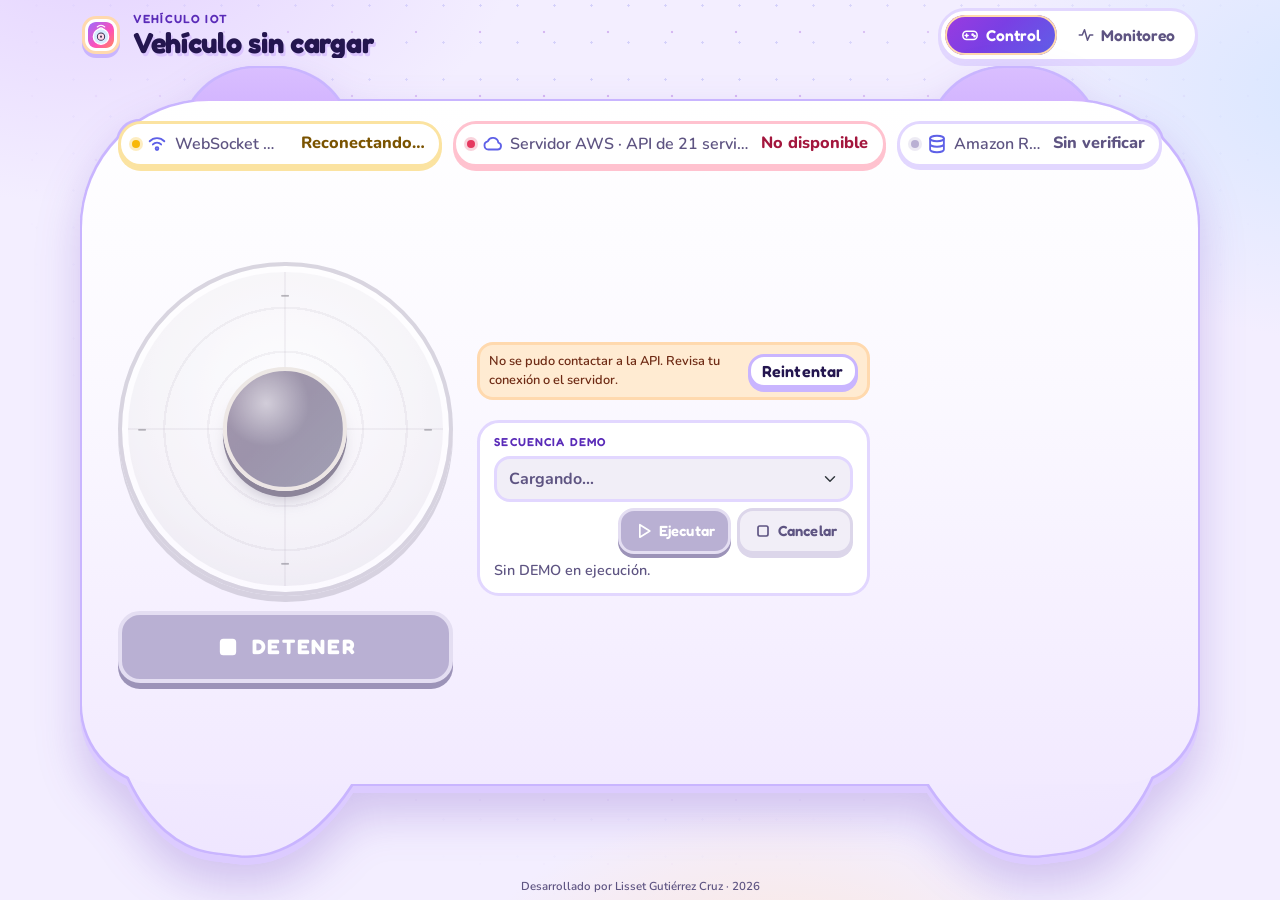
==== index.html @ 87a01e24 "Agrega MONITOREO (4.2), mueve el sitio a la raíz con assets/ y quita la pantalla de la clave" ====
<!DOCTYPE html>
<html lang="es">
<head>
<meta charset="utf-8">
<meta name="viewport" content="width=device-width, initial-scale=1, viewport-fit=cover">
<meta name="theme-color" content="#F3EEFF">
<meta name="description" content="Aplicación web de control para un vehículo IoT: joystick, comandos y DEMO.">
<title>Control de vehículo IoT</title>
<link rel="icon" href="assets/img/favicon.svg" type="image/svg+xml">
<link rel="icon" href="assets/img/favicon-32.png" type="image/png" sizes="32x32">
<link rel="apple-touch-icon" href="assets/img/apple-touch-icon.png">
<link rel="preconnect" href="https://fonts.googleapis.com">
<link rel="preconnect" href="https://fonts.gstatic.com" crossorigin>
<link href="https://fonts.googleapis.com/css2?family=Fredoka:wght@500;600;700&family=Nunito:wght@500;600;700;800&display=swap" rel="stylesheet">
<link href="https://cdn.jsdelivr.net/npm/bootstrap@5.3.3/dist/css/bootstrap.min.css" rel="stylesheet" integrity="sha384-QWTKZyjpPEjISv5WaRU9OFeRpok6YctnYmDr5pNlyT2bRjXh0JMhjY6hW+ALEwIH" crossorigin="anonymous">
<link href="assets/css/estilos.css?v=2026-11-13b" rel="stylesheet">
<script type="module" src="assets/js/main.js"></script>
</head>
<body>
<a class="visually-hidden-focusable salto" href="#contenido">Saltar al contenido</a>

<svg width="0" height="0" class="position-absolute" aria-hidden="true">
  <symbol id="i-check" viewBox="0 0 24 24"><circle cx="12" cy="12" r="9"/><path d="M8 12.5l2.7 2.7L16 10"/></symbol>
  <symbol id="i-alerta" viewBox="0 0 24 24"><path d="M12 3l10 18H2z"/><path d="M12 10v5M12 18v.01"/></symbol>
  <symbol id="i-info" viewBox="0 0 24 24"><circle cx="12" cy="12" r="9"/><path d="M12 11v6M12 7.5v.01"/></symbol>
  <symbol id="i-reloj" viewBox="0 0 24 24"><circle cx="12" cy="12" r="9"/><path d="M12 7v5l3 2"/></symbol>
  <symbol id="i-circulo" viewBox="0 0 24 24"><circle cx="12" cy="12" r="9"/></symbol>
  <symbol id="i-rayo" viewBox="0 0 24 24"><path d="M13 3L5 14h6l-1 7 8-11h-6z"/></symbol>
  <symbol id="i-giro-der" viewBox="0 0 24 24"><path d="M20 12a8 8 0 1 1-2.5-5.8L20 8.5M20 4v4.5h-4.5"/></symbol>
  <symbol id="i-giro-izq" viewBox="0 0 24 24"><path d="M4 12a8 8 0 1 0 2.5-5.8L4 8.5M4 4v4.5h4.5"/></symbol>
  <symbol id="i-giro-360" viewBox="0 0 24 24"><path d="M21 12a9 9 0 1 1-2.6-6.4L21 8M21 3v5h-5"/><circle cx="12" cy="12" r="2"/></symbol>
  <symbol id="i-flecha" viewBox="0 0 24 24"><path d="M12 19V5M5.5 11.5L12 5l6.5 6.5"/></symbol>
  <symbol id="i-excavar" viewBox="0 0 24 24"><path d="M3 4h6l4 6"/><path d="M11 10l-2 5h9l2-5z"/><path d="M13 19h4"/></symbol>
  <symbol id="i-descargar" viewBox="0 0 24 24"><path d="M12 14V4M7.5 8.5L12 4l4.5 4.5"/><path d="M4 13v6h16v-6"/></symbol>
  <symbol id="i-luz" viewBox="0 0 24 24"><path d="M9 18h6M10 21h4M12 3a6 6 0 0 0-3.5 10.9V16h7v-2.1A6 6 0 0 0 12 3z"/></symbol>
  <symbol id="i-musica" viewBox="0 0 24 24"><path d="M9 18V5l11-2v13"/><circle cx="6.5" cy="18" r="2.5"/><circle cx="17.5" cy="16" r="2.5"/></symbol>
  <symbol id="i-demo" viewBox="0 0 24 24"><circle cx="12" cy="12" r="9"/><path d="M10 8.5v7l6-3.5z"/></symbol>
  <symbol id="i-encender" viewBox="0 0 24 24"><path d="M12 3v8M6.3 7.3a8 8 0 1 0 11.4 0"/></symbol>
  <symbol id="i-mando" viewBox="0 0 24 24"><rect x="2.5" y="7" width="19" height="11" rx="5"/><path d="M7.5 10.5v4M5.5 12.5h4"/><circle cx="15.5" cy="11.5" r=".8"/><circle cx="18" cy="13.5" r=".8"/></symbol>
  <symbol id="i-parar" viewBox="0 0 24 24"><rect x="6" y="6" width="12" height="12" rx="2"/></symbol>
  <symbol id="i-jugar" viewBox="0 0 24 24"><path d="M7 4.5v15l12-7.5z"/></symbol>
  <symbol id="i-llave" viewBox="0 0 24 24"><circle cx="8" cy="15" r="4"/><path d="M10.8 12.2L20 3M17 6l3 3M14.5 8.5l2 2"/></symbol>
  <symbol id="i-ws" viewBox="0 0 24 24"><path d="M4 9a11 11 0 0 1 16 0M7.5 12.5a6 6 0 0 1 9 0"/><circle cx="12" cy="17" r="1.5"/></symbol>
  <symbol id="i-nube" viewBox="0 0 24 24"><path d="M7 18a4.5 4.5 0 0 1-.7-8.9 6 6 0 0 1 11.5 1.4A3.8 3.8 0 0 1 17 18z"/></symbol>
  <symbol id="i-bd" viewBox="0 0 24 24"><ellipse cx="12" cy="6" rx="7.5" ry="3"/><path d="M4.5 6v12c0 1.7 3.4 3 7.5 3s7.5-1.3 7.5-3V6M4.5 12c0 1.7 3.4 3 7.5 3s7.5-1.3 7.5-3"/></symbol>
  <symbol id="i-actividad" viewBox="0 0 24 24"><path d="M3 12h4l3-7 4 14 3-7h4"/></symbol>
  <symbol id="i-lista" viewBox="0 0 24 24"><path d="M9 6h11M9 12h11M9 18h11"/><circle cx="4.5" cy="6" r="1"/><circle cx="4.5" cy="12" r="1"/><circle cx="4.5" cy="18" r="1"/></symbol>
  <symbol id="i-recargar" viewBox="0 0 24 24"><path d="M20 11a8 8 0 1 0-2.3 5.7M20 4v7h-7"/></symbol>
</svg>

<header class="encabezado container-xl">
  <img src="assets/img/favicon.svg" width="44" height="44" alt="" class="encabezado-logo">
  <div class="encabezado-texto">
    <p class="encabezado-sub">Vehículo IoT</p>
    <h1 id="vehNombre">Cargando vehículo…</h1>
    <p id="vehDetalle" class="texto-suave mb-0"></p>
  </div>
  <nav class="navegacion" aria-label="Secciones de la aplicación">
    <a class="nav-enlace" href="#control" data-vista="control"><svg class="ico" aria-hidden="true"><use href="#i-mando"/></svg><span>Control</span></a>
    <a class="nav-enlace" href="#monitoreo" data-vista="monitoreo"><svg class="ico" aria-hidden="true"><use href="#i-actividad"/></svg><span>Monitoreo</span></a>
  </nav>
</header>

<main class="container-xl" id="contenido">
  <!-- ===== Vista CONTROL (práctica 4.1) ===== -->
  <section class="remoto vista" id="zonaControl" data-vista="control" aria-labelledby="tituloMando" tabindex="-1">
    <h2 id="tituloMando" class="visually-hidden">Control remoto del vehículo</h2>
    <div class="remoto-cuerpo" id="mando">

      <section class="remoto-estados" aria-labelledby="tituloConexion">
        <h3 id="tituloConexion" class="visually-hidden">Estado de conexión</h3>
        <ul class="estados list-unstyled">
          <li><div class="indicador" data-indicador="ws" data-tono="neutro">
            <svg class="ico ind-tipo" aria-hidden="true"><use href="#i-ws"/></svg>
            <span class="ind-nombre">WebSocket WSS</span>
            <span class="ind-estado"><span class="ind-icono"></span><span class="ind-texto" role="status">Desconectado</span></span>
          </div></li>
          <li><div class="indicador" data-indicador="api" data-tono="neutro">
            <svg class="ico ind-tipo" aria-hidden="true"><use href="#i-nube"/></svg>
            <span class="ind-nombre">Servidor AWS · API de 21 servicios</span>
            <span class="ind-estado"><span class="ind-icono"></span><span class="ind-texto" role="status">Comprobando…</span></span>
          </div></li>
          <li><div class="indicador" data-indicador="rds" data-tono="neutro">
            <svg class="ico ind-tipo" aria-hidden="true"><use href="#i-bd"/></svg>
            <span class="ind-nombre">Amazon RDS</span>
            <span class="ind-estado"><span class="ind-icono"></span><span class="ind-texto" role="status">Sin verificar</span></span>
          </div></li>
        </ul>
        <p class="nota nota-conexion mb-0">Estos estados no confirman que el vehículo físico esté conectado.</p>
      </section>

      <div class="remoto-izq zona-joystick">
        <div class="joystick" id="joystick" role="group" aria-label="Joystick del vehículo. Usa las flechas del teclado y suelta para detener." aria-disabled="true" data-direccion="neutral">
          <span class="dir dir-adelante" id="dir-adelante" data-vacio="true">—</span>
          <span class="dir dir-atras" id="dir-atras" data-vacio="true">—</span>
          <span class="dir dir-izquierda" id="dir-izquierda" data-vacio="true">—</span>
          <span class="dir dir-derecha" id="dir-derecha" data-vacio="true">—</span>
          <span class="joystick-centro" aria-hidden="true"></span>
          <span class="perilla" id="perilla" aria-hidden="true"></span>
        </div>
        <p class="nota text-center mb-0" id="joystickNota"></p>
        <button type="button" class="boton-detener" id="detener" disabled>
          <svg class="ico" aria-hidden="true"><use href="#i-parar"/></svg>DETENER
        </button>
      </div>

      <div class="remoto-centro">
        <div class="alert alerta-carga" id="alertaCarga" role="alert" hidden>
          <span id="alertaCargaTexto"></span>
          <button type="button" class="btn boton-secundario" id="reintentarCarga">Reintentar</button>
        </div>

        <div class="funciones" id="mandoFunciones" role="group" aria-label="Funciones" hidden></div>


        <section class="remoto-demo" aria-labelledby="tituloDemo">
          <h3 id="tituloDemo">Secuencia DEMO</h3>
          <label class="visually-hidden" for="demoSelector">Elige una DEMO del vehículo</label>
          <div class="demo-fila">
            <select class="form-select" id="demoSelector" disabled><option value="">Cargando…</option></select>
            <div class="demo-botones">
              <button type="button" class="btn boton-principal" id="demoIniciar" disabled>
                <svg class="ico" aria-hidden="true"><use href="#i-jugar"/></svg><span class="btn-texto">Ejecutar</span>
              </button>
              <button type="button" class="btn boton-secundario" id="demoCancelar" disabled>
                <svg class="ico" aria-hidden="true"><use href="#i-parar"/></svg><span class="btn-texto">Cancelar</span>
              </button>
            </div>
          </div>
          <p class="texto-suave mt-1 mb-0" id="demoEstado" role="status"></p>
          <div class="progress demo-barra mt-1" id="demoBarra" role="progressbar" aria-label="Avance de la DEMO" aria-valuemin="0" aria-valuemax="100" aria-valuenow="0" hidden><div class="progress-bar"></div></div>
        </section>
      </div>

      <div class="remoto-der grupos" id="mandoGrupos"></div>
    </div>
  </section>

  <!-- ===== Vista MONITOREO (práctica 4.2) ===== -->
  <section class="monitoreo vista" id="vistaMonitoreo" data-vista="monitoreo" aria-labelledby="tituloMonitoreo" tabindex="-1" hidden>
    <h2 id="tituloMonitoreo" class="visually-hidden">Monitoreo en tiempo real</h2>

    <section class="mon-tarjeta mon-estados" aria-labelledby="tituloConexionMon">
      <h3 id="tituloConexionMon" class="visually-hidden">Estado de conexión</h3>
      <ul class="estados list-unstyled">
          <li><div class="indicador" data-indicador="ws" data-tono="neutro">
            <svg class="ico ind-tipo" aria-hidden="true"><use href="#i-ws"/></svg>
            <span class="ind-nombre">WebSocket WSS</span>
            <span class="ind-estado"><span class="ind-icono"></span><span class="ind-texto">Desconectado</span></span>
          </div></li>
          <li><div class="indicador" data-indicador="api" data-tono="neutro">
            <svg class="ico ind-tipo" aria-hidden="true"><use href="#i-nube"/></svg>
            <span class="ind-nombre">Servidor AWS · API de 21 servicios</span>
            <span class="ind-estado"><span class="ind-icono"></span><span class="ind-texto">Comprobando…</span></span>
          </div></li>
          <li><div class="indicador" data-indicador="rds" data-tono="neutro">
            <svg class="ico ind-tipo" aria-hidden="true"><use href="#i-bd"/></svg>
            <span class="ind-nombre">Amazon RDS</span>
            <span class="ind-estado"><span class="ind-icono"></span><span class="ind-texto">Sin verificar</span></span>
          </div></li>
      </ul>
      <p class="nota mb-0">«En línea» es la sesión WSS de este navegador: no confirma que el vehículo físico esté conectado.</p>
    </section>

    <section class="mon-tarjeta mon-ultimo" id="ultimo" aria-labelledby="tituloUltimo" data-fase="cargando">
      <header class="mon-cabecera">
        <h3 id="tituloUltimo" class="mon-titulo"><svg class="ico" aria-hidden="true"><use href="#i-actividad"/></svg>Último movimiento reportado</h3>
        <span class="chip" id="ultimoFuente">Cargando…</span>
      </header>
      <div class="ultimo-cuerpo">
        <div class="ultimo-icono" id="ultimoIcono" aria-hidden="true"></div>
        <div class="ultimo-principal">
          <p class="ultimo-nombre" id="ultimoNombre" aria-live="polite">Cargando…</p>
          <p class="ultimo-demo" id="ultimoDemo" hidden></p>
        </div>
      </div>
      <dl class="ultimo-datos">
        <div><dt>Vehículo</dt><dd id="ultimoVehiculo">—</dd></div>
        <div><dt>Fecha</dt><dd id="ultimoFecha">—</dd></div>
        <div><dt>Hora</dt><dd id="ultimoHora">—</dd></div>
        <div><dt>Código</dt><dd id="ultimoCodigo">—</dd></div>
      </dl>
      <p class="nota mb-0" id="ultimoNota">Último movimiento reportado por la API o por WebSocket. No confirma que el vehículo lo haya ejecutado físicamente.</p>
    </section>

    <section class="mon-tarjeta mon-historial" aria-labelledby="tituloHistorial">
      <header class="mon-cabecera">
        <h3 id="tituloHistorial" class="mon-titulo"><svg class="ico" aria-hidden="true"><use href="#i-lista"/></svg>Últimos 10 movimientos</h3>
        <button type="button" class="btn boton-secundario btn-recargar" id="historialRecargar">
          <svg class="ico" aria-hidden="true"><use href="#i-recargar"/></svg><span>Actualizar</span>
        </button>
      </header>
      <p class="mon-estado-tabla" id="historialEstado" role="status">Cargando movimientos…</p>
      <div class="tabla-caja">
        <table class="tabla-mov">
          <caption class="visually-hidden">Últimos diez movimientos individuales guardados en Amazon RDS, del más reciente al más antiguo</caption>
          <thead>
            <tr><th scope="col" class="col-num">#</th><th scope="col">Movimiento</th><th scope="col">Fecha</th><th scope="col">Hora</th><th scope="col" class="col-origen">Origen</th></tr>
          </thead>
          <tbody id="historialCuerpo"></tbody>
        </table>
      </div>
      <p class="nota mb-0">Solo movimientos individuales persistidos en RDS y leídos con la API. Los pasos de una DEMO no se guardan en el historial.</p>
    </section>
  </section>
</main>

<footer class="pie container-xl"><p class="mb-0" id="creditos"></p></footer>
<div id="avisos" class="avisos" aria-live="polite"></div>
<noscript><p class="alert alerta-carga m-3">Esta aplicación necesita JavaScript para funcionar.</p></noscript>
</body>
</html>
---- assets/css/estilos.css ----
/* Identidad visual: control de carrito RC en claro. Inspirada en el estilo Bonx (botones morados
   con aro crema, piezas planas de borde grueso y sombras duras) sobre fondos lavanda claros.
   Tipografía redondeada tipo juguete: Fredoka (títulos y botones) + Nunito (texto). Mobile First. */
:root {
  /* Superficies claras */
  --fondo: #F3EEFF; --fondo-2: #E9E1FF; --blanco: #FFFFFF; --panel: #FBF9FF;
  --linea: #E2D7FF; --linea-fuerte: #C9B5FF;
  /* Tinta */
  --tinta: #24164F; --suave: #5E5482;
  /* Acentos Bonx */
  --morado: #8B2FD0; --indigo: #5E60E7; --violeta: #B154F0; --crema: #FFD9AE; --crema-2: #FFEBD2;
  --cian: #2EC5E8; --naranja: #FF8A3D; --amarillo: #F8B808;
  --grad: linear-gradient(135deg, #9B3BE0 0%, #7A3FE4 45%, #5E60E7 100%);
  --grad-suave: linear-gradient(180deg, #FFFFFF 0%, #F1EAFF 100%);
  /* Estados */
  --ok: #10B981; --ok-texto: #05694A; --espera-texto: #7A5300; --mal-texto: #A3163D;
  --rojo: #E5385F; --rojo-oscuro: #A81E43; --morado-texto: #5A2BB8;
  /* Forma */
  --rad: 26px; --rad-s: 16px;
  --duro: 0 5px 0 var(--linea-fuerte);
  --brillo: 0 0 0 4px rgba(139, 47, 208, .18);
  --bs-body-font-family: Nunito, system-ui, sans-serif;
  --titulo: Fredoka, Nunito, system-ui, sans-serif;
  --bs-body-color: var(--tinta);
}

html { -webkit-text-size-adjust: 100%; }
body {
  min-height: 100vh; min-height: 100dvh;
  display: flex; flex-direction: column;
  font: 600 1rem/1.45 Nunito, system-ui, sans-serif;
  color: var(--tinta);
  touch-action: manipulation;
  overscroll-behavior-y: none;
  padding-left: env(safe-area-inset-left); padding-right: env(safe-area-inset-right);
  background:
    radial-gradient(42rem 28rem at 8% -8%, #E4D2FF, transparent 62%),
    radial-gradient(38rem 26rem at 105% 10%, #D8E6FF, transparent 60%),
    radial-gradient(34rem 24rem at 60% 115%, #FFE6D2, transparent 60%),
    var(--fondo);
  background-attachment: fixed;
}
/* Polvo de estrellas sutil, como el cielo de Bonx pero en claro. */
body::before {
  content: ""; position: fixed; inset: 0; pointer-events: none; z-index: -1;
  background-image:
    radial-gradient(circle, rgba(139, 47, 208, .28) 1.2px, transparent 1.6px),
    radial-gradient(circle, rgba(94, 96, 231, .2) 1px, transparent 1.4px);
  background-size: 64px 64px, 37px 37px;
  background-position: 0 0, 18px 24px;
  -webkit-mask-image: radial-gradient(ellipse at 50% 0%, #000 15%, transparent 72%);
  mask-image: radial-gradient(ellipse at 50% 0%, #000 15%, transparent 72%);
}
main { flex: 1 0 auto; }
h1, h2, h3 { font-family: var(--titulo); }
h2 { font-size: 1.05rem; font-weight: 600; margin-bottom: .75rem; }
:focus-visible { outline: 3px solid var(--morado); outline-offset: 2px; }
[hidden] { display: none !important; }

.ico { width: 20px; height: 20px; flex: none; fill: none; stroke: currentColor; stroke-width: 2; stroke-linecap: round; stroke-linejoin: round; }
.texto-suave { color: var(--suave); font-size: .92rem; }
.nota { color: var(--suave); font-size: .8rem; }
.salto { position: absolute; z-index: 60; background: var(--blanco); padding: .5rem 1rem; border-radius: 0 0 var(--rad-s) 0; }

/* Etiqueta pequeña en mayúsculas, la voz "HUD" de toda la interfaz. */
.encabezado-sub, .grupo-titulo, .remoto-demo h3 {
  font: 600 .74rem/1.2 var(--titulo); letter-spacing: .1em; text-transform: uppercase; color: var(--morado-texto);
}

/* ---- Encabezado ---- */
.encabezado { display: flex; align-items: center; gap: .8rem; padding-top: max(.9rem, env(safe-area-inset-top)); padding-bottom: .75rem; }
.encabezado-logo {
  flex: none; border-radius: 14px; background: var(--blanco); padding: 3px;
  border: 3px solid var(--crema); box-shadow: 0 4px 0 var(--linea-fuerte);
}
.encabezado-texto { min-width: 0; }
.encabezado-sub { margin: 0; }
.encabezado h1 {
  margin: .1rem 0 0; font: 700 clamp(1.4rem, 6.4vw, 2.1rem)/1.05 var(--titulo);
  letter-spacing: -.01em; color: var(--tinta); text-shadow: 2px 3px 0 #DCC6FF;
  overflow-wrap: anywhere;
}

/* ---- Indicadores ---- */
.indicador {
  display: flex; align-items: center; gap: .55rem; padding: .5rem .8rem .5rem .7rem;
  border-radius: var(--rad-s); background: var(--blanco);
  border: 3px solid var(--linea); box-shadow: 0 4px 0 var(--linea);
  position: relative;
}
.ind-tipo { width: 18px; height: 18px; color: var(--indigo); }
.ind-nombre { font-size: .86rem; line-height: 1.2; color: var(--tinta); font-weight: 700; flex: 1; min-width: 0; }
.ind-estado { display: flex; align-items: center; gap: .25rem; font-size: .84rem; font-weight: 800; line-height: 1.1; white-space: nowrap; flex: none; }
.indicador[data-tono="espera"]::after { animation: latido 1.2s ease-in-out infinite; }
@keyframes latido { 50% { transform: scale(1.35); opacity: .55; } }
.ind-estado .ico { width: 14px; height: 14px; }
/* LED de estado */
.indicador::after {
  content: ""; order: -1; flex: none; width: 9px; height: 9px; border-radius: 50%;
  background: #B9B0D3; box-shadow: 0 0 0 3px rgba(185, 176, 211, .25);
}
.indicador[data-tono="bien"] { border-color: #B6EED8; box-shadow: 0 4px 0 #B6EED8; }
.indicador[data-tono="bien"]::after { background: var(--ok); box-shadow: 0 0 0 3px rgba(16, 185, 129, .22), 0 0 10px var(--ok); }
.indicador[data-tono="bien"] .ind-estado { color: var(--ok-texto); }
.indicador[data-tono="espera"] { border-color: #FBE3A1; box-shadow: 0 4px 0 #FBE3A1; }
.indicador[data-tono="espera"]::after { background: var(--amarillo); box-shadow: 0 0 0 3px rgba(248, 184, 8, .25); }
.indicador[data-tono="espera"] .ind-estado { color: var(--espera-texto); }
.indicador[data-tono="mal"] { border-color: #FFC2CF; box-shadow: 0 4px 0 #FFC2CF; }
.indicador[data-tono="mal"]::after { background: var(--rojo); box-shadow: 0 0 0 3px rgba(229, 56, 95, .22); }
.indicador[data-tono="mal"] .ind-estado { color: var(--mal-texto); }
.indicador[data-tono="neutro"] .ind-estado { color: var(--suave); }

.alerta-carga { background: var(--crema-2); border: 3px solid var(--crema); color: #6E2A14; border-radius: var(--rad-s); }

/* ---- Joystick: base con anillos tipo radar y perilla morada con aro crema ---- */
.zona-joystick { display: flex; flex-direction: column; align-items: center; width: 100%; max-width: 320px; }
.joystick {
  --tam: clamp(196px, 60vw, 260px);
  position: relative; width: var(--tam); height: var(--tam); border-radius: 50%; flex: none;
  touch-action: none; user-select: none; -webkit-user-select: none; cursor: grab;
  background:
    radial-gradient(circle, transparent 0 33%, rgba(139, 47, 208, .1) 33% 34%, transparent 34% 52%, rgba(139, 47, 208, .1) 52% 53%, transparent 53%),
    linear-gradient(transparent calc(50% - 1px), rgba(139, 47, 208, .1) calc(50% - 1px) calc(50% + 1px), transparent calc(50% + 1px)),
    linear-gradient(90deg, transparent calc(50% - 1px), rgba(139, 47, 208, .1) calc(50% - 1px) calc(50% + 1px), transparent calc(50% + 1px)),
    radial-gradient(circle at 50% 40%, #FFFFFF 0%, #F4EEFF 60%, #E6DAFF 100%);
  border: 4px solid var(--linea-fuerte);
  box-shadow: 0 6px 0 var(--linea-fuerte), inset 0 0 0 6px #fff;
  transition: border-color .18s, box-shadow .18s, filter .2s;
}
.joystick.activo { cursor: grabbing; border-color: var(--violeta); box-shadow: 0 6px 0 #C79BF5, inset 0 0 0 6px #fff, 0 0 0 6px rgba(177, 84, 240, .16); }
.joystick[aria-disabled="true"] { filter: grayscale(.8); opacity: .6; cursor: not-allowed; }
.joystick-centro { position: absolute; left: 50%; top: 50%; width: 30%; height: 30%; transform: translate(-50%, -50%); border-radius: 50%; border: 2px dashed rgba(90, 43, 184, .35); pointer-events: none; }
.perilla {
  position: absolute; left: 50%; top: 50%; width: 38%; height: 38%; border-radius: 50%; pointer-events: none;
  background: radial-gradient(circle at 34% 28%, rgba(255, 255, 255, .55), transparent 38%), var(--grad);
  border: 4px solid var(--crema);
  box-shadow: 0 6px 0 #5A2BB8, 0 14px 18px -8px rgba(90, 43, 184, .6);
  transition: transform .14s cubic-bezier(.2, .9, .3, 1.2);
}
.joystick.activo .perilla { transition: none; }
.dir {
  position: absolute; font: 600 .66rem var(--titulo); letter-spacing: .04em; color: var(--morado-texto);
  max-width: 34%; text-align: center; line-height: 1.05; overflow: hidden; pointer-events: none; overflow-wrap: anywhere;
  transition: color .12s, transform .12s;
}
.dir[data-vacio="true"] { color: var(--suave); font-weight: 600; opacity: .7; }
.dir-adelante { top: 7%; left: 50%; transform: translateX(-50%); }
.dir-atras { bottom: 7%; left: 50%; transform: translateX(-50%); }
.dir-izquierda { left: 5%; top: 50%; transform: translateY(-50%); }
.dir-derecha { right: 5%; top: 50%; transform: translateY(-50%); }
.joystick[data-direccion="adelante"] .dir-adelante,
.joystick[data-direccion="atras"] .dir-atras,
.joystick[data-direccion="izquierda"] .dir-izquierda,
.joystick[data-direccion="derecha"] .dir-derecha { color: var(--morado); text-shadow: 0 0 10px rgba(177, 84, 240, .5); }

/* ---- DETENER: botón de pánico, rojo con aro crema y sombra dura ---- */
.boton-detener {
  width: 100%; min-height: 64px; display: flex; align-items: center; justify-content: center; gap: .6rem;
  font: 700 1.3rem var(--titulo); letter-spacing: .08em; color: #fff;
  border: 4px solid var(--crema); border-radius: 18px;
  background: linear-gradient(180deg, #FF5A7E, var(--rojo));
  box-shadow: 0 6px 0 var(--rojo-oscuro); transition: transform .08s, box-shadow .08s;
}
.boton-detener:active:not(:disabled) { transform: translateY(5px); box-shadow: 0 1px 0 var(--rojo-oscuro); }
.boton-detener:disabled { background: #B9B0D3; border-color: #E4DEF2; box-shadow: 0 6px 0 #9C93B8; cursor: not-allowed; }
.boton-detener .ico { width: 26px; height: 26px; fill: currentColor; }

/* ---- Mando: grupos y funciones ---- */
h2 .ico { color: var(--morado); margin-right: .4rem; vertical-align: -4px; }
/* Base común: cada tipo define su color y los estados lo reemplazan. */
.m-btn {
  --fondo: var(--blanco); --borde: var(--linea-fuerte); --sombra-b: var(--linea-fuerte); --texto-estado: var(--suave);
  color: var(--tinta); padding: 0; border: 0; background: none; min-width: 0;
  transition: transform .08s;
}
.m-forma {
  display: grid; place-items: center; background: var(--fondo);
  border: 3px solid var(--borde); box-shadow: 0 5px 0 var(--sombra-b);
  transition: box-shadow .08s, background .15s, border-color .15s;
}
.m-btn .ico { width: 24px; height: 24px; color: var(--morado); }
@media (hover: hover) { .m-btn:hover:not(:disabled) .m-forma { border-color: var(--violeta); } }
.m-btn:active:not(:disabled) { transform: translateY(4px); }
.m-btn:active:not(:disabled) .m-forma { box-shadow: 0 1px 0 var(--sombra-b); }
.m-btn:disabled { cursor: not-allowed; --fondo: #F1EEF7; --borde: #DCD6EA; --sombra-b: #DCD6EA; color: var(--suave); }
.m-btn:disabled .ico { color: #A59DC0; }
/* Cada grupo con su color, como las teclas de un control RC: Torreta lila, Brazo cian.
   :where() mantiene la especificidad baja para que los estados y :disabled los reemplacen. */
:where(.grupo[data-grupo="torreta"]) .m-btn { --fondo: #F5EEFF; --borde: #CDAEFF; --sombra-b: #A983EE; }
:where(.grupo[data-grupo="torreta"]) .m-btn .ico { color: #7A3FE4; }
:where(.grupo[data-grupo="brazo"]) .m-btn { --fondo: #E9F8FD; --borde: #9EDDF0; --sombra-b: #5BB8D6; }
:where(.grupo[data-grupo="brazo"]) .m-btn .ico { color: #0C7EA3; }
:where(.grupo[data-grupo="giros"]) .m-btn { --fondo: #FFF1F7; --borde: #FFBFD9; --sombra-b: #EA8DB5; }
:where(.grupo[data-grupo="giros"]) .m-btn .ico { color: #C23B7A; }
.grupo[data-grupo="brazo"] .grupo-titulo { color: #0C6E8F; }
.grupo[data-grupo="giros"] .grupo-titulo { color: #A8326A; }
.m-btn[data-estado="enviando"] { --fondo: #FFF6DA; --borde: var(--amarillo); --sombra-b: #E3A600; --texto-estado: var(--espera-texto); }
.m-btn[data-estado="aceptado"] { --fondo: #F1E6FF; --borde: var(--violeta); --sombra-b: #8B2FD0; --texto-estado: var(--morado-texto); }
.m-btn[data-estado="recibido"] { --fondo: #E3FAF0; --borde: var(--ok); --sombra-b: #0B9468; --texto-estado: var(--ok-texto); }
.m-btn[data-estado="error"] { --fondo: #FFEAEE; --borde: var(--rojo); --sombra-b: var(--rojo-oscuro); --texto-estado: var(--mal-texto); }
.m-estado { position: absolute; width: 1px; height: 1px; overflow: hidden; clip: rect(0 0 0 0); white-space: nowrap; }
.m-btn[data-estado="error"] .m-forma::after { content: "!"; position: absolute; top: -7px; right: -7px; width: 18px; height: 18px; border-radius: 50%; background: var(--rojo); border: 2px solid #fff; color: #fff; font: 700 .7rem/14px var(--titulo); }

.grupos { display: grid; grid-template-columns: repeat(auto-fit, minmax(132px, 1fr)); gap: .7rem 1rem; width: 100%; min-width: 0; }
.grupo-titulo { margin: 0 0 .35rem; }
.grupo-botones { display: grid; grid-template-columns: repeat(2, minmax(0, 1fr)); gap: .5rem; }
.par-btn { display: grid; }
.par-btn .m-forma { position: relative; min-height: 56px; border-radius: 16px; gap: 2px; padding: .35rem .2rem; align-content: center; }
.par-btn .ico { width: 22px; height: 22px; }
.par-btn .m-texto, .fun-btn .m-texto { display: block; font: 600 .8rem/1.1 var(--titulo); letter-spacing: .01em; overflow-wrap: normal; text-align: center; }

.funciones { display: flex; flex-wrap: wrap; justify-content: center; gap: .6rem 1.1rem; padding-top: .9rem; border-top: 3px dotted var(--linea); }
.fun-btn { --fondo: var(--crema-2); --borde: var(--crema); --sombra-b: #F0B77A; display: flex; flex-direction: column; align-items: center; gap: .35rem; min-width: 58px; }
.fun-btn .ico { color: #C2561A; }
.fun-btn .m-forma { position: relative; width: 52px; height: 52px; border-radius: 50%; }

/* ---- DEMO ---- */
.demo-fila { display: grid; gap: .55rem; }
#demoEstado { margin-top: .6rem !important; }
.demo-botones { display: grid; grid-template-columns: 1fr 1fr; gap: .5rem; }

/* Botones de acción: píldora morada con aro crema (firma Bonx) y secundario blanco. */
.btn {
  min-height: 46px; display: inline-flex; align-items: center; justify-content: center; gap: .4rem;
  font: 600 1rem var(--titulo); letter-spacing: .01em; border-radius: var(--rad-s);
  transition: transform .08s, box-shadow .08s, filter .15s;
}
.btn:active:not(:disabled) { transform: translateY(3px); }
.boton-principal { background: var(--grad); color: #fff; border: 3px solid var(--crema); box-shadow: 0 4px 0 #4B2A9E; }
.boton-principal:hover, .boton-principal:focus { color: #fff; filter: brightness(1.08); }
.boton-principal:active:not(:disabled) { box-shadow: 0 1px 0 #4B2A9E; }
.boton-principal:disabled { background: #B9B0D3; border-color: #E4DEF2; box-shadow: 0 4px 0 #9C93B8; color: #fff; opacity: 1; }
.boton-secundario { background: var(--blanco); color: var(--tinta); border: 3px solid var(--linea-fuerte); box-shadow: 0 4px 0 var(--linea-fuerte); }
.boton-secundario:hover { background: #fff; color: var(--morado-texto); border-color: var(--violeta); }
.boton-secundario:active:not(:disabled) { box-shadow: 0 1px 0 var(--linea-fuerte); }
.boton-secundario:disabled { color: var(--suave); background: #F1EEF7; border-color: #DCD6EA; box-shadow: 0 4px 0 #DCD6EA; opacity: 1; }

/* ---- Formularios ---- */
.form-select, .form-control {
  min-height: 46px; font: 700 1rem Nunito, sans-serif; border-radius: var(--rad-s);
  border: 3px solid var(--linea); background-color: var(--blanco); color: var(--tinta);
}
.form-select:focus, .form-control:focus { border-color: var(--violeta); box-shadow: var(--brillo); }
.form-select:disabled { background-color: #F1EEF7; color: var(--suave); }
.form-label { font-weight: 700; font-size: .9rem; }
summary { display: flex; align-items: center; gap: .5rem; min-height: 44px; font: 600 1.02rem var(--titulo); cursor: pointer; list-style-position: inside; }
.demo-barra { height: 10px; border-radius: 99px; background: var(--fondo-2); border: 2px solid var(--linea); }
.demo-barra .progress-bar { background: var(--grad); transition: width .3s; }

/* ---- Pie y avisos ---- */
.pie { padding-top: 1.25rem; padding-bottom: max(1rem, env(safe-area-inset-bottom)); text-align: center; font-size: .8rem; font-weight: 600; color: var(--suave); }
.avisos { position: fixed; z-index: 50; left: 50%; top: calc(.5rem + env(safe-area-inset-top)); transform: translateX(-50%); width: min(420px, calc(100vw - 2rem)); display: grid; gap: .5rem; pointer-events: none; }
.aviso {
  pointer-events: auto; display: flex; gap: .5rem; align-items: flex-start; padding: .7rem .8rem; border-radius: var(--rad-s);
  background: #fff; border: 3px solid var(--linea); border-left-width: 8px; border-left-color: var(--violeta);
  box-shadow: 0 5px 0 var(--linea), 0 18px 30px -16px rgba(36, 22, 79, .45); font-size: .9rem; font-weight: 600;
  animation: entrar .22s cubic-bezier(.2, .9, .3, 1) both;
}
.aviso span { flex: 1; }
.aviso-exito { border-left-color: var(--ok); }
.aviso-exito .ico { color: var(--ok-texto); }
.aviso-error { border-left-color: var(--rojo); }
.aviso-error .ico { color: var(--mal-texto); }
.aviso-cerrar { width: 28px; height: 28px; border: 0; background: none; color: var(--suave); font-size: 1.25rem; line-height: 1; }
@keyframes entrar { from { opacity: 0; transform: translateY(-8px) scale(.98); } to { opacity: 1; transform: none; } }

/* ---- Tableta y escritorio ---- */
@media (min-width: 576px) {
  .dir { font-size: .68rem; }
}
@media (min-width: 768px) {
  .joystick { --tam: clamp(220px, 26vw, 280px); }
}

/* ---- Control remoto: base (teléfono vertical) ----
   Un solo "cuerpo" de control. En vertical las piezas se apilan con `order`;
   en horizontal se acomodan como un mando de carrito (ver más abajo). */
.remoto { position: relative; }
.remoto-cuerpo {
  position: relative; display: flex; flex-direction: column; gap: .95rem;
  padding: 1.1rem .9rem 1.3rem; border-radius: 34px;
  background: var(--grad-suave);
  border: 4px solid var(--linea-fuerte);
  box-shadow: 0 8px 0 var(--linea-fuerte), 0 30px 50px -30px rgba(90, 43, 184, .55);
}
.remoto-centro { display: contents; }
#alertaCarga { order: 0; }
.remoto-estados { order: 1; }
.remoto-izq { order: 3; }
.remoto-der { order: 4; }
.funciones { order: 5; }
.remoto-demo { order: 6; }

.estados { display: grid; gap: .5rem; margin: 0 0 .4rem; }
.nota-conexion { padding-inline: .2rem; }
.zona-joystick { gap: .7rem; align-self: center; }
.alerta-carga { display: flex; flex-wrap: wrap; align-items: center; gap: .5rem; margin: 0; padding: .6rem .75rem; font-size: .9rem; font-weight: 600; }
.alerta-carga span { flex: 1 1 12rem; }

/* Paneles internos tipo "pantalla" del control. */
.remoto-demo { border-radius: 22px; background: var(--blanco); border: 3px solid var(--linea); }
.remoto-demo { padding: .8rem .85rem; }
.remoto-demo h3 { margin: 0 0 .5rem; }
.btn-texto { white-space: nowrap; }

/* ---- Teléfono vertical ---- */
@media (orientation: portrait) and (max-width: 575.98px) {
  .encabezado { padding-bottom: .55rem; }
  .encabezado-logo { width: 42px; height: 42px; }
  .remoto-cuerpo { margin-inline: -.25rem; }
  .joystick { --tam: clamp(196px, 64vw, 270px); }
  .boton-detener { min-height: 58px; }
}

/* ---- Horizontal (teléfono acostado y computadora): mando a pantalla completa ----
   Izquierda: joystick y DETENER. Arriba al centro: estados de AWS, WebSocket y RDS.
   Centro: funciones y DEMO. Derecha: Torreta arriba y Brazo abajo.
   Los tamaños usan unidades del contenedor (cqh/cqw) para crecer con la pantalla. */
@media (orientation: landscape) {
  html[data-vista="control"], html[data-vista="control"] body { height: 100%; overflow: hidden; }
  html[data-vista="control"] body { height: 100vh; height: 100dvh; min-height: 0; overscroll-behavior: none; }
  .encabezado { flex: none; padding-top: max(.5rem, env(safe-area-inset-top)); padding-bottom: .45rem; }
  .encabezado-logo { width: 38px; height: 38px; }
  .encabezado h1 { font-size: clamp(1.2rem, 2.6vw, 1.8rem); white-space: nowrap; overflow: hidden; text-overflow: ellipsis; padding-right: 4px; }
  .encabezado .texto-suave { display: none; }
  html[data-vista="control"] main { flex: 1 1 auto; min-height: 0; display: flex; padding-bottom: .9rem; }
  .pie { flex: none; padding-top: 0; padding-bottom: max(.35rem, env(safe-area-inset-bottom)); font-size: .72rem; }

  /* Silueta de gamepad: cuerpo + dos asas abajo + dos gatillos arriba. Las piezas tienen el
     mismo relleno; el contorno grueso y la sombra dura salen de drop-shadow sobre el conjunto,
     así se ven como una sola pieza plana al estilo Bonx. */
  .remoto {
    --relleno: #FBF9FF; --gatillo: #C9A6FF; --contorno: #C9B5FF;
    --arriba: 4cqh; --abajo: 10cqh; --alto-cuerpo: calc(100cqh - var(--arriba) - var(--abajo));
    flex: 1 1 auto; min-width: 0; container-type: size; isolation: isolate;
    filter:
      drop-shadow(2px 0 0 var(--contorno)) drop-shadow(-2px 0 0 var(--contorno))
      drop-shadow(0 2px 0 var(--contorno)) drop-shadow(0 -2px 0 var(--contorno))
      drop-shadow(0 7px 0 #DCCBFF) drop-shadow(0 22px 22px rgba(90, 43, 184, .22));
  }
  .remoto::before, .remoto::after {
    content: ""; position: absolute; z-index: -1; bottom: 1cqh;
    width: 27cqw; height: 50cqh; background: linear-gradient(180deg, var(--relleno), #EFE6FF);
    border-radius: 50% 50% 46% 46% / 38% 38% 62% 62%;
  }
  .remoto::before { left: 1.5cqw; transform: rotate(7deg); }
  .remoto::after { right: 1.5cqw; transform: rotate(-7deg); }
  .remoto-cuerpo::before, .remoto-cuerpo::after {
    content: ""; position: absolute; z-index: -1; top: calc(-1 * var(--arriba) - 1px);
    width: 15cqw; height: 12cqh; background: linear-gradient(180deg, #D9BEFF, var(--gatillo));
    border-radius: 45% 45% 12px 12px / 75% 75% 12px 12px;
  }
  .remoto-cuerpo::before { left: 9cqw; }
  .remoto-cuerpo::after { right: 9cqw; }
  .remoto-cuerpo {
    --pad-y: clamp(.45rem, 2.6cqh, 1.4rem);
    --alto-estados: clamp(26px, 8cqh, 44px);
    --alto-detener: clamp(42px, 11cqh, 72px);
    --hueco: clamp(.35rem, 2cqh, .9rem);
    position: absolute; inset: var(--arriba) 0 var(--abajo) 0; height: auto;
    background: linear-gradient(180deg, #FFFFFF 0%, var(--relleno) 40%, #F2EAFF 100%);
    border: 0; box-shadow: none;
    display: grid;
    grid-template-columns: auto minmax(0, 1fr) clamp(140px, 24cqw, 360px);
    grid-template-rows: auto minmax(0, 1fr);
    grid-template-areas: "estados estados estados" "izq centro der";
    gap: var(--hueco) clamp(.6rem, 2cqw, 2rem);
    padding: var(--pad-y) clamp(.8rem, 3.2cqw, 3rem);
    border-radius: clamp(30px, 16cqh, 140px) clamp(30px, 16cqh, 140px) clamp(24px, 10cqh, 90px) clamp(24px, 10cqh, 90px);
    margin: 0;
  }
  .remoto-izq { grid-area: izq; align-self: center; min-height: 0; }
  .remoto-estados { grid-area: estados; min-width: 0; justify-self: center; max-width: 100%; }
  .remoto-der { grid-area: der; align-self: center; }
  .remoto-centro {
    grid-area: centro; min-width: 0; min-height: 0;
    display: flex; flex-direction: column; justify-content: flex-start; justify-content: safe center; gap: clamp(.4rem, 3cqh, 1.3rem);
    overflow-x: hidden; overflow-y: auto; overscroll-behavior: contain; padding: 2px 2px 8px;
  }
  .remoto-centro > * { flex: none; }
  .remoto-centro, .grupos { scrollbar-width: thin; scrollbar-color: var(--linea-fuerte) transparent; }
  .remoto-centro::-webkit-scrollbar, .grupos::-webkit-scrollbar { width: 6px; height: 0; }
  .remoto-centro::-webkit-scrollbar-thumb, .grupos::-webkit-scrollbar-thumb { background: var(--linea-fuerte); border-radius: 99px; }

  /* Joystick: alto del control menos márgenes y DETENER, sin pasar de un tercio del ancho. */
  .zona-joystick { max-width: none; width: auto; gap: var(--hueco); }
  .joystick { --tam: max(110px, min(calc(var(--alto-cuerpo) - 2 * var(--pad-y) - var(--alto-estados) - 2 * var(--hueco) - var(--alto-detener) - 16px), 30cqw, 420px)); }
  #joystickNota { display: none; }
  .dir { font-size: clamp(.5rem, 2.1cqh, .78rem); white-space: nowrap; max-width: 30%; text-overflow: ellipsis; }
  .boton-detener { min-height: var(--alto-detener); font-size: clamp(.85rem, 3.2cqh, 1.3rem); border-radius: clamp(14px, 4cqh, 22px); box-shadow: 0 5px 0 var(--rojo-oscuro); }
  .boton-detener .ico { width: clamp(18px, 5cqh, 28px); height: clamp(18px, 5cqh, 28px); }

  /* Estados: tira de "LEDs" arriba al centro. */
  .estados { display: flex; justify-content: center; gap: clamp(.25rem, 1cqw, .7rem); margin: 0; }
  .estados > li { flex: 0 1 auto; min-width: 0; }
  .nota-conexion { display: none; }
  .indicador {
    min-width: 0; flex-direction: row; align-items: center; gap: .4rem; border-radius: 99px;
    padding: clamp(.25rem, 1.1cqh, .55rem) clamp(.6rem, 1.3cqw, 1.1rem) clamp(.25rem, 1.1cqh, .55rem) clamp(.5rem, 1cqw, .8rem);
    box-shadow: 0 3px 0 var(--linea);
  }
  /* El LED pasa a ir antes del icono, dentro de la píldora. */
  .indicador::after { width: 8px; height: 8px; }
  .ind-tipo { width: clamp(15px, 3cqh, 22px); height: clamp(15px, 3cqh, 22px); }
  .ind-nombre { font-weight: 600; color: var(--suave); font-size: clamp(.64rem, 2.2cqh, 1rem); white-space: nowrap; overflow: hidden; text-overflow: ellipsis; min-width: 0; }
  .ind-estado { font-size: clamp(.68rem, 2.3cqh, 1.02rem); white-space: nowrap; flex: none; margin-left: auto; }
  /* En la píldora el LED ya da el color: el icono de estado sobraría junto al texto. */
  .ind-estado .ico { display: none; }

  /* Derecha: un grupo por fila (Torreta arriba, Brazo abajo), dos botones lado a lado. */
  .grupos {
    grid-template-columns: minmax(0, 1fr); gap: clamp(.35rem, 3cqh, 1.2rem);
    align-content: start; align-content: safe center; max-height: 100%; overflow-y: auto; overscroll-behavior: contain;
    padding-bottom: 6px;
  }
  .grupo-titulo { margin-bottom: clamp(.15rem, 1cqh, .4rem); font-size: clamp(.56rem, 2cqh, .76rem); }
  .grupo-botones { gap: clamp(.3rem, 1.6cqh, .75rem); }
  .par-btn .m-forma { min-height: clamp(42px, 15cqh, 100px); border-radius: clamp(12px, 4cqh, 22px); padding: .2rem; }
  .par-btn .ico { width: clamp(18px, 5.5cqh, 32px); height: clamp(18px, 5.5cqh, 32px); }
  .par-btn .m-texto, .fun-btn .m-texto { font-size: clamp(.56rem, 2.2cqh, .86rem); }

  /* Centro: funciones redondas en una fila. */
  .funciones { border-top: 0; padding-top: 0; flex-wrap: nowrap; justify-content: safe center; gap: clamp(.35rem, 2cqw, 2rem); }
  .fun-btn { min-width: 0; gap: .25rem; }
  .fun-btn .m-texto { white-space: nowrap; }
  .fun-btn .m-forma { width: clamp(38px, 14cqh, 80px); height: clamp(38px, 14cqh, 80px); }
  .fun-btn .ico { width: clamp(20px, 5.5cqh, 34px); height: clamp(20px, 5.5cqh, 34px); }

  /* DEMO compacta: selector y dos botones en una fila. */
  .remoto-demo { padding: clamp(.4rem, 2cqh, .8rem) clamp(.5rem, 1.5cqw, .9rem); }
  .remoto-demo h3 { margin-bottom: .35rem; font-size: clamp(.56rem, 2cqh, .72rem); }
  .demo-fila { display: flex; flex-wrap: wrap; gap: .4rem; }
  #demoSelector { flex: 1 1 9rem; min-width: 0; font-size: clamp(.8rem, 2.6cqh, 1rem); text-overflow: ellipsis; }
  .demo-botones { display: flex; gap: .4rem; flex: none; }
  .demo-botones .btn { padding: .25rem .8rem; font-size: clamp(.76rem, 2.4cqh, .92rem); gap: .3rem; }
  .btn, .form-select, .form-control { min-height: clamp(38px, 10cqh, 46px); }
  #demoEstado { font-size: clamp(.72rem, 2.2cqh, .9rem); }
  .remoto-demo #demoEstado { margin-top: .35rem !important; }
  .demo-botones { margin-left: auto; }
  .alerta-carga { font-size: .8rem; padding: .45rem .6rem; }
  .alerta-carga .btn { min-height: 34px; padding: .2rem .7rem; }
}

/* Horizontal con poco ancho de centro: estados solo con icono y DEMO con botones de icono. */
@container (max-width: 1000px) {
  .ind-nombre { position: absolute; width: 1px; height: 1px; overflow: hidden; clip: rect(0 0 0 0); white-space: nowrap; }
  .indicador { justify-content: center; }
  .ind-estado { margin-left: 0; }
  .btn-texto { position: absolute; width: 1px; height: 1px; overflow: hidden; clip: rect(0 0 0 0); }
  .demo-botones .btn { width: clamp(38px, 10cqh, 46px); padding: 0; }
}

/* Teléfono acostado: encabezado de una línea y créditos mínimos para darle el alto al control. */
@media (orientation: landscape) and (max-height: 540px) {
  .encabezado { padding-top: max(.25rem, env(safe-area-inset-top)); padding-bottom: .3rem; gap: .5rem; }
  .encabezado-logo { width: 28px; height: 28px; border-radius: 9px; border-width: 2px; padding: 1px; box-shadow: 0 2px 0 var(--linea-fuerte); }
  .encabezado-sub { display: none; }
  .encabezado h1 { font-size: 1.15rem; text-shadow: 1px 2px 0 #DCC6FF; }
  .pie { font-size: .62rem; line-height: 1.2; padding-bottom: max(.2rem, env(safe-area-inset-bottom)); }
  .nav-enlace { min-height: 34px; padding: .2rem .7rem; }
  html[data-vista="control"] main { padding-bottom: .5rem; }
}

/* =========================================================================
   Navegación CONTROL / MONITOREO (práctica 4.2)
   ========================================================================= */
.encabezado { flex-wrap: wrap; }
.encabezado-texto { flex: 1 1 auto; }
.navegacion {
  margin-left: auto; display: flex; gap: .25rem; padding: 4px;
  background: var(--blanco); border: 3px solid var(--linea); border-radius: 99px; box-shadow: 0 4px 0 var(--linea);
}
.nav-enlace {
  display: inline-flex; align-items: center; justify-content: center; gap: .4rem; min-height: 40px; padding: .3rem 1rem;
  border-radius: 99px; font: 600 .98rem var(--titulo); color: var(--suave); text-decoration: none;
  transition: background-color .15s, color .15s;
}
.nav-enlace .ico { width: 18px; height: 18px; }
@media (hover: hover) { .nav-enlace:not([aria-current]):hover { color: var(--morado-texto); background: var(--fondo); } }
.nav-enlace[aria-current="page"] { background: var(--grad); color: #fff; box-shadow: inset 0 0 0 2px var(--crema); }
.vista:focus { outline: none; }
@media (max-width: 575.98px) {
  .navegacion { order: 3; flex: 1 1 100%; }
  .nav-enlace { flex: 1; }
}

/* =========================================================================
   Vista MONITOREO: misma identidad que CONTROL (bordes gruesos, sombras duras).
   Mobile First: todo en una columna; desde 720px, estados + último a la izquierda y tabla a la derecha.
   ========================================================================= */
.monitoreo { display: grid; gap: 1rem; padding-bottom: 1.25rem; }
.mon-tarjeta {
  min-width: 0; padding: 1rem; border-radius: var(--rad);
  background: var(--blanco); border: 3px solid var(--linea); box-shadow: 0 6px 0 var(--linea);
}
.mon-cabecera { display: flex; flex-wrap: wrap; align-items: center; justify-content: space-between; gap: .5rem .75rem; margin-bottom: .85rem; }
.mon-titulo { display: flex; align-items: center; gap: .45rem; margin: 0; font: 600 1.1rem/1.2 var(--titulo); color: var(--tinta); }
.mon-titulo .ico { color: var(--morado); width: 22px; height: 22px; }
.chip {
  display: inline-flex; align-items: center; min-height: 28px; padding: .2rem .7rem; border-radius: 99px;
  font: 800 .74rem/1.2 Nunito, sans-serif; color: var(--morado-texto); background: var(--fondo); border: 2px solid var(--linea);
}

/* Indicadores dentro de MONITOREO: siempre filas legibles, también en horizontal. */
.mon-estados .estados { display: grid; gap: .5rem; margin: 0 0 .6rem; }
.mon-estados .indicador { border-radius: var(--rad-s); padding: .5rem .8rem .5rem .7rem; box-shadow: 0 4px 0 var(--linea); }
.mon-estados .ind-nombre { position: static; width: auto; height: auto; clip: auto; font-size: .88rem; font-weight: 700; color: var(--tinta); white-space: normal; }
.mon-estados .ind-estado { font-size: .84rem; margin-left: auto; }
.mon-estados .ind-estado .ico { display: block; }

/* Tarjeta destacada del último movimiento */
.mon-ultimo { background: linear-gradient(160deg, #FFFFFF 0%, #F4ECFF 100%); border-color: var(--linea-fuerte); box-shadow: 0 6px 0 var(--linea-fuerte); }
.ultimo-cuerpo { display: flex; align-items: center; gap: 1rem; margin-bottom: 1rem; }
.ultimo-icono {
  flex: none; width: 76px; height: 76px; border-radius: 24px; display: grid; place-items: center; color: #fff;
  background: var(--grad); border: 4px solid var(--crema); box-shadow: 0 5px 0 #4B2A9E;
  transition: filter .2s;
}
.ultimo-icono .ico { width: 38px; height: 38px; stroke-width: 2.4; }
.ultimo-principal { min-width: 0; }
.ultimo-nombre { margin: 0; font: 700 clamp(1.6rem, 7.5vw, 2.4rem)/1.05 var(--titulo); color: var(--tinta); overflow-wrap: anywhere; }
.ultimo-demo {
  display: inline-flex; margin: .45rem 0 0; padding: .2rem .65rem; border-radius: 99px;
  font: 800 .78rem/1.3 Nunito, sans-serif; color: #7A3E00; background: var(--crema-2); border: 2px solid var(--crema);
}
.ultimo-demo[data-fase="error"] { color: var(--mal-texto); background: #FFEAEE; border-color: #FFC2CF; }
.ultimo-datos { display: grid; grid-template-columns: repeat(2, minmax(0, 1fr)); gap: .5rem; margin: 0 0 .8rem; }
.ultimo-datos > div { min-width: 0; padding: .45rem .7rem; border-radius: 14px; background: var(--blanco); border: 2px solid var(--linea); }
.ultimo-datos dt { font: 600 .68rem/1.2 var(--titulo); letter-spacing: .1em; text-transform: uppercase; color: var(--suave); }
.ultimo-datos dd { margin: .1rem 0 0; font: 800 1rem/1.25 Nunito, sans-serif; font-variant-numeric: tabular-nums; overflow-wrap: anywhere; }
.mon-ultimo[data-fase="cargando"] .ultimo-nombre,
.mon-ultimo[data-fase="vacio"] .ultimo-nombre { color: var(--suave); }
.mon-ultimo[data-fase="cargando"] .ultimo-icono,
.mon-ultimo[data-fase="vacio"] .ultimo-icono { background: #DCD3F0; box-shadow: 0 5px 0 #B9AFD3; }
.mon-ultimo[data-fase="error"] .ultimo-icono { background: linear-gradient(180deg, #FF5A7E, var(--rojo)); box-shadow: 0 5px 0 var(--rojo-oscuro); }
.mon-ultimo[data-fase="error"] #ultimoFuente { color: var(--mal-texto); background: #FFEAEE; border-color: #FFC2CF; }
.mon-ultimo[data-fuente="demo"] .ultimo-icono { background: linear-gradient(135deg, #34C8EA, #2C8BE0); box-shadow: 0 5px 0 #1C6699; }
.mon-ultimo[data-desactualizado="true"] .ultimo-icono { filter: grayscale(.7); }
.mon-ultimo[data-desactualizado="true"] #ultimoFuente { color: var(--espera-texto); background: #FFF6DA; border-color: #FBE3A1; }
.mon-ultimo.recien { animation: recien .7s cubic-bezier(.2, .9, .3, 1); }
.mon-ultimo.recien .ultimo-icono { animation: rebote .5s cubic-bezier(.2, .9, .3, 1.4); }
@keyframes recien { 0% { box-shadow: 0 6px 0 var(--linea-fuerte), 0 0 0 0 rgba(177, 84, 240, .45); } 100% { box-shadow: 0 6px 0 var(--linea-fuerte), 0 0 0 14px rgba(177, 84, 240, 0); } }
@keyframes rebote { 0% { transform: scale(.8); } 100% { transform: none; } }

/* Tabla de los diez movimientos: nunca empuja la página; si no cabe, solo la tabla se desliza. */
.btn-recargar { min-height: 40px; padding: .3rem .9rem; font-size: .92rem; }
.btn-recargar .ico { width: 18px; height: 18px; }
.mon-estado-tabla { margin: -.3rem 0 .65rem; font-size: .86rem; font-weight: 700; color: var(--suave); }
.mon-estado-tabla[data-fase="error"] { color: var(--mal-texto); }
.tabla-caja { overflow-x: auto; margin-bottom: .7rem; border-radius: 18px; border: 3px solid var(--linea); background: var(--blanco); }
.tabla-mov { width: 100%; border-collapse: separate; border-spacing: 0; font-variant-numeric: tabular-nums; }
.tabla-mov th {
  padding: .6rem .7rem; text-align: left; white-space: nowrap; background: var(--fondo);
  font: 600 .7rem/1.2 var(--titulo); letter-spacing: .1em; text-transform: uppercase; color: var(--morado-texto);
}
.tabla-mov td { padding: .55rem .7rem; border-top: 2px solid var(--fondo); vertical-align: middle; font-weight: 700; }
.tabla-mov .col-num { width: 2.6rem; text-align: center; color: var(--suave); }
.tabla-mov .col-fecha, .tabla-mov .col-hora { white-space: nowrap; }
.tabla-mov .col-origen { display: none; color: var(--suave); font-weight: 600; font-size: .85rem; }
.tabla-mov tbody tr:first-child:not(.fila-vacia) { background: #FBF7FF; }
.tabla-mov tbody tr:first-child:not(.fila-vacia) .col-num { color: var(--morado); }
.mov-icono {
  display: inline-grid; place-items: center; width: 32px; height: 32px; margin-right: .55rem; vertical-align: middle;
  border-radius: 10px; background: #F1E6FF; color: var(--morado);
}
.mov-icono .ico { width: 18px; height: 18px; }
.mov-texto { display: inline-flex; flex-direction: column; vertical-align: middle; min-width: 0; }
.mov-nombre { font: 600 .98rem/1.15 var(--titulo); overflow-wrap: anywhere; }
.mov-detalle { font-size: .72rem; font-weight: 600; color: var(--suave); }
.fila-vacia td { padding: 1.4rem .7rem; text-align: center; color: var(--suave); font-weight: 700; }
.fila-nueva { animation: fila-nueva 1.8s ease-out; }
@keyframes fila-nueva { 0% { background: var(--crema-2); } 100% { background: transparent; } }

@media (max-width: 419.98px) {
  .mon-tarjeta { padding: .85rem .75rem; }
  .tabla-mov th, .tabla-mov td { padding-inline: .45rem; }
  .tabla-mov .col-num { width: 1.9rem; }
  .mov-icono { display: none; }
  .ultimo-icono { width: 64px; height: 64px; border-radius: 20px; }
}
@media (min-width: 576px) {
  .ultimo-datos { grid-template-columns: repeat(4, minmax(0, 1fr)); }
}
@media (min-width: 720px) {
  .monitoreo { grid-template-columns: minmax(0, 5fr) minmax(0, 7fr); grid-template-rows: auto 1fr; grid-template-areas: "estados historial" "ultimo historial"; align-items: start; }
  .mon-estados { grid-area: estados; }
  .mon-ultimo { grid-area: ultimo; }
  .mon-historial { grid-area: historial; grid-row: 1 / span 2; }
  .ultimo-datos { grid-template-columns: repeat(2, minmax(0, 1fr)); }
}
@media (min-width: 1200px) {
  .tabla-mov .col-origen { display: table-cell; }
  .monitoreo { gap: 1.25rem; }
}
/* Horizontal: la vista MONITOREO sí se desplaza (la tabla lo necesita); encabezado compacto. */
@media (orientation: landscape) and (max-height: 540px) {
  .monitoreo { gap: .75rem; }
  .ultimo-cuerpo { margin-bottom: .6rem; }
  .ultimo-icono { width: 56px; height: 56px; border-radius: 18px; }
  .ultimo-icono .ico { width: 28px; height: 28px; }
  .ultimo-nombre { font-size: 1.6rem; }
}

@media (prefers-reduced-motion: reduce) {
  *, *::before, *::after { transition: none !important; animation: none !important; }
}
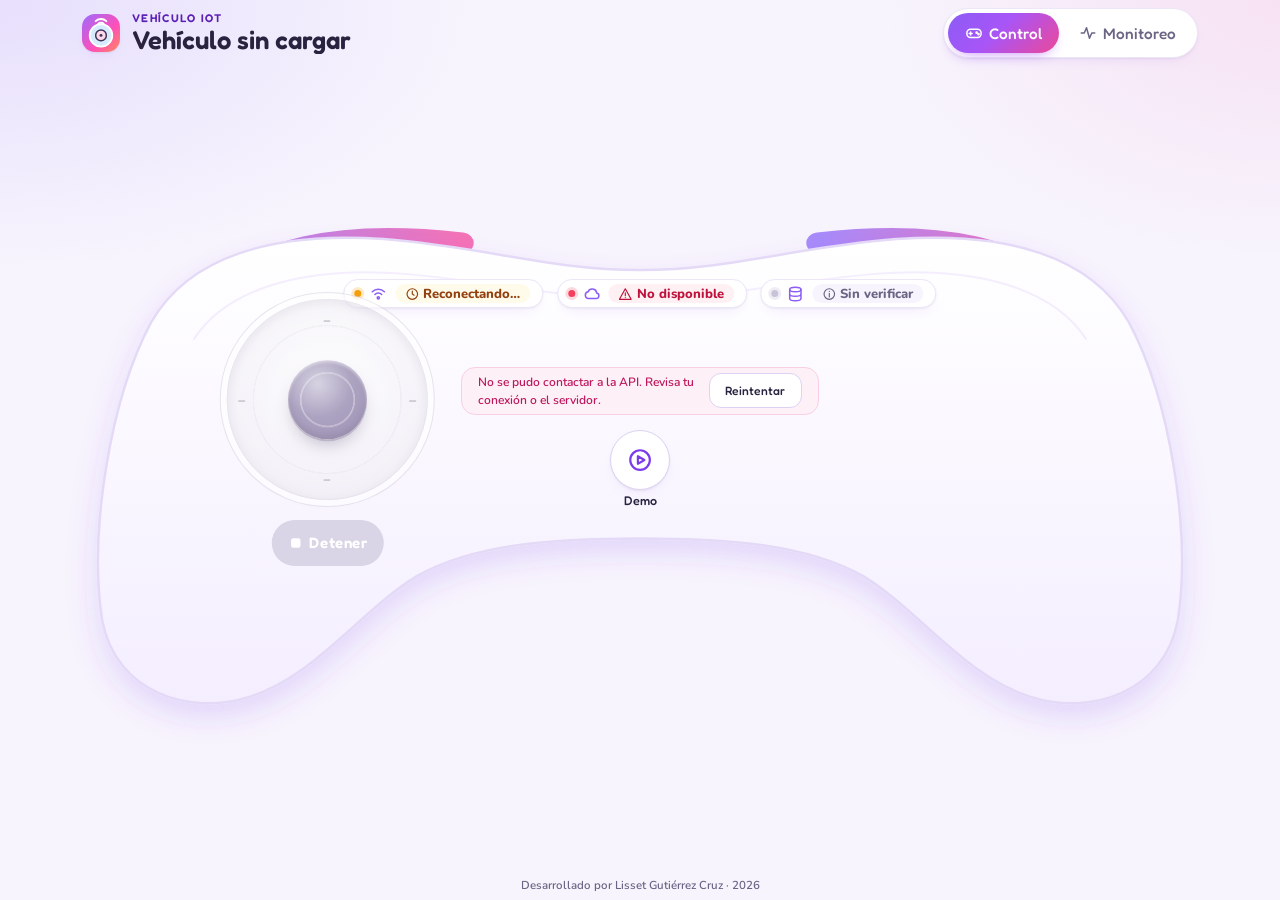
==== commit 4d02c296: "DETENER compacto y DEMO en modal" ====
--- a/index.html
+++ b/index.html
@@ -3,7 +3,7 @@
 <head>
 <meta charset="utf-8">
 <meta name="viewport" content="width=device-width, initial-scale=1, viewport-fit=cover">
-<meta name="theme-color" content="#F3EEFF">
+<meta name="theme-color" content="#F7F4FD">
 <meta name="description" content="Aplicación web de control para un vehículo IoT: joystick, comandos y DEMO.">
 <title>Control de vehículo IoT</title>
 <link rel="icon" href="assets/img/favicon.svg" type="image/svg+xml">
@@ -13,7 +13,7 @@
 <link rel="preconnect" href="https://fonts.gstatic.com" crossorigin>
 <link href="https://fonts.googleapis.com/css2?family=Fredoka:wght@500;600;700&family=Nunito:wght@500;600;700;800&display=swap" rel="stylesheet">
 <link href="https://cdn.jsdelivr.net/npm/bootstrap@5.3.3/dist/css/bootstrap.min.css" rel="stylesheet" integrity="sha384-QWTKZyjpPEjISv5WaRU9OFeRpok6YctnYmDr5pNlyT2bRjXh0JMhjY6hW+ALEwIH" crossorigin="anonymous">
-<link href="assets/css/estilos.css?v=2026-11-13b" rel="stylesheet">
+<link href="assets/css/estilos.css?v=2026-11-14c" rel="stylesheet">
 <script type="module" src="assets/js/main.js"></script>
 </head>
 <body>
@@ -66,6 +66,18 @@
   <section class="remoto vista" id="zonaControl" data-vista="control" aria-labelledby="tituloMando" tabindex="-1">
     <h2 id="tituloMando" class="visually-hidden">Control remoto del vehículo</h2>
     <div class="remoto-cuerpo" id="mando">
+      <svg class="silueta" viewBox="0 0 1000 520" preserveAspectRatio="none" aria-hidden="true" focusable="false">
+        <defs>
+          <linearGradient id="sil-cuerpo" x1="0" y1="0" x2="0" y2="1"><stop offset="0" stop-color="#FFFFFF"/><stop offset="1" stop-color="#F4EEFF"/></linearGradient>
+          <linearGradient id="sil-gatillo" x1="0" y1="0" x2="1" y2="0"><stop offset="0" stop-color="#A78BFA"/><stop offset="1" stop-color="#F472B6"/></linearGradient>
+          <filter id="sil-sombra" x="-10%" y="-10%" width="120%" height="130%"><feDropShadow dx="0" dy="14" stdDeviation="14" flood-color="#7C3AED" flood-opacity=".16"/></filter>
+        </defs>
+        <path class="sil-gatillo" d="M120 92 C150 34 232 16 340 30" stroke="url(#sil-gatillo)"/>
+        <path class="sil-gatillo" d="M880 92 C850 34 768 16 660 30" stroke="url(#sil-gatillo)"/>
+        <path class="sil-cuerpo" filter="url(#sil-sombra)" fill="url(#sil-cuerpo)" d="M500 58 C420 58 360 34 270 26 C170 18 96 44 62 112 C25 192 6 330 18 420 C30 495 95 520 150 500 C210 478 250 410 300 375 C350 342 420 336 500 336 C580 336 650 342 700 375 C750 410 790 478 850 500 C905 520 970 495 982 420 C994 330 975 192 938 112 C904 44 830 18 730 26 C640 34 580 58 500 58 Z"/>
+        <path class="sil-linea" d="M500 88 C430 88 370 70 290 62 C200 54 130 76 100 130"/>
+        <path class="sil-linea" d="M500 88 C570 88 630 70 710 62 C800 54 870 76 900 130"/>
+      </svg>
 
       <section class="remoto-estados" aria-labelledby="tituloConexion">
         <h3 id="tituloConexion" class="visually-hidden">Estado de conexión</h3>
@@ -100,7 +112,7 @@
         </div>
         <p class="nota text-center mb-0" id="joystickNota"></p>
         <button type="button" class="boton-detener" id="detener" disabled>
-          <svg class="ico" aria-hidden="true"><use href="#i-parar"/></svg>DETENER
+          <svg class="ico" aria-hidden="true"><use href="#i-parar"/></svg><span>Detener</span>
         </button>
       </div>
 
@@ -110,26 +122,13 @@
           <button type="button" class="btn boton-secundario" id="reintentarCarga">Reintentar</button>
         </div>
 
-        <div class="funciones" id="mandoFunciones" role="group" aria-label="Funciones" hidden></div>
-
-
-        <section class="remoto-demo" aria-labelledby="tituloDemo">
-          <h3 id="tituloDemo">Secuencia DEMO</h3>
-          <label class="visually-hidden" for="demoSelector">Elige una DEMO del vehículo</label>
-          <div class="demo-fila">
-            <select class="form-select" id="demoSelector" disabled><option value="">Cargando…</option></select>
-            <div class="demo-botones">
-              <button type="button" class="btn boton-principal" id="demoIniciar" disabled>
-                <svg class="ico" aria-hidden="true"><use href="#i-jugar"/></svg><span class="btn-texto">Ejecutar</span>
-              </button>
-              <button type="button" class="btn boton-secundario" id="demoCancelar" disabled>
-                <svg class="ico" aria-hidden="true"><use href="#i-parar"/></svg><span class="btn-texto">Cancelar</span>
-              </button>
-            </div>
-          </div>
-          <p class="texto-suave mt-1 mb-0" id="demoEstado" role="status"></p>
-          <div class="progress demo-barra mt-1" id="demoBarra" role="progressbar" aria-label="Avance de la DEMO" aria-valuemin="0" aria-valuemax="100" aria-valuenow="0" hidden><div class="progress-bar"></div></div>
-        </section>
+        <div class="botonera-centro">
+          <div class="funciones" id="mandoFunciones" role="group" aria-label="Funciones" hidden></div>
+          <button type="button" class="m-btn fun-btn demo-abrir" id="demoAbrir" aria-haspopup="dialog" aria-controls="demoDialogo">
+            <span class="m-forma"><svg class="ico" aria-hidden="true"><use href="#i-demo"/></svg></span>
+            <span class="m-texto" id="demoAbrirTexto">Demo</span>
+          </button>
+        </div>
       </div>
 
       <div class="remoto-der grupos" id="mandoGrupos"></div>
@@ -206,6 +205,29 @@
 </main>
 
 <footer class="pie container-xl"><p class="mb-0" id="creditos"></p></footer>
+<dialog class="dialogo" id="demoDialogo" aria-labelledby="tituloDemo">
+<div class="dialogo-contenido">
+  <div class="dialogo-cabecera">
+    <h2 id="tituloDemo"><svg class="ico" aria-hidden="true"><use href="#i-demo"/></svg>Secuencia DEMO</h2>
+    <button type="button" class="dialogo-cerrar" id="demoCerrar" aria-label="Cerrar">
+      <svg class="ico" aria-hidden="true" viewBox="0 0 24 24"><path d="M6 6l12 12M18 6L6 18"/></svg>
+    </button>
+  </div>
+  <p class="nota mb-3">La secuencia la ejecuta el backend. DETENER la cancela en cualquier momento.</p>
+  <label class="form-label" for="demoSelector">DEMO del vehículo</label>
+  <select class="form-select" id="demoSelector" disabled><option value="">Cargando…</option></select>
+  <div class="demo-botones">
+    <button type="button" class="btn boton-principal" id="demoIniciar" disabled>
+      <svg class="ico" aria-hidden="true"><use href="#i-jugar"/></svg><span class="btn-texto">Iniciar</span>
+    </button>
+    <button type="button" class="btn boton-secundario" id="demoCancelar" disabled>
+      <svg class="ico" aria-hidden="true"><use href="#i-parar"/></svg><span class="btn-texto">Cancelar</span>
+    </button>
+  </div>
+  <p class="texto-suave mb-0" id="demoEstado" role="status"></p>
+  <div class="progress demo-barra" id="demoBarra" role="progressbar" aria-label="Avance de la DEMO" aria-valuemin="0" aria-valuemax="100" aria-valuenow="0" hidden><div class="progress-bar"></div></div>
+</div>
+</dialog>
 <div id="avisos" class="avisos" aria-live="polite"></div>
 <noscript><p class="alert alerta-carga m-3">Esta aplicación necesita JavaScript para funcionar.</p></noscript>
 </body>
--- a/assets/css/estilos.css
+++ b/assets/css/estilos.css
@@ -1,26 +1,25 @@
-/* Identidad visual: control de carrito RC en claro. Inspirada en el estilo Bonx (botones morados
-   con aro crema, piezas planas de borde grueso y sombras duras) sobre fondos lavanda claros.
-   Tipografía redondeada tipo juguete: Fredoka (títulos y botones) + Nunito (texto). Mobile First. */
+/* Identidad visual: panel de control profesional en claro, morado y rosa.
+   - Superficies blancas sobre lavanda muy suave, bordes de 1px y sombras difusas.
+   - Texto en ciruela oscuro (nunca negro). Acento: degradado morado → rosa.
+   - Tipografía: Fredoka (títulos y botones) + Nunito (texto).
+   - En horizontal y escritorio, CONTROL toma la silueta de un control tipo Xbox.
+   Mobile First. */
 :root {
-  /* Superficies claras */
-  --fondo: #F3EEFF; --fondo-2: #E9E1FF; --blanco: #FFFFFF; --panel: #FBF9FF;
-  --linea: #E2D7FF; --linea-fuerte: #C9B5FF;
-  /* Tinta */
-  --tinta: #24164F; --suave: #5E5482;
-  /* Acentos Bonx */
-  --morado: #8B2FD0; --indigo: #5E60E7; --violeta: #B154F0; --crema: #FFD9AE; --crema-2: #FFEBD2;
-  --cian: #2EC5E8; --naranja: #FF8A3D; --amarillo: #F8B808;
-  --grad: linear-gradient(135deg, #9B3BE0 0%, #7A3FE4 45%, #5E60E7 100%);
-  --grad-suave: linear-gradient(180deg, #FFFFFF 0%, #F1EAFF 100%);
-  /* Estados */
-  --ok: #10B981; --ok-texto: #05694A; --espera-texto: #7A5300; --mal-texto: #A3163D;
-  --rojo: #E5385F; --rojo-oscuro: #A81E43; --morado-texto: #5A2BB8;
-  /* Forma */
-  --rad: 26px; --rad-s: 16px;
-  --duro: 0 5px 0 var(--linea-fuerte);
-  --brillo: 0 0 0 4px rgba(139, 47, 208, .18);
+  --fondo: #F7F4FD; --fondo-2: #F1EAFE; --blanco: #FFFFFF;
+  --linea: #ECE6F7; --linea-2: #DDD2F3;
+  --tinta: #2A2340; --suave: #6B6485; --tenue: #9A93B0;
+  --morado: #7C3AED; --morado-2: #8B5CF6; --morado-claro: #F1EAFE; --morado-texto: #5B21B6;
+  --rosa: #EC4899; --rosa-claro: #FDF0F7; --rosa-texto: #BE185D;
+  --grad: linear-gradient(135deg, #8B5CF6 0%, #A855F7 45%, #EC4899 100%);
+  --ok: #10B981; --ok-claro: #ECFDF5; --ok-texto: #047857;
+  --espera: #F59E0B; --espera-claro: #FFFBEB; --espera-texto: #92400E;
+  --mal: #F43F5E; --mal-oscuro: #E11D48; --mal-claro: #FFF1F3; --mal-texto: #BE123C;
+  --rad: 20px; --rad-s: 14px;
+  --sombra-1: 0 1px 2px rgba(42, 35, 64, .06), 0 6px 16px -10px rgba(124, 58, 237, .22);
+  --sombra-2: 0 2px 4px rgba(42, 35, 64, .05), 0 22px 44px -24px rgba(124, 58, 237, .38);
+  --anillo: 0 0 0 4px rgba(139, 92, 246, .18);
+  --titulo: Fredoka, Nunito, system-ui, sans-serif;
   --bs-body-font-family: Nunito, system-ui, sans-serif;
-  --titulo: Fredoka, Nunito, system-ui, sans-serif;
   --bs-body-color: var(--tinta);
 }
 
@@ -28,122 +27,104 @@
 body {
   min-height: 100vh; min-height: 100dvh;
   display: flex; flex-direction: column;
-  font: 600 1rem/1.45 Nunito, system-ui, sans-serif;
+  font: 500 1rem/1.5 Nunito, system-ui, sans-serif;
   color: var(--tinta);
   touch-action: manipulation;
   overscroll-behavior-y: none;
   padding-left: env(safe-area-inset-left); padding-right: env(safe-area-inset-right);
   background:
-    radial-gradient(42rem 28rem at 8% -8%, #E4D2FF, transparent 62%),
-    radial-gradient(38rem 26rem at 105% 10%, #D8E6FF, transparent 60%),
-    radial-gradient(34rem 24rem at 60% 115%, #FFE6D2, transparent 60%),
+    radial-gradient(46rem 26rem at 0% 0%, rgba(167, 139, 250, .20), transparent 65%),
+    radial-gradient(40rem 26rem at 100% 0%, rgba(244, 114, 182, .14), transparent 62%),
     var(--fondo);
   background-attachment: fixed;
 }
-/* Polvo de estrellas sutil, como el cielo de Bonx pero en claro. */
-body::before {
-  content: ""; position: fixed; inset: 0; pointer-events: none; z-index: -1;
-  background-image:
-    radial-gradient(circle, rgba(139, 47, 208, .28) 1.2px, transparent 1.6px),
-    radial-gradient(circle, rgba(94, 96, 231, .2) 1px, transparent 1.4px);
-  background-size: 64px 64px, 37px 37px;
-  background-position: 0 0, 18px 24px;
-  -webkit-mask-image: radial-gradient(ellipse at 50% 0%, #000 15%, transparent 72%);
-  mask-image: radial-gradient(ellipse at 50% 0%, #000 15%, transparent 72%);
-}
 main { flex: 1 0 auto; }
 h1, h2, h3 { font-family: var(--titulo); }
-h2 { font-size: 1.05rem; font-weight: 600; margin-bottom: .75rem; }
-:focus-visible { outline: 3px solid var(--morado); outline-offset: 2px; }
+:focus-visible { outline: 3px solid var(--morado-2); outline-offset: 2px; }
 [hidden] { display: none !important; }
 
 .ico { width: 20px; height: 20px; flex: none; fill: none; stroke: currentColor; stroke-width: 2; stroke-linecap: round; stroke-linejoin: round; }
 .texto-suave { color: var(--suave); font-size: .92rem; }
 .nota { color: var(--suave); font-size: .8rem; }
 .salto { position: absolute; z-index: 60; background: var(--blanco); padding: .5rem 1rem; border-radius: 0 0 var(--rad-s) 0; }
-
-/* Etiqueta pequeña en mayúsculas, la voz "HUD" de toda la interfaz. */
-.encabezado-sub, .grupo-titulo, .remoto-demo h3 {
-  font: 600 .74rem/1.2 var(--titulo); letter-spacing: .1em; text-transform: uppercase; color: var(--morado-texto);
-}
-
-/* ---- Encabezado ---- */
-.encabezado { display: flex; align-items: center; gap: .8rem; padding-top: max(.9rem, env(safe-area-inset-top)); padding-bottom: .75rem; }
-.encabezado-logo {
-  flex: none; border-radius: 14px; background: var(--blanco); padding: 3px;
-  border: 3px solid var(--crema); box-shadow: 0 4px 0 var(--linea-fuerte);
-}
-.encabezado-texto { min-width: 0; }
-.encabezado-sub { margin: 0; }
-.encabezado h1 {
-  margin: .1rem 0 0; font: 700 clamp(1.4rem, 6.4vw, 2.1rem)/1.05 var(--titulo);
-  letter-spacing: -.01em; color: var(--tinta); text-shadow: 2px 3px 0 #DCC6FF;
-  overflow-wrap: anywhere;
+.encabezado-sub, .grupo-titulo {
+  font: 600 .7rem/1.2 var(--titulo); letter-spacing: .12em; text-transform: uppercase; color: var(--suave);
+}
+
+/* ---- Encabezado y navegación ---- */
+.encabezado { display: flex; flex-wrap: wrap; align-items: center; gap: .75rem; padding-top: max(.9rem, env(safe-area-inset-top)); padding-bottom: .8rem; }
+.encabezado-logo { flex: none; border-radius: 13px; box-shadow: var(--sombra-1); }
+.encabezado-texto { min-width: 0; flex: 1 1 auto; }
+.encabezado-sub { margin: 0; color: var(--morado-texto); }
+.encabezado h1 { margin: .05rem 0 0; font: 600 clamp(1.3rem, 5.6vw, 1.8rem)/1.1 var(--titulo); color: var(--tinta); overflow-wrap: anywhere; }
+.navegacion { margin-left: auto; display: flex; gap: .2rem; padding: 4px; background: var(--blanco); border: 1px solid var(--linea); border-radius: 99px; box-shadow: var(--sombra-1); }
+.nav-enlace {
+  display: inline-flex; align-items: center; justify-content: center; gap: .4rem; min-height: 40px; padding: .3rem 1.05rem;
+  border-radius: 99px; font: 500 .96rem var(--titulo); color: var(--suave); text-decoration: none;
+  transition: background-color .15s, color .15s;
+}
+.nav-enlace .ico { width: 18px; height: 18px; }
+@media (hover: hover) { .nav-enlace:not([aria-current]):hover { color: var(--morado-texto); background: var(--morado-claro); } }
+.nav-enlace[aria-current="page"] { background: var(--grad); color: #fff; box-shadow: 0 6px 14px -8px rgba(168, 85, 247, .9); }
+.vista:focus { outline: none; }
+@media (max-width: 575.98px) {
+  .navegacion { order: 3; flex: 1 1 100%; }
+  .nav-enlace { flex: 1; }
 }
 
 /* ---- Indicadores ---- */
+.estados { display: grid; gap: .45rem; margin: 0; }
 .indicador {
-  display: flex; align-items: center; gap: .55rem; padding: .5rem .8rem .5rem .7rem;
-  border-radius: var(--rad-s); background: var(--blanco);
-  border: 3px solid var(--linea); box-shadow: 0 4px 0 var(--linea);
-  position: relative;
-}
-.ind-tipo { width: 18px; height: 18px; color: var(--indigo); }
-.ind-nombre { font-size: .86rem; line-height: 1.2; color: var(--tinta); font-weight: 700; flex: 1; min-width: 0; }
-.ind-estado { display: flex; align-items: center; gap: .25rem; font-size: .84rem; font-weight: 800; line-height: 1.1; white-space: nowrap; flex: none; }
-.indicador[data-tono="espera"]::after { animation: latido 1.2s ease-in-out infinite; }
+  position: relative; display: flex; align-items: center; gap: .55rem; padding: .55rem .8rem;
+  background: var(--blanco); border: 1px solid var(--linea); border-radius: var(--rad-s);
+}
+.indicador::before { content: ""; order: -1; flex: none; width: 8px; height: 8px; border-radius: 50%; background: #C9C3DA; box-shadow: 0 0 0 3px rgba(201, 195, 218, .3); }
+.ind-tipo { width: 18px; height: 18px; color: var(--morado-2); }
+.ind-nombre { flex: 1; min-width: 0; font-size: .88rem; font-weight: 700; line-height: 1.2; color: var(--tinta); }
+.ind-estado { display: flex; align-items: center; gap: .25rem; flex: none; white-space: nowrap; font-size: .82rem; font-weight: 800; line-height: 1.1; padding: .2rem .55rem; border-radius: 99px; background: var(--fondo); color: var(--suave); }
+.ind-estado .ico { width: 14px; height: 14px; }
+.indicador[data-tono="bien"]::before { background: var(--ok); box-shadow: 0 0 0 3px rgba(16, 185, 129, .2); }
+.indicador[data-tono="bien"] .ind-estado { background: var(--ok-claro); color: var(--ok-texto); }
+.indicador[data-tono="espera"]::before { background: var(--espera); box-shadow: 0 0 0 3px rgba(245, 158, 11, .22); animation: latido 1.2s ease-in-out infinite; }
+.indicador[data-tono="espera"] .ind-estado { background: var(--espera-claro); color: var(--espera-texto); }
+.indicador[data-tono="mal"]::before { background: var(--mal); box-shadow: 0 0 0 3px rgba(244, 63, 94, .2); }
+.indicador[data-tono="mal"] .ind-estado { background: var(--mal-claro); color: var(--mal-texto); }
 @keyframes latido { 50% { transform: scale(1.35); opacity: .55; } }
-.ind-estado .ico { width: 14px; height: 14px; }
-/* LED de estado */
-.indicador::after {
-  content: ""; order: -1; flex: none; width: 9px; height: 9px; border-radius: 50%;
-  background: #B9B0D3; box-shadow: 0 0 0 3px rgba(185, 176, 211, .25);
-}
-.indicador[data-tono="bien"] { border-color: #B6EED8; box-shadow: 0 4px 0 #B6EED8; }
-.indicador[data-tono="bien"]::after { background: var(--ok); box-shadow: 0 0 0 3px rgba(16, 185, 129, .22), 0 0 10px var(--ok); }
-.indicador[data-tono="bien"] .ind-estado { color: var(--ok-texto); }
-.indicador[data-tono="espera"] { border-color: #FBE3A1; box-shadow: 0 4px 0 #FBE3A1; }
-.indicador[data-tono="espera"]::after { background: var(--amarillo); box-shadow: 0 0 0 3px rgba(248, 184, 8, .25); }
-.indicador[data-tono="espera"] .ind-estado { color: var(--espera-texto); }
-.indicador[data-tono="mal"] { border-color: #FFC2CF; box-shadow: 0 4px 0 #FFC2CF; }
-.indicador[data-tono="mal"]::after { background: var(--rojo); box-shadow: 0 0 0 3px rgba(229, 56, 95, .22); }
-.indicador[data-tono="mal"] .ind-estado { color: var(--mal-texto); }
-.indicador[data-tono="neutro"] .ind-estado { color: var(--suave); }
-
-.alerta-carga { background: var(--crema-2); border: 3px solid var(--crema); color: #6E2A14; border-radius: var(--rad-s); }
-
-/* ---- Joystick: base con anillos tipo radar y perilla morada con aro crema ---- */
-.zona-joystick { display: flex; flex-direction: column; align-items: center; width: 100%; max-width: 320px; }
+
+.alerta-carga { display: flex; flex-wrap: wrap; align-items: center; gap: .5rem; margin: 0; padding: .6rem .75rem; font-size: .9rem; font-weight: 600; background: var(--rosa-claro); border: 1px solid #F9CFE4; color: var(--rosa-texto); border-radius: var(--rad-s); }
+.alerta-carga span { flex: 1 1 12rem; }
+
+/* ---- Joystick: pozo hundido y palanca en relieve, como un stick real ---- */
+.zona-joystick { display: flex; flex-direction: column; align-items: center; gap: .7rem; width: 100%; max-width: 320px; }
 .joystick {
   --tam: clamp(196px, 60vw, 260px);
   position: relative; width: var(--tam); height: var(--tam); border-radius: 50%; flex: none;
   touch-action: none; user-select: none; -webkit-user-select: none; cursor: grab;
   background:
-    radial-gradient(circle, transparent 0 33%, rgba(139, 47, 208, .1) 33% 34%, transparent 34% 52%, rgba(139, 47, 208, .1) 52% 53%, transparent 53%),
-    linear-gradient(transparent calc(50% - 1px), rgba(139, 47, 208, .1) calc(50% - 1px) calc(50% + 1px), transparent calc(50% + 1px)),
-    linear-gradient(90deg, transparent calc(50% - 1px), rgba(139, 47, 208, .1) calc(50% - 1px) calc(50% + 1px), transparent calc(50% + 1px)),
-    radial-gradient(circle at 50% 40%, #FFFFFF 0%, #F4EEFF 60%, #E6DAFF 100%);
-  border: 4px solid var(--linea-fuerte);
-  box-shadow: 0 6px 0 var(--linea-fuerte), inset 0 0 0 6px #fff;
-  transition: border-color .18s, box-shadow .18s, filter .2s;
-}
-.joystick.activo { cursor: grabbing; border-color: var(--violeta); box-shadow: 0 6px 0 #C79BF5, inset 0 0 0 6px #fff, 0 0 0 6px rgba(177, 84, 240, .16); }
-.joystick[aria-disabled="true"] { filter: grayscale(.8); opacity: .6; cursor: not-allowed; }
-.joystick-centro { position: absolute; left: 50%; top: 50%; width: 30%; height: 30%; transform: translate(-50%, -50%); border-radius: 50%; border: 2px dashed rgba(90, 43, 184, .35); pointer-events: none; }
+    radial-gradient(circle, transparent 0 52%, rgba(124, 58, 237, .07) 52% 53%, transparent 53%),
+    radial-gradient(circle at 50% 45%, #FFFFFF 0%, #F5F0FF 58%, #E9E0FD 100%);
+  border: 1px solid var(--linea-2);
+  box-shadow: inset 0 3px 10px rgba(91, 33, 182, .12), inset 0 -2px 0 #fff, 0 0 0 6px var(--blanco), 0 0 0 7px var(--linea), var(--sombra-1);
+  transition: box-shadow .2s, filter .2s;
+}
+.joystick.activo { cursor: grabbing; box-shadow: inset 0 3px 10px rgba(91, 33, 182, .14), 0 0 0 6px var(--blanco), 0 0 0 7px #C4B5FD, 0 0 0 12px rgba(168, 85, 247, .12); }
+.joystick[aria-disabled="true"] { filter: grayscale(.7); opacity: .6; cursor: not-allowed; }
+.joystick-centro { position: absolute; left: 50%; top: 50%; width: 30%; height: 30%; transform: translate(-50%, -50%); border-radius: 50%; border: 1.5px dashed rgba(124, 58, 237, .25); pointer-events: none; }
 .perilla {
-  position: absolute; left: 50%; top: 50%; width: 38%; height: 38%; border-radius: 50%; pointer-events: none;
-  background: radial-gradient(circle at 34% 28%, rgba(255, 255, 255, .55), transparent 38%), var(--grad);
-  border: 4px solid var(--crema);
-  box-shadow: 0 6px 0 #5A2BB8, 0 14px 18px -8px rgba(90, 43, 184, .6);
+  position: absolute; left: 50%; top: 50%; width: 40%; height: 40%; border-radius: 50%; pointer-events: none;
+  background:
+    radial-gradient(circle at 50% 50%, transparent 0 46%, rgba(255, 255, 255, .35) 47% 49%, transparent 50%),
+    radial-gradient(circle at 38% 30%, #C4B5FD 0%, #8B5CF6 45%, #7C3AED 100%);
+  box-shadow: 0 10px 18px -6px rgba(91, 33, 182, .55), 0 2px 0 rgba(91, 33, 182, .35), inset 0 2px 3px rgba(255, 255, 255, .5), inset 0 -4px 6px rgba(76, 29, 149, .35);
   transition: transform .14s cubic-bezier(.2, .9, .3, 1.2);
 }
 .joystick.activo .perilla { transition: none; }
 .dir {
-  position: absolute; font: 600 .66rem var(--titulo); letter-spacing: .04em; color: var(--morado-texto);
+  position: absolute; font: 500 .66rem var(--titulo); letter-spacing: .03em; color: var(--morado-texto);
   max-width: 34%; text-align: center; line-height: 1.05; overflow: hidden; pointer-events: none; overflow-wrap: anywhere;
-  transition: color .12s, transform .12s;
-}
-.dir[data-vacio="true"] { color: var(--suave); font-weight: 600; opacity: .7; }
+  transition: color .12s;
+}
+.dir[data-vacio="true"] { color: var(--tenue); }
 .dir-adelante { top: 7%; left: 50%; transform: translateX(-50%); }
 .dir-atras { bottom: 7%; left: 50%; transform: translateX(-50%); }
 .dir-izquierda { left: 5%; top: 50%; transform: translateY(-50%); }
@@ -151,436 +132,329 @@
 .joystick[data-direccion="adelante"] .dir-adelante,
 .joystick[data-direccion="atras"] .dir-atras,
 .joystick[data-direccion="izquierda"] .dir-izquierda,
-.joystick[data-direccion="derecha"] .dir-derecha { color: var(--morado); text-shadow: 0 0 10px rgba(177, 84, 240, .5); }
-
-/* ---- DETENER: botón de pánico, rojo con aro crema y sombra dura ---- */
+.joystick[data-direccion="derecha"] .dir-derecha { color: var(--rosa); }
+
+/* ---- DETENER ---- */
 .boton-detener {
-  width: 100%; min-height: 64px; display: flex; align-items: center; justify-content: center; gap: .6rem;
-  font: 700 1.3rem var(--titulo); letter-spacing: .08em; color: #fff;
-  border: 4px solid var(--crema); border-radius: 18px;
-  background: linear-gradient(180deg, #FF5A7E, var(--rojo));
-  box-shadow: 0 6px 0 var(--rojo-oscuro); transition: transform .08s, box-shadow .08s;
-}
-.boton-detener:active:not(:disabled) { transform: translateY(5px); box-shadow: 0 1px 0 var(--rojo-oscuro); }
-.boton-detener:disabled { background: #B9B0D3; border-color: #E4DEF2; box-shadow: 0 6px 0 #9C93B8; cursor: not-allowed; }
-.boton-detener .ico { width: 26px; height: 26px; fill: currentColor; }
-
-/* ---- Mando: grupos y funciones ---- */
-h2 .ico { color: var(--morado); margin-right: .4rem; vertical-align: -4px; }
-/* Base común: cada tipo define su color y los estados lo reemplazan. */
+  min-width: 180px; min-height: 48px; padding: 0 1.6rem; display: inline-flex; align-items: center; justify-content: center; gap: .5rem;
+  font: 600 1.02rem var(--titulo); letter-spacing: .04em; color: #fff;
+  border: 0; border-radius: 99px; background: linear-gradient(135deg, #FB7185, var(--mal-oscuro));
+  box-shadow: 0 10px 22px -12px rgba(225, 29, 72, .8), inset 0 1px 0 rgba(255, 255, 255, .35);
+  transition: transform .08s, box-shadow .15s, filter .15s;
+}
+@media (hover: hover) { .boton-detener:hover:not(:disabled) { filter: brightness(1.05); } }
+.boton-detener:active:not(:disabled) { transform: scale(.97); }
+.boton-detener:disabled { background: #D9D4E6; color: #fff; box-shadow: none; cursor: not-allowed; }
+.boton-detener .ico { width: 18px; height: 18px; fill: currentColor; }
+
+/* ---- Botones de comando (grupos y funciones) ---- */
 .m-btn {
-  --fondo: var(--blanco); --borde: var(--linea-fuerte); --sombra-b: var(--linea-fuerte); --texto-estado: var(--suave);
+  --fondo: var(--blanco); --borde: var(--linea-2); --icono: var(--morado);
   color: var(--tinta); padding: 0; border: 0; background: none; min-width: 0;
   transition: transform .08s;
 }
 .m-forma {
-  display: grid; place-items: center; background: var(--fondo);
-  border: 3px solid var(--borde); box-shadow: 0 5px 0 var(--sombra-b);
-  transition: box-shadow .08s, background .15s, border-color .15s;
-}
-.m-btn .ico { width: 24px; height: 24px; color: var(--morado); }
-@media (hover: hover) { .m-btn:hover:not(:disabled) .m-forma { border-color: var(--violeta); } }
-.m-btn:active:not(:disabled) { transform: translateY(4px); }
-.m-btn:active:not(:disabled) .m-forma { box-shadow: 0 1px 0 var(--sombra-b); }
-.m-btn:disabled { cursor: not-allowed; --fondo: #F1EEF7; --borde: #DCD6EA; --sombra-b: #DCD6EA; color: var(--suave); }
-.m-btn:disabled .ico { color: #A59DC0; }
-/* Cada grupo con su color, como las teclas de un control RC: Torreta lila, Brazo cian.
-   :where() mantiene la especificidad baja para que los estados y :disabled los reemplacen. */
-:where(.grupo[data-grupo="torreta"]) .m-btn { --fondo: #F5EEFF; --borde: #CDAEFF; --sombra-b: #A983EE; }
-:where(.grupo[data-grupo="torreta"]) .m-btn .ico { color: #7A3FE4; }
-:where(.grupo[data-grupo="brazo"]) .m-btn { --fondo: #E9F8FD; --borde: #9EDDF0; --sombra-b: #5BB8D6; }
-:where(.grupo[data-grupo="brazo"]) .m-btn .ico { color: #0C7EA3; }
-:where(.grupo[data-grupo="giros"]) .m-btn { --fondo: #FFF1F7; --borde: #FFBFD9; --sombra-b: #EA8DB5; }
-:where(.grupo[data-grupo="giros"]) .m-btn .ico { color: #C23B7A; }
-.grupo[data-grupo="brazo"] .grupo-titulo { color: #0C6E8F; }
-.grupo[data-grupo="giros"] .grupo-titulo { color: #A8326A; }
-.m-btn[data-estado="enviando"] { --fondo: #FFF6DA; --borde: var(--amarillo); --sombra-b: #E3A600; --texto-estado: var(--espera-texto); }
-.m-btn[data-estado="aceptado"] { --fondo: #F1E6FF; --borde: var(--violeta); --sombra-b: #8B2FD0; --texto-estado: var(--morado-texto); }
-.m-btn[data-estado="recibido"] { --fondo: #E3FAF0; --borde: var(--ok); --sombra-b: #0B9468; --texto-estado: var(--ok-texto); }
-.m-btn[data-estado="error"] { --fondo: #FFEAEE; --borde: var(--rojo); --sombra-b: var(--rojo-oscuro); --texto-estado: var(--mal-texto); }
+  position: relative; display: grid; place-items: center; background: var(--fondo);
+  border: 1px solid var(--borde); box-shadow: var(--sombra-1);
+  transition: box-shadow .15s, background-color .15s, border-color .15s;
+}
+.m-btn .ico { width: 24px; height: 24px; color: var(--icono); }
+@media (hover: hover) { .m-btn:hover:not(:disabled) .m-forma { border-color: #C4B5FD; box-shadow: var(--sombra-1), var(--anillo); } }
+.m-btn:active:not(:disabled) { transform: scale(.95); }
+.m-btn:disabled { cursor: not-allowed; --fondo: #F6F4FA; --borde: var(--linea); --icono: #B9B2CC; color: var(--tenue); }
+.m-btn:disabled .m-forma { box-shadow: none; }
+:where(.grupo[data-grupo="torreta"]) .m-btn { --icono: var(--morado); }
+:where(.grupo[data-grupo="brazo"]) .m-btn { --icono: var(--rosa); }
+:where(.grupo[data-grupo="giros"]) .m-btn { --icono: #6366F1; }
+.m-btn[data-estado="enviando"] { --fondo: var(--espera-claro); --borde: #FCD34D; }
+.m-btn[data-estado="aceptado"] { --fondo: var(--morado-claro); --borde: #C4B5FD; }
+.m-btn[data-estado="recibido"] { --fondo: var(--ok-claro); --borde: #6EE7B7; }
+.m-btn[data-estado="error"] { --fondo: var(--mal-claro); --borde: #FDA4AF; }
 .m-estado { position: absolute; width: 1px; height: 1px; overflow: hidden; clip: rect(0 0 0 0); white-space: nowrap; }
-.m-btn[data-estado="error"] .m-forma::after { content: "!"; position: absolute; top: -7px; right: -7px; width: 18px; height: 18px; border-radius: 50%; background: var(--rojo); border: 2px solid #fff; color: #fff; font: 700 .7rem/14px var(--titulo); }
-
-.grupos { display: grid; grid-template-columns: repeat(auto-fit, minmax(132px, 1fr)); gap: .7rem 1rem; width: 100%; min-width: 0; }
-.grupo-titulo { margin: 0 0 .35rem; }
+.m-btn[data-estado="error"] .m-forma::after { content: "!"; position: absolute; top: -6px; right: -6px; width: 18px; height: 18px; border-radius: 50%; background: var(--mal-oscuro); border: 2px solid #fff; color: #fff; font: 700 .68rem/14px var(--titulo); }
+
+.grupos { display: grid; grid-template-columns: repeat(auto-fit, minmax(132px, 1fr)); gap: .8rem 1rem; width: 100%; min-width: 0; }
+.grupo-titulo { margin: 0 0 .4rem; }
+.grupo[data-grupo="torreta"] .grupo-titulo { color: var(--morado-texto); }
+.grupo[data-grupo="brazo"] .grupo-titulo { color: var(--rosa-texto); }
 .grupo-botones { display: grid; grid-template-columns: repeat(2, minmax(0, 1fr)); gap: .5rem; }
 .par-btn { display: grid; }
-.par-btn .m-forma { position: relative; min-height: 56px; border-radius: 16px; gap: 2px; padding: .35rem .2rem; align-content: center; }
+.par-btn .m-forma { min-height: 58px; border-radius: 14px; gap: 3px; padding: .4rem .2rem; align-content: center; }
 .par-btn .ico { width: 22px; height: 22px; }
-.par-btn .m-texto, .fun-btn .m-texto { display: block; font: 600 .8rem/1.1 var(--titulo); letter-spacing: .01em; overflow-wrap: normal; text-align: center; }
-
-.funciones { display: flex; flex-wrap: wrap; justify-content: center; gap: .6rem 1.1rem; padding-top: .9rem; border-top: 3px dotted var(--linea); }
-.fun-btn { --fondo: var(--crema-2); --borde: var(--crema); --sombra-b: #F0B77A; display: flex; flex-direction: column; align-items: center; gap: .35rem; min-width: 58px; }
-.fun-btn .ico { color: #C2561A; }
-.fun-btn .m-forma { position: relative; width: 52px; height: 52px; border-radius: 50%; }
-
-/* ---- DEMO ---- */
-.demo-fila { display: grid; gap: .55rem; }
-#demoEstado { margin-top: .6rem !important; }
-.demo-botones { display: grid; grid-template-columns: 1fr 1fr; gap: .5rem; }
-
-/* Botones de acción: píldora morada con aro crema (firma Bonx) y secundario blanco. */
+.par-btn .m-texto, .fun-btn .m-texto { display: block; font: 500 .8rem/1.1 var(--titulo); text-align: center; overflow-wrap: normal; }
+
+.funciones { display: contents; }
+.fun-btn { --icono: var(--rosa); display: flex; flex-direction: column; align-items: center; gap: .35rem; min-width: 58px; }
+.fun-btn .m-forma { width: 52px; height: 52px; border-radius: 50%; }
+
+/* ---- DEMO y botones generales ---- */
+/* Botón compacto «Demo» (abre el modal). Mientras corre una DEMO se pinta con el degradado. */
+.demo-abrir { --icono: var(--morado); }
+#zonaControl[data-demo="true"] .demo-abrir .m-forma { background: var(--grad); border-color: transparent; animation: pulso-demo 1.6s ease-out infinite; }
+#zonaControl[data-demo="true"] .demo-abrir .ico { color: #fff; }
+#zonaControl[data-demo="true"] .demo-abrir .m-texto { color: var(--rosa-texto); }
+@keyframes pulso-demo { 0% { box-shadow: 0 0 0 0 rgba(236, 72, 153, .45); } 100% { box-shadow: 0 0 0 12px rgba(236, 72, 153, 0); } }
+
+/* Modal de DEMO */
+.dialogo {
+  width: min(400px, calc(100vw - 2rem)); max-height: calc(100dvh - 2rem); padding: 0; overflow: auto;
+  border: 1px solid var(--linea); border-radius: 22px; background: var(--blanco); color: var(--tinta); box-shadow: var(--sombra-2);
+}
+.dialogo::backdrop { background: rgba(42, 35, 64, .35); -webkit-backdrop-filter: blur(3px); backdrop-filter: blur(3px); }
+.dialogo[open] { animation: dialogo-entrar .22s cubic-bezier(.2, .9, .3, 1); }
+@keyframes dialogo-entrar { from { opacity: 0; transform: translateY(10px) scale(.98); } to { opacity: 1; transform: none; } }
+.dialogo-contenido { padding: 1.1rem 1.2rem 1.25rem; }
+.dialogo-contenido::before { content: ""; display: block; height: 4px; margin: -1.1rem -1.2rem 1rem; background: var(--grad); }
+.dialogo-cabecera { display: flex; align-items: center; justify-content: space-between; gap: .75rem; margin-bottom: .35rem; }
+.dialogo-cabecera h2 { display: flex; align-items: center; gap: .5rem; margin: 0; font: 600 1.15rem/1.2 var(--titulo); }
+.dialogo-cabecera h2 .ico { color: var(--morado); }
+.dialogo-cerrar { width: 36px; height: 36px; display: grid; place-items: center; border: 0; border-radius: 50%; background: var(--fondo); color: var(--suave); }
+.dialogo-cerrar:hover { background: var(--morado-claro); color: var(--morado-texto); }
+.dialogo-cerrar .ico { width: 18px; height: 18px; }
+.dialogo .demo-botones { display: grid; grid-template-columns: 1fr 1fr; gap: .5rem; margin-top: .75rem; }
+.dialogo #demoEstado { margin-top: .75rem; }
+.dialogo .demo-barra { margin-top: .5rem; }
 .btn {
-  min-height: 46px; display: inline-flex; align-items: center; justify-content: center; gap: .4rem;
-  font: 600 1rem var(--titulo); letter-spacing: .01em; border-radius: var(--rad-s);
-  transition: transform .08s, box-shadow .08s, filter .15s;
-}
-.btn:active:not(:disabled) { transform: translateY(3px); }
-.boton-principal { background: var(--grad); color: #fff; border: 3px solid var(--crema); box-shadow: 0 4px 0 #4B2A9E; }
-.boton-principal:hover, .boton-principal:focus { color: #fff; filter: brightness(1.08); }
-.boton-principal:active:not(:disabled) { box-shadow: 0 1px 0 #4B2A9E; }
-.boton-principal:disabled { background: #B9B0D3; border-color: #E4DEF2; box-shadow: 0 4px 0 #9C93B8; color: #fff; opacity: 1; }
-.boton-secundario { background: var(--blanco); color: var(--tinta); border: 3px solid var(--linea-fuerte); box-shadow: 0 4px 0 var(--linea-fuerte); }
-.boton-secundario:hover { background: #fff; color: var(--morado-texto); border-color: var(--violeta); }
-.boton-secundario:active:not(:disabled) { box-shadow: 0 1px 0 var(--linea-fuerte); }
-.boton-secundario:disabled { color: var(--suave); background: #F1EEF7; border-color: #DCD6EA; box-shadow: 0 4px 0 #DCD6EA; opacity: 1; }
-
-/* ---- Formularios ---- */
-.form-select, .form-control {
-  min-height: 46px; font: 700 1rem Nunito, sans-serif; border-radius: var(--rad-s);
-  border: 3px solid var(--linea); background-color: var(--blanco); color: var(--tinta);
-}
-.form-select:focus, .form-control:focus { border-color: var(--violeta); box-shadow: var(--brillo); }
-.form-select:disabled { background-color: #F1EEF7; color: var(--suave); }
-.form-label { font-weight: 700; font-size: .9rem; }
-summary { display: flex; align-items: center; gap: .5rem; min-height: 44px; font: 600 1.02rem var(--titulo); cursor: pointer; list-style-position: inside; }
-.demo-barra { height: 10px; border-radius: 99px; background: var(--fondo-2); border: 2px solid var(--linea); }
+  min-height: 44px; display: inline-flex; align-items: center; justify-content: center; gap: .4rem;
+  font: 500 .98rem var(--titulo); border-radius: 12px; transition: transform .08s, box-shadow .15s, filter .15s, background-color .15s;
+}
+.btn:active:not(:disabled) { transform: scale(.97); }
+.btn-texto { white-space: nowrap; }
+.boton-principal { background: var(--grad); color: #fff; border: 0; box-shadow: 0 8px 18px -10px rgba(168, 85, 247, .9); }
+.boton-principal:hover, .boton-principal:focus { color: #fff; filter: brightness(1.06); }
+.boton-principal:disabled { background: #D9D4E6; color: #fff; box-shadow: none; opacity: 1; }
+.boton-secundario { background: var(--blanco); color: var(--tinta); border: 1px solid var(--linea-2); }
+.boton-secundario:hover { background: var(--morado-claro); color: var(--morado-texto); border-color: #C4B5FD; }
+.boton-secundario:disabled { color: var(--tenue); background: #F6F4FA; border-color: var(--linea); opacity: 1; }
+.form-select, .form-control { min-height: 44px; font: 600 .98rem Nunito, sans-serif; border-radius: 12px; border: 1px solid var(--linea-2); background-color: var(--blanco); color: var(--tinta); }
+.form-select:focus, .form-control:focus { border-color: var(--morado-2); box-shadow: var(--anillo); }
+.form-select:disabled { background-color: #F6F4FA; color: var(--suave); }
+.demo-barra { height: 6px; border-radius: 99px; background: var(--morado-claro); }
 .demo-barra .progress-bar { background: var(--grad); transition: width .3s; }
 
 /* ---- Pie y avisos ---- */
 .pie { padding-top: 1.25rem; padding-bottom: max(1rem, env(safe-area-inset-bottom)); text-align: center; font-size: .8rem; font-weight: 600; color: var(--suave); }
 .avisos { position: fixed; z-index: 50; left: 50%; top: calc(.5rem + env(safe-area-inset-top)); transform: translateX(-50%); width: min(420px, calc(100vw - 2rem)); display: grid; gap: .5rem; pointer-events: none; }
 .aviso {
-  pointer-events: auto; display: flex; gap: .5rem; align-items: flex-start; padding: .7rem .8rem; border-radius: var(--rad-s);
-  background: #fff; border: 3px solid var(--linea); border-left-width: 8px; border-left-color: var(--violeta);
-  box-shadow: 0 5px 0 var(--linea), 0 18px 30px -16px rgba(36, 22, 79, .45); font-size: .9rem; font-weight: 600;
-  animation: entrar .22s cubic-bezier(.2, .9, .3, 1) both;
+  pointer-events: auto; display: flex; gap: .55rem; align-items: flex-start; padding: .7rem .8rem; border-radius: var(--rad-s);
+  background: #fff; border: 1px solid var(--linea); border-left: 4px solid var(--morado-2); box-shadow: var(--sombra-2);
+  font-size: .9rem; font-weight: 600; animation: entrar .22s cubic-bezier(.2, .9, .3, 1) both;
 }
 .aviso span { flex: 1; }
 .aviso-exito { border-left-color: var(--ok); }
 .aviso-exito .ico { color: var(--ok-texto); }
-.aviso-error { border-left-color: var(--rojo); }
+.aviso-error { border-left-color: var(--mal-oscuro); }
 .aviso-error .ico { color: var(--mal-texto); }
 .aviso-cerrar { width: 28px; height: 28px; border: 0; background: none; color: var(--suave); font-size: 1.25rem; line-height: 1; }
-@keyframes entrar { from { opacity: 0; transform: translateY(-8px) scale(.98); } to { opacity: 1; transform: none; } }
-
-/* ---- Tableta y escritorio ---- */
-@media (min-width: 576px) {
-  .dir { font-size: .68rem; }
-}
-@media (min-width: 768px) {
-  .joystick { --tam: clamp(220px, 26vw, 280px); }
-}
-
-/* ---- Control remoto: base (teléfono vertical) ----
-   Un solo "cuerpo" de control. En vertical las piezas se apilan con `order`;
-   en horizontal se acomodan como un mando de carrito (ver más abajo). */
+@keyframes entrar { from { opacity: 0; transform: translateY(-8px); } to { opacity: 1; transform: none; } }
+
+/* =========================================================================
+   CONTROL · vertical (teléfono): panel apilado.
+   ========================================================================= */
 .remoto { position: relative; }
+.silueta { display: none; }
 .remoto-cuerpo {
-  position: relative; display: flex; flex-direction: column; gap: .95rem;
-  padding: 1.1rem .9rem 1.3rem; border-radius: 34px;
-  background: var(--grad-suave);
-  border: 4px solid var(--linea-fuerte);
-  box-shadow: 0 8px 0 var(--linea-fuerte), 0 30px 50px -30px rgba(90, 43, 184, .55);
+  position: relative; display: flex; flex-direction: column; gap: 1rem;
+  padding: 1rem .9rem 1.2rem; border-radius: 28px;
+  background: linear-gradient(180deg, #FFFFFF 0%, #FBF8FF 100%);
+  border: 1px solid var(--linea); box-shadow: var(--sombra-2);
 }
 .remoto-centro { display: contents; }
 #alertaCarga { order: 0; }
 .remoto-estados { order: 1; }
-.remoto-izq { order: 3; }
+.remoto-izq { order: 3; align-self: center; }
+.botonera-centro { order: 5; display: flex; flex-wrap: wrap; justify-content: center; gap: .6rem 1.4rem; padding-top: 1rem; border-top: 1px solid var(--linea); }
 .remoto-der { order: 4; }
-.funciones { order: 5; }
-.remoto-demo { order: 6; }
-
-.estados { display: grid; gap: .5rem; margin: 0 0 .4rem; }
-.nota-conexion { padding-inline: .2rem; }
-.zona-joystick { gap: .7rem; align-self: center; }
-.alerta-carga { display: flex; flex-wrap: wrap; align-items: center; gap: .5rem; margin: 0; padding: .6rem .75rem; font-size: .9rem; font-weight: 600; }
-.alerta-carga span { flex: 1 1 12rem; }
-
-/* Paneles internos tipo "pantalla" del control. */
-.remoto-demo { border-radius: 22px; background: var(--blanco); border: 3px solid var(--linea); }
-.remoto-demo { padding: .8rem .85rem; }
-.remoto-demo h3 { margin: 0 0 .5rem; }
-.btn-texto { white-space: nowrap; }
-
-/* ---- Teléfono vertical ---- */
+.nota-conexion { margin-top: .45rem !important; padding-inline: .2rem; }
 @media (orientation: portrait) and (max-width: 575.98px) {
-  .encabezado { padding-bottom: .55rem; }
-  .encabezado-logo { width: 42px; height: 42px; }
+  .encabezado-logo { width: 40px; height: 40px; }
   .remoto-cuerpo { margin-inline: -.25rem; }
-  .joystick { --tam: clamp(196px, 64vw, 270px); }
-  .boton-detener { min-height: 58px; }
-}
-
-/* ---- Horizontal (teléfono acostado y computadora): mando a pantalla completa ----
-   Izquierda: joystick y DETENER. Arriba al centro: estados de AWS, WebSocket y RDS.
-   Centro: funciones y DEMO. Derecha: Torreta arriba y Brazo abajo.
-   Los tamaños usan unidades del contenedor (cqh/cqw) para crecer con la pantalla. */
+  .joystick { --tam: clamp(196px, 62vw, 260px); }
+}
+@media (min-width: 768px) { .joystick { --tam: clamp(220px, 26vw, 280px); } }
+
+/* =========================================================================
+   CONTROL · horizontal y escritorio: control tipo Xbox a pantalla completa.
+   La caja del control mantiene una proporción fija (1000 × 450, la silueta se achata un poco) y todo se
+   coloca en porcentajes/cq de esa caja, así el mismo dibujo sirve de teléfono a monitor:
+     stick izquierdo = joystick · bajo él = DETENER · rombo derecho = Torreta (X/B) y Brazo (Y/A)
+     arriba al centro = indicadores · centro = Luces, Música y Demo (modal).
+   ========================================================================= */
 @media (orientation: landscape) {
   html[data-vista="control"], html[data-vista="control"] body { height: 100%; overflow: hidden; }
   html[data-vista="control"] body { height: 100vh; height: 100dvh; min-height: 0; overscroll-behavior: none; }
-  .encabezado { flex: none; padding-top: max(.5rem, env(safe-area-inset-top)); padding-bottom: .45rem; }
+  .encabezado { flex: none; flex-wrap: nowrap; padding-top: max(.5rem, env(safe-area-inset-top)); padding-bottom: .4rem; }
   .encabezado-logo { width: 38px; height: 38px; }
-  .encabezado h1 { font-size: clamp(1.2rem, 2.6vw, 1.8rem); white-space: nowrap; overflow: hidden; text-overflow: ellipsis; padding-right: 4px; }
+  .encabezado h1 { font-size: clamp(1.15rem, 2.3vw, 1.6rem); white-space: nowrap; overflow: hidden; text-overflow: ellipsis; }
   .encabezado .texto-suave { display: none; }
-  html[data-vista="control"] main { flex: 1 1 auto; min-height: 0; display: flex; padding-bottom: .9rem; }
-  .pie { flex: none; padding-top: 0; padding-bottom: max(.35rem, env(safe-area-inset-bottom)); font-size: .72rem; }
-
-  /* Silueta de gamepad: cuerpo + dos asas abajo + dos gatillos arriba. Las piezas tienen el
-     mismo relleno; el contorno grueso y la sombra dura salen de drop-shadow sobre el conjunto,
-     así se ven como una sola pieza plana al estilo Bonx. */
-  .remoto {
-    --relleno: #FBF9FF; --gatillo: #C9A6FF; --contorno: #C9B5FF;
-    --arriba: 4cqh; --abajo: 10cqh; --alto-cuerpo: calc(100cqh - var(--arriba) - var(--abajo));
-    flex: 1 1 auto; min-width: 0; container-type: size; isolation: isolate;
-    filter:
-      drop-shadow(2px 0 0 var(--contorno)) drop-shadow(-2px 0 0 var(--contorno))
-      drop-shadow(0 2px 0 var(--contorno)) drop-shadow(0 -2px 0 var(--contorno))
-      drop-shadow(0 7px 0 #DCCBFF) drop-shadow(0 22px 22px rgba(90, 43, 184, .22));
+  html[data-vista="control"] main { flex: 1 1 auto; min-height: 0; display: flex; padding-bottom: .4rem; }
+  .pie { flex: none; padding-top: .2rem; padding-bottom: max(.35rem, env(safe-area-inset-bottom)); font-size: .72rem; }
+
+  .remoto { flex: 1 1 auto; min-width: 0; min-height: 0; container-type: size; display: grid; place-items: center; }
+  .remoto-cuerpo {
+    display: block; padding: 0; gap: 0; margin: 0;
+    width: min(100cqw, 222cqh); aspect-ratio: 1000 / 450; height: auto;
+    background: none; border: 0; box-shadow: none; border-radius: 0;
+    container-type: size;
   }
-  .remoto::before, .remoto::after {
-    content: ""; position: absolute; z-index: -1; bottom: 1cqh;
-    width: 27cqw; height: 50cqh; background: linear-gradient(180deg, var(--relleno), #EFE6FF);
-    border-radius: 50% 50% 46% 46% / 38% 38% 62% 62%;
+  .silueta { display: block; position: absolute; inset: 0; width: 100%; height: 100%; overflow: visible; z-index: 0; }
+  .sil-cuerpo { stroke: #E4DAF7; stroke-width: 2.5; vector-effect: non-scaling-stroke; }
+  .sil-gatillo { fill: none; stroke-width: 22; stroke-linecap: round; }
+  .sil-linea { fill: none; stroke: rgba(124, 58, 237, .08); stroke-width: 2; vector-effect: non-scaling-stroke; }
+  .remoto-cuerpo > :not(.silueta) { position: absolute; z-index: 1; }
+
+  /* Indicadores: tira de LEDs arriba al centro, entre los dos sticks. */
+  .remoto-estados { left: 50%; top: 13%; transform: translateX(-50%); width: 34%; }
+  .remoto-estados .estados { display: flex; justify-content: center; gap: 1.2cqw; }
+  .remoto-estados .estados > li { min-width: 0; flex: none; }
+  .remoto-estados .indicador { padding: .8cqh 1.1cqw .8cqh .9cqw; gap: .7cqw; border-radius: 99px; box-shadow: var(--sombra-1); }
+  .remoto-estados .indicador::before { width: max(6px, 1.4cqh); height: max(6px, 1.4cqh); }
+  .remoto-estados .ind-tipo { width: max(14px, 3.6cqh); height: max(14px, 3.6cqh); }
+  /* El nombre largo no cabe entre los sticks: queda para lectores de pantalla y en el title (MONITOREO lo muestra completo). */
+  .remoto-estados .ind-nombre { position: absolute; width: 1px; height: 1px; overflow: hidden; clip: rect(0 0 0 0); white-space: nowrap; }
+  .remoto-estados .ind-estado { font-size: max(.64rem, 2.6cqh); padding: .4cqh .9cqw; }
+  .remoto-estados .ind-estado .ico { width: max(12px, 2.8cqh); height: max(12px, 2.8cqh); }
+  .nota-conexion { display: none; }
+
+  /* Stick izquierdo + DETENER */
+  .remoto-izq { left: 22%; top: 17%; transform: translateX(-50%); width: 28%; max-width: none; gap: 4cqh; }
+  .joystick { --tam: 40cqh; box-shadow: inset 0 3px 10px rgba(91, 33, 182, .12), 0 0 0 1.2cqh var(--blanco), 0 0 0 calc(1.2cqh + 1px) var(--linea-2), var(--sombra-1); }
+  .joystick.activo { box-shadow: inset 0 3px 10px rgba(91, 33, 182, .14), 0 0 0 1.2cqh var(--blanco), 0 0 0 calc(1.2cqh + 1px) #C4B5FD, 0 0 0 2.6cqh rgba(168, 85, 247, .12); }
+  .dir { font-size: max(.5rem, 2.3cqh); white-space: nowrap; max-width: 32%; text-overflow: ellipsis; }
+  #joystickNota { display: none; }
+  .boton-detener { min-width: 0; min-height: 0; height: 9cqh; padding: 0 3.2cqh; font-size: max(.7rem, 3cqh); gap: 1.2cqh; }
+  .boton-detener .ico { width: max(12px, 3.2cqh); height: max(12px, 3.2cqh); }
+
+  /* Centro: Luces, Música y el botón Demo (abre el modal). */
+  .remoto-centro { display: flex; position: absolute; z-index: 1; left: 34%; right: 34%; top: 24%; bottom: 35%; flex-direction: column; justify-content: center; gap: 3cqh; min-width: 0; }
+  .remoto-centro > * { position: static; }
+  #alertaCarga { font-size: max(.7rem, 2.4cqh); padding: 1cqh 1.4cqw; }
+  #alertaCarga .btn { min-height: 0; height: 7cqh; padding: 0 1.4cqw; font-size: max(.7rem, 2.4cqh); }
+  .botonera-centro { flex-wrap: nowrap; gap: 4cqw; padding: 0; border: 0; }
+  .fun-btn { min-width: 0; gap: .8cqh; }
+  .fun-btn .m-forma { width: 12cqh; height: 12cqh; }
+  .fun-btn .ico { width: 5.2cqh; height: 5.2cqh; min-width: 14px; min-height: 14px; }
+  .fun-btn .m-texto { font-size: max(.58rem, 2.5cqh); white-space: nowrap; }
+
+  /* Rombo derecho tipo A/B/X/Y: X/B = Torreta (izq/der), Y/A = Brazo (descargar/excavar). */
+  .remoto-der { left: 78%; top: 14%; transform: translateX(-50%); width: 44cqh; height: 44cqh; }
+  .grupos:not(:has(> .grupo:nth-child(3))) {
+    display: grid; gap: 0;
+    grid-template-columns: repeat(3, minmax(0, 1fr)); grid-template-rows: repeat(3, minmax(0, 1fr));
+    grid-template-areas: ". y ." "x . b" "tt a tb";
   }
-  .remoto::before { left: 1.5cqw; transform: rotate(7deg); }
-  .remoto::after { right: 1.5cqw; transform: rotate(-7deg); }
-  .remoto-cuerpo::before, .remoto-cuerpo::after {
-    content: ""; position: absolute; z-index: -1; top: calc(-1 * var(--arriba) - 1px);
-    width: 15cqw; height: 12cqh; background: linear-gradient(180deg, #D9BEFF, var(--gatillo));
-    border-radius: 45% 45% 12px 12px / 75% 75% 12px 12px;
+  .grupos:not(:has(> .grupo:nth-child(3))) .grupo,
+  .grupos:not(:has(> .grupo:nth-child(3))) .grupo-botones { display: contents; }
+  .grupos:not(:has(> .grupo:nth-child(3))) .grupo-titulo { align-self: end; font-size: max(.52rem, 2.1cqh); margin: 0; }
+  .grupo[data-grupo="torreta"] .grupo-titulo { grid-area: tt; justify-self: start; }
+  .grupo[data-grupo="brazo"] .grupo-titulo { grid-area: tb; justify-self: end; text-align: right; }
+  .grupo[data-grupo="torreta"] .par-btn:nth-child(1) { grid-area: x; }
+  .grupo[data-grupo="torreta"] .par-btn:nth-child(2) { grid-area: b; }
+  .grupo[data-grupo="brazo"] .par-btn:nth-child(1) { grid-area: a; }
+  .grupo[data-grupo="brazo"] .par-btn:nth-child(2) { grid-area: y; }
+  .grupos:not(:has(> .grupo:nth-child(3))) .par-btn { place-self: center; }
+  .grupos:not(:has(> .grupo:nth-child(3))) .par-btn .m-forma {
+    width: 12.5cqh; height: 12.5cqh; min-height: 0; padding: 0; border-radius: 50%;
+    box-shadow: 0 1px 2px rgba(42, 35, 64, .08), 0 1cqh 2cqh -1.2cqh rgba(124, 58, 237, .45);
   }
-  .remoto-cuerpo::before { left: 9cqw; }
-  .remoto-cuerpo::after { right: 9cqw; }
-  .remoto-cuerpo {
-    --pad-y: clamp(.45rem, 2.6cqh, 1.4rem);
-    --alto-estados: clamp(26px, 8cqh, 44px);
-    --alto-detener: clamp(42px, 11cqh, 72px);
-    --hueco: clamp(.35rem, 2cqh, .9rem);
-    position: absolute; inset: var(--arriba) 0 var(--abajo) 0; height: auto;
-    background: linear-gradient(180deg, #FFFFFF 0%, var(--relleno) 40%, #F2EAFF 100%);
-    border: 0; box-shadow: none;
-    display: grid;
-    grid-template-columns: auto minmax(0, 1fr) clamp(140px, 24cqw, 360px);
-    grid-template-rows: auto minmax(0, 1fr);
-    grid-template-areas: "estados estados estados" "izq centro der";
-    gap: var(--hueco) clamp(.6rem, 2cqw, 2rem);
-    padding: var(--pad-y) clamp(.8rem, 3.2cqw, 3rem);
-    border-radius: clamp(30px, 16cqh, 140px) clamp(30px, 16cqh, 140px) clamp(24px, 10cqh, 90px) clamp(24px, 10cqh, 90px);
-    margin: 0;
+  .grupo[data-grupo="torreta"] .m-btn:not(:disabled) .m-forma { border-color: #C4B5FD; }
+  .grupo[data-grupo="brazo"] .m-btn:not(:disabled) .m-forma { border-color: #F9A8D4; }
+  .grupos:not(:has(> .grupo:nth-child(3))) .par-btn .ico { width: 5cqh; height: 5cqh; min-width: 14px; min-height: 14px; }
+  .grupos:not(:has(> .grupo:nth-child(3))) .par-btn .m-texto {
+    position: absolute; top: 100%; left: 50%; transform: translateX(-50%); margin-top: .8cqh;
+    font-size: max(.55rem, 2.2cqh); white-space: nowrap; color: var(--suave);
   }
-  .remoto-izq { grid-area: izq; align-self: center; min-height: 0; }
-  .remoto-estados { grid-area: estados; min-width: 0; justify-self: center; max-width: 100%; }
-  .remoto-der { grid-area: der; align-self: center; }
-  .remoto-centro {
-    grid-area: centro; min-width: 0; min-height: 0;
-    display: flex; flex-direction: column; justify-content: flex-start; justify-content: safe center; gap: clamp(.4rem, 3cqh, 1.3rem);
-    overflow-x: hidden; overflow-y: auto; overscroll-behavior: contain; padding: 2px 2px 8px;
-  }
-  .remoto-centro > * { flex: none; }
-  .remoto-centro, .grupos { scrollbar-width: thin; scrollbar-color: var(--linea-fuerte) transparent; }
-  .remoto-centro::-webkit-scrollbar, .grupos::-webkit-scrollbar { width: 6px; height: 0; }
-  .remoto-centro::-webkit-scrollbar-thumb, .grupos::-webkit-scrollbar-thumb { background: var(--linea-fuerte); border-radius: 99px; }
-
-  /* Joystick: alto del control menos márgenes y DETENER, sin pasar de un tercio del ancho. */
-  .zona-joystick { max-width: none; width: auto; gap: var(--hueco); }
-  .joystick { --tam: max(110px, min(calc(var(--alto-cuerpo) - 2 * var(--pad-y) - var(--alto-estados) - 2 * var(--hueco) - var(--alto-detener) - 16px), 30cqw, 420px)); }
-  #joystickNota { display: none; }
-  .dir { font-size: clamp(.5rem, 2.1cqh, .78rem); white-space: nowrap; max-width: 30%; text-overflow: ellipsis; }
-  .boton-detener { min-height: var(--alto-detener); font-size: clamp(.85rem, 3.2cqh, 1.3rem); border-radius: clamp(14px, 4cqh, 22px); box-shadow: 0 5px 0 var(--rojo-oscuro); }
-  .boton-detener .ico { width: clamp(18px, 5cqh, 28px); height: clamp(18px, 5cqh, 28px); }
-
-  /* Estados: tira de "LEDs" arriba al centro. */
-  .estados { display: flex; justify-content: center; gap: clamp(.25rem, 1cqw, .7rem); margin: 0; }
-  .estados > li { flex: 0 1 auto; min-width: 0; }
-  .nota-conexion { display: none; }
-  .indicador {
-    min-width: 0; flex-direction: row; align-items: center; gap: .4rem; border-radius: 99px;
-    padding: clamp(.25rem, 1.1cqh, .55rem) clamp(.6rem, 1.3cqw, 1.1rem) clamp(.25rem, 1.1cqh, .55rem) clamp(.5rem, 1cqw, .8rem);
-    box-shadow: 0 3px 0 var(--linea);
-  }
-  /* El LED pasa a ir antes del icono, dentro de la píldora. */
-  .indicador::after { width: 8px; height: 8px; }
-  .ind-tipo { width: clamp(15px, 3cqh, 22px); height: clamp(15px, 3cqh, 22px); }
-  .ind-nombre { font-weight: 600; color: var(--suave); font-size: clamp(.64rem, 2.2cqh, 1rem); white-space: nowrap; overflow: hidden; text-overflow: ellipsis; min-width: 0; }
-  .ind-estado { font-size: clamp(.68rem, 2.3cqh, 1.02rem); white-space: nowrap; flex: none; margin-left: auto; }
-  /* En la píldora el LED ya da el color: el icono de estado sobraría junto al texto. */
-  .ind-estado .ico { display: none; }
-
-  /* Derecha: un grupo por fila (Torreta arriba, Brazo abajo), dos botones lado a lado. */
-  .grupos {
-    grid-template-columns: minmax(0, 1fr); gap: clamp(.35rem, 3cqh, 1.2rem);
-    align-content: start; align-content: safe center; max-height: 100%; overflow-y: auto; overscroll-behavior: contain;
-    padding-bottom: 6px;
-  }
-  .grupo-titulo { margin-bottom: clamp(.15rem, 1cqh, .4rem); font-size: clamp(.56rem, 2cqh, .76rem); }
-  .grupo-botones { gap: clamp(.3rem, 1.6cqh, .75rem); }
-  .par-btn .m-forma { min-height: clamp(42px, 15cqh, 100px); border-radius: clamp(12px, 4cqh, 22px); padding: .2rem; }
-  .par-btn .ico { width: clamp(18px, 5.5cqh, 32px); height: clamp(18px, 5.5cqh, 32px); }
-  .par-btn .m-texto, .fun-btn .m-texto { font-size: clamp(.56rem, 2.2cqh, .86rem); }
-
-  /* Centro: funciones redondas en una fila. */
-  .funciones { border-top: 0; padding-top: 0; flex-wrap: nowrap; justify-content: safe center; gap: clamp(.35rem, 2cqw, 2rem); }
-  .fun-btn { min-width: 0; gap: .25rem; }
-  .fun-btn .m-texto { white-space: nowrap; }
-  .fun-btn .m-forma { width: clamp(38px, 14cqh, 80px); height: clamp(38px, 14cqh, 80px); }
-  .fun-btn .ico { width: clamp(20px, 5.5cqh, 34px); height: clamp(20px, 5.5cqh, 34px); }
-
-  /* DEMO compacta: selector y dos botones en una fila. */
-  .remoto-demo { padding: clamp(.4rem, 2cqh, .8rem) clamp(.5rem, 1.5cqw, .9rem); }
-  .remoto-demo h3 { margin-bottom: .35rem; font-size: clamp(.56rem, 2cqh, .72rem); }
-  .demo-fila { display: flex; flex-wrap: wrap; gap: .4rem; }
-  #demoSelector { flex: 1 1 9rem; min-width: 0; font-size: clamp(.8rem, 2.6cqh, 1rem); text-overflow: ellipsis; }
-  .demo-botones { display: flex; gap: .4rem; flex: none; }
-  .demo-botones .btn { padding: .25rem .8rem; font-size: clamp(.76rem, 2.4cqh, .92rem); gap: .3rem; }
-  .btn, .form-select, .form-control { min-height: clamp(38px, 10cqh, 46px); }
-  #demoEstado { font-size: clamp(.72rem, 2.2cqh, .9rem); }
-  .remoto-demo #demoEstado { margin-top: .35rem !important; }
-  .demo-botones { margin-left: auto; }
-  .alerta-carga { font-size: .8rem; padding: .45rem .6rem; }
-  .alerta-carga .btn { min-height: 34px; padding: .2rem .7rem; }
-}
-
-/* Horizontal con poco ancho de centro: estados solo con icono y DEMO con botones de icono. */
-@container (max-width: 1000px) {
-  .ind-nombre { position: absolute; width: 1px; height: 1px; overflow: hidden; clip: rect(0 0 0 0); white-space: nowrap; }
-  .indicador { justify-content: center; }
-  .ind-estado { margin-left: 0; }
-  .btn-texto { position: absolute; width: 1px; height: 1px; overflow: hidden; clip: rect(0 0 0 0); }
-  .demo-botones .btn { width: clamp(38px, 10cqh, 46px); padding: 0; }
-}
-
-/* Teléfono acostado: encabezado de una línea y créditos mínimos para darle el alto al control. */
+  /* Si el catálogo trae más grupos, se muestran en lista para no perder ningún comando. */
+  .grupos:has(> .grupo:nth-child(3)) { grid-template-columns: minmax(0, 1fr); gap: 1.4cqh; width: 26cqw; height: auto; max-height: 60%; overflow-y: auto; }
+  .grupos:has(> .grupo:nth-child(3)) .par-btn .m-forma { min-height: 8cqh; }
+}
+
+/* Con la caja angosta (teléfono acostado) solo queda LED + iconos; el texto sigue para lectores de pantalla. */
+@container (max-width: 900px) {
+  .remoto-estados .ind-texto { position: absolute; width: 1px; height: 1px; overflow: hidden; clip: rect(0 0 0 0); white-space: nowrap; }
+  .remoto-estados .ind-estado { padding: .4cqh .5cqw; }
+}
+
 @media (orientation: landscape) and (max-height: 540px) {
-  .encabezado { padding-top: max(.25rem, env(safe-area-inset-top)); padding-bottom: .3rem; gap: .5rem; }
-  .encabezado-logo { width: 28px; height: 28px; border-radius: 9px; border-width: 2px; padding: 1px; box-shadow: 0 2px 0 var(--linea-fuerte); }
+  .encabezado { padding-top: max(.25rem, env(safe-area-inset-top)); padding-bottom: .25rem; gap: .5rem; }
+  .encabezado-logo { width: 28px; height: 28px; border-radius: 9px; }
   .encabezado-sub { display: none; }
-  .encabezado h1 { font-size: 1.15rem; text-shadow: 1px 2px 0 #DCC6FF; }
-  .pie { font-size: .62rem; line-height: 1.2; padding-bottom: max(.2rem, env(safe-area-inset-bottom)); }
-  .nav-enlace { min-height: 34px; padding: .2rem .7rem; }
-  html[data-vista="control"] main { padding-bottom: .5rem; }
+  .encabezado h1 { font-size: 1.1rem; }
+  .nav-enlace { min-height: 32px; padding: .15rem .8rem; font-size: .88rem; }
+  .pie { font-size: .62rem; line-height: 1.2; padding-top: 0; padding-bottom: max(.2rem, env(safe-area-inset-bottom)); }
 }
 
 /* =========================================================================
-   Navegación CONTROL / MONITOREO (práctica 4.2)
-   ========================================================================= */
-.encabezado { flex-wrap: wrap; }
-.encabezado-texto { flex: 1 1 auto; }
-.navegacion {
-  margin-left: auto; display: flex; gap: .25rem; padding: 4px;
-  background: var(--blanco); border: 3px solid var(--linea); border-radius: 99px; box-shadow: 0 4px 0 var(--linea);
-}
-.nav-enlace {
-  display: inline-flex; align-items: center; justify-content: center; gap: .4rem; min-height: 40px; padding: .3rem 1rem;
-  border-radius: 99px; font: 600 .98rem var(--titulo); color: var(--suave); text-decoration: none;
-  transition: background-color .15s, color .15s;
-}
-.nav-enlace .ico { width: 18px; height: 18px; }
-@media (hover: hover) { .nav-enlace:not([aria-current]):hover { color: var(--morado-texto); background: var(--fondo); } }
-.nav-enlace[aria-current="page"] { background: var(--grad); color: #fff; box-shadow: inset 0 0 0 2px var(--crema); }
-.vista:focus { outline: none; }
-@media (max-width: 575.98px) {
-  .navegacion { order: 3; flex: 1 1 100%; }
-  .nav-enlace { flex: 1; }
-}
-
-/* =========================================================================
-   Vista MONITOREO: misma identidad que CONTROL (bordes gruesos, sombras duras).
-   Mobile First: todo en una columna; desde 720px, estados + último a la izquierda y tabla a la derecha.
+   MONITOREO: tarjetas blancas, misma paleta.
+   Mobile First en una columna; desde 720px, estados + último a la izquierda y tabla a la derecha.
    ========================================================================= */
 .monitoreo { display: grid; gap: 1rem; padding-bottom: 1.25rem; }
-.mon-tarjeta {
-  min-width: 0; padding: 1rem; border-radius: var(--rad);
-  background: var(--blanco); border: 3px solid var(--linea); box-shadow: 0 6px 0 var(--linea);
-}
-.mon-cabecera { display: flex; flex-wrap: wrap; align-items: center; justify-content: space-between; gap: .5rem .75rem; margin-bottom: .85rem; }
-.mon-titulo { display: flex; align-items: center; gap: .45rem; margin: 0; font: 600 1.1rem/1.2 var(--titulo); color: var(--tinta); }
-.mon-titulo .ico { color: var(--morado); width: 22px; height: 22px; }
-.chip {
-  display: inline-flex; align-items: center; min-height: 28px; padding: .2rem .7rem; border-radius: 99px;
-  font: 800 .74rem/1.2 Nunito, sans-serif; color: var(--morado-texto); background: var(--fondo); border: 2px solid var(--linea);
-}
-
-/* Indicadores dentro de MONITOREO: siempre filas legibles, también en horizontal. */
-.mon-estados .estados { display: grid; gap: .5rem; margin: 0 0 .6rem; }
-.mon-estados .indicador { border-radius: var(--rad-s); padding: .5rem .8rem .5rem .7rem; box-shadow: 0 4px 0 var(--linea); }
-.mon-estados .ind-nombre { position: static; width: auto; height: auto; clip: auto; font-size: .88rem; font-weight: 700; color: var(--tinta); white-space: normal; }
-.mon-estados .ind-estado { font-size: .84rem; margin-left: auto; }
-.mon-estados .ind-estado .ico { display: block; }
-
-/* Tarjeta destacada del último movimiento */
-.mon-ultimo { background: linear-gradient(160deg, #FFFFFF 0%, #F4ECFF 100%); border-color: var(--linea-fuerte); box-shadow: 0 6px 0 var(--linea-fuerte); }
+.mon-tarjeta { min-width: 0; padding: 1.1rem; border-radius: var(--rad); background: var(--blanco); border: 1px solid var(--linea); box-shadow: var(--sombra-1); }
+.mon-cabecera { display: flex; flex-wrap: wrap; align-items: center; justify-content: space-between; gap: .5rem .75rem; margin-bottom: .9rem; }
+.mon-titulo { display: flex; align-items: center; gap: .5rem; margin: 0; font: 600 1.08rem/1.2 var(--titulo); color: var(--tinta); }
+.mon-titulo .ico { width: 20px; height: 20px; color: var(--morado); }
+.chip { display: inline-flex; align-items: center; min-height: 26px; padding: .15rem .65rem; border-radius: 99px; font: 700 .74rem/1.2 Nunito, sans-serif; color: var(--morado-texto); background: var(--morado-claro); }
+.mon-estados .estados { margin-bottom: .65rem; }
+
+.mon-ultimo { position: relative; overflow: hidden; box-shadow: var(--sombra-2); }
+.mon-ultimo::before { content: ""; position: absolute; inset: 0 0 auto; height: 4px; background: var(--grad); }
 .ultimo-cuerpo { display: flex; align-items: center; gap: 1rem; margin-bottom: 1rem; }
 .ultimo-icono {
-  flex: none; width: 76px; height: 76px; border-radius: 24px; display: grid; place-items: center; color: #fff;
-  background: var(--grad); border: 4px solid var(--crema); box-shadow: 0 5px 0 #4B2A9E;
-  transition: filter .2s;
-}
-.ultimo-icono .ico { width: 38px; height: 38px; stroke-width: 2.4; }
+  flex: none; width: 72px; height: 72px; border-radius: 20px; display: grid; place-items: center; color: #fff;
+  background: var(--grad); box-shadow: 0 12px 24px -12px rgba(168, 85, 247, .9); transition: filter .2s;
+}
+.ultimo-icono .ico { width: 34px; height: 34px; stroke-width: 2.2; }
 .ultimo-principal { min-width: 0; }
-.ultimo-nombre { margin: 0; font: 700 clamp(1.6rem, 7.5vw, 2.4rem)/1.05 var(--titulo); color: var(--tinta); overflow-wrap: anywhere; }
-.ultimo-demo {
-  display: inline-flex; margin: .45rem 0 0; padding: .2rem .65rem; border-radius: 99px;
-  font: 800 .78rem/1.3 Nunito, sans-serif; color: #7A3E00; background: var(--crema-2); border: 2px solid var(--crema);
-}
-.ultimo-demo[data-fase="error"] { color: var(--mal-texto); background: #FFEAEE; border-color: #FFC2CF; }
-.ultimo-datos { display: grid; grid-template-columns: repeat(2, minmax(0, 1fr)); gap: .5rem; margin: 0 0 .8rem; }
-.ultimo-datos > div { min-width: 0; padding: .45rem .7rem; border-radius: 14px; background: var(--blanco); border: 2px solid var(--linea); }
-.ultimo-datos dt { font: 600 .68rem/1.2 var(--titulo); letter-spacing: .1em; text-transform: uppercase; color: var(--suave); }
-.ultimo-datos dd { margin: .1rem 0 0; font: 800 1rem/1.25 Nunito, sans-serif; font-variant-numeric: tabular-nums; overflow-wrap: anywhere; }
-.mon-ultimo[data-fase="cargando"] .ultimo-nombre,
-.mon-ultimo[data-fase="vacio"] .ultimo-nombre { color: var(--suave); }
-.mon-ultimo[data-fase="cargando"] .ultimo-icono,
-.mon-ultimo[data-fase="vacio"] .ultimo-icono { background: #DCD3F0; box-shadow: 0 5px 0 #B9AFD3; }
-.mon-ultimo[data-fase="error"] .ultimo-icono { background: linear-gradient(180deg, #FF5A7E, var(--rojo)); box-shadow: 0 5px 0 var(--rojo-oscuro); }
-.mon-ultimo[data-fase="error"] #ultimoFuente { color: var(--mal-texto); background: #FFEAEE; border-color: #FFC2CF; }
-.mon-ultimo[data-fuente="demo"] .ultimo-icono { background: linear-gradient(135deg, #34C8EA, #2C8BE0); box-shadow: 0 5px 0 #1C6699; }
+.ultimo-nombre { margin: 0; font: 600 clamp(1.5rem, 7vw, 2.2rem)/1.05 var(--titulo); color: var(--tinta); overflow-wrap: anywhere; }
+.ultimo-demo { display: inline-flex; margin: .45rem 0 0; padding: .2rem .65rem; border-radius: 99px; font: 700 .78rem/1.3 Nunito, sans-serif; color: var(--rosa-texto); background: var(--rosa-claro); }
+.ultimo-demo[data-fase="error"] { color: var(--mal-texto); background: var(--mal-claro); }
+.ultimo-datos { display: grid; grid-template-columns: repeat(2, minmax(0, 1fr)); gap: .5rem; margin: 0 0 .85rem; }
+.ultimo-datos > div { min-width: 0; padding: .5rem .75rem; border-radius: 12px; background: var(--fondo); }
+.ultimo-datos dt { font: 600 .66rem/1.2 var(--titulo); letter-spacing: .1em; text-transform: uppercase; color: var(--suave); }
+.ultimo-datos dd { margin: .15rem 0 0; font: 800 1rem/1.25 Nunito, sans-serif; font-variant-numeric: tabular-nums; overflow-wrap: anywhere; }
+.mon-ultimo[data-fase="cargando"] .ultimo-nombre, .mon-ultimo[data-fase="vacio"] .ultimo-nombre { color: var(--tenue); }
+.mon-ultimo[data-fase="cargando"] .ultimo-icono, .mon-ultimo[data-fase="vacio"] .ultimo-icono { background: #E4DEF0; box-shadow: none; }
+.mon-ultimo[data-fase="error"] .ultimo-icono { background: linear-gradient(135deg, #FB7185, var(--mal-oscuro)); }
+.mon-ultimo[data-fase="error"] #ultimoFuente { color: var(--mal-texto); background: var(--mal-claro); }
+.mon-ultimo[data-fuente="demo"] .ultimo-icono { background: linear-gradient(135deg, #F472B6, #DB2777); }
 .mon-ultimo[data-desactualizado="true"] .ultimo-icono { filter: grayscale(.7); }
-.mon-ultimo[data-desactualizado="true"] #ultimoFuente { color: var(--espera-texto); background: #FFF6DA; border-color: #FBE3A1; }
+.mon-ultimo[data-desactualizado="true"] #ultimoFuente { color: var(--espera-texto); background: var(--espera-claro); }
 .mon-ultimo.recien { animation: recien .7s cubic-bezier(.2, .9, .3, 1); }
 .mon-ultimo.recien .ultimo-icono { animation: rebote .5s cubic-bezier(.2, .9, .3, 1.4); }
-@keyframes recien { 0% { box-shadow: 0 6px 0 var(--linea-fuerte), 0 0 0 0 rgba(177, 84, 240, .45); } 100% { box-shadow: 0 6px 0 var(--linea-fuerte), 0 0 0 14px rgba(177, 84, 240, 0); } }
-@keyframes rebote { 0% { transform: scale(.8); } 100% { transform: none; } }
-
-/* Tabla de los diez movimientos: nunca empuja la página; si no cabe, solo la tabla se desliza. */
-.btn-recargar { min-height: 40px; padding: .3rem .9rem; font-size: .92rem; }
-.btn-recargar .ico { width: 18px; height: 18px; }
-.mon-estado-tabla { margin: -.3rem 0 .65rem; font-size: .86rem; font-weight: 700; color: var(--suave); }
+@keyframes recien { 0% { box-shadow: var(--sombra-2), 0 0 0 0 rgba(168, 85, 247, .35); } 100% { box-shadow: var(--sombra-2), 0 0 0 14px rgba(168, 85, 247, 0); } }
+@keyframes rebote { 0% { transform: scale(.85); } 100% { transform: none; } }
+
+.btn-recargar { min-height: 38px; padding: .25rem .85rem; font-size: .9rem; }
+.btn-recargar .ico { width: 17px; height: 17px; }
+.mon-estado-tabla { margin: -.35rem 0 .7rem; font-size: .85rem; font-weight: 700; color: var(--suave); }
 .mon-estado-tabla[data-fase="error"] { color: var(--mal-texto); }
-.tabla-caja { overflow-x: auto; margin-bottom: .7rem; border-radius: 18px; border: 3px solid var(--linea); background: var(--blanco); }
+.tabla-caja { overflow-x: auto; margin-bottom: .75rem; border-radius: 14px; border: 1px solid var(--linea); }
 .tabla-mov { width: 100%; border-collapse: separate; border-spacing: 0; font-variant-numeric: tabular-nums; }
-.tabla-mov th {
-  padding: .6rem .7rem; text-align: left; white-space: nowrap; background: var(--fondo);
-  font: 600 .7rem/1.2 var(--titulo); letter-spacing: .1em; text-transform: uppercase; color: var(--morado-texto);
-}
-.tabla-mov td { padding: .55rem .7rem; border-top: 2px solid var(--fondo); vertical-align: middle; font-weight: 700; }
-.tabla-mov .col-num { width: 2.6rem; text-align: center; color: var(--suave); }
+.tabla-mov th { padding: .6rem .75rem; text-align: left; white-space: nowrap; background: var(--fondo); font: 600 .68rem/1.2 var(--titulo); letter-spacing: .1em; text-transform: uppercase; color: var(--suave); }
+.tabla-mov td { padding: .6rem .75rem; border-top: 1px solid var(--linea); vertical-align: middle; font-weight: 700; }
+@media (hover: hover) { .tabla-mov tbody tr:not(.fila-vacia):hover { background: #FCFAFF; } }
+.tabla-mov .col-num { width: 2.6rem; text-align: center; color: var(--tenue); }
 .tabla-mov .col-fecha, .tabla-mov .col-hora { white-space: nowrap; }
+.tabla-mov .col-hora { color: var(--morado-texto); }
 .tabla-mov .col-origen { display: none; color: var(--suave); font-weight: 600; font-size: .85rem; }
-.tabla-mov tbody tr:first-child:not(.fila-vacia) { background: #FBF7FF; }
-.tabla-mov tbody tr:first-child:not(.fila-vacia) .col-num { color: var(--morado); }
-.mov-icono {
-  display: inline-grid; place-items: center; width: 32px; height: 32px; margin-right: .55rem; vertical-align: middle;
-  border-radius: 10px; background: #F1E6FF; color: var(--morado);
-}
-.mov-icono .ico { width: 18px; height: 18px; }
+.tabla-mov tbody tr:first-child:not(.fila-vacia) .col-num { color: var(--rosa); }
+.mov-icono { display: inline-grid; place-items: center; width: 32px; height: 32px; margin-right: .6rem; vertical-align: middle; border-radius: 10px; background: var(--morado-claro); color: var(--morado); }
+.mov-icono .ico { width: 17px; height: 17px; }
 .mov-texto { display: inline-flex; flex-direction: column; vertical-align: middle; min-width: 0; }
-.mov-nombre { font: 600 .98rem/1.15 var(--titulo); overflow-wrap: anywhere; }
+.mov-nombre { font: 600 .96rem/1.15 var(--titulo); overflow-wrap: anywhere; }
 .mov-detalle { font-size: .72rem; font-weight: 600; color: var(--suave); }
-.fila-vacia td { padding: 1.4rem .7rem; text-align: center; color: var(--suave); font-weight: 700; }
+.fila-vacia td { padding: 1.5rem .75rem; text-align: center; color: var(--suave); font-weight: 700; }
 .fila-nueva { animation: fila-nueva 1.8s ease-out; }
-@keyframes fila-nueva { 0% { background: var(--crema-2); } 100% { background: transparent; } }
+@keyframes fila-nueva { 0% { background: var(--rosa-claro); } 100% { background: transparent; } }
 
 @media (max-width: 419.98px) {
-  .mon-tarjeta { padding: .85rem .75rem; }
+  .mon-tarjeta { padding: .9rem .8rem; }
   .tabla-mov th, .tabla-mov td { padding-inline: .45rem; }
   .tabla-mov .col-num { width: 1.9rem; }
   .mov-icono { display: none; }
-  .ultimo-icono { width: 64px; height: 64px; border-radius: 20px; }
-}
-@media (min-width: 576px) {
-  .ultimo-datos { grid-template-columns: repeat(4, minmax(0, 1fr)); }
-}
+  .ultimo-icono { width: 60px; height: 60px; border-radius: 18px; }
+}
+@media (min-width: 576px) { .ultimo-datos { grid-template-columns: repeat(4, minmax(0, 1fr)); } }
 @media (min-width: 720px) {
   .monitoreo { grid-template-columns: minmax(0, 5fr) minmax(0, 7fr); grid-template-rows: auto 1fr; grid-template-areas: "estados historial" "ultimo historial"; align-items: start; }
   .mon-estados { grid-area: estados; }
@@ -592,13 +466,12 @@
   .tabla-mov .col-origen { display: table-cell; }
   .monitoreo { gap: 1.25rem; }
 }
-/* Horizontal: la vista MONITOREO sí se desplaza (la tabla lo necesita); encabezado compacto. */
 @media (orientation: landscape) and (max-height: 540px) {
   .monitoreo { gap: .75rem; }
   .ultimo-cuerpo { margin-bottom: .6rem; }
-  .ultimo-icono { width: 56px; height: 56px; border-radius: 18px; }
-  .ultimo-icono .ico { width: 28px; height: 28px; }
-  .ultimo-nombre { font-size: 1.6rem; }
+  .ultimo-icono { width: 54px; height: 54px; border-radius: 16px; }
+  .ultimo-icono .ico { width: 26px; height: 26px; }
+  .ultimo-nombre { font-size: 1.55rem; }
 }
 
 @media (prefers-reduced-motion: reduce) {
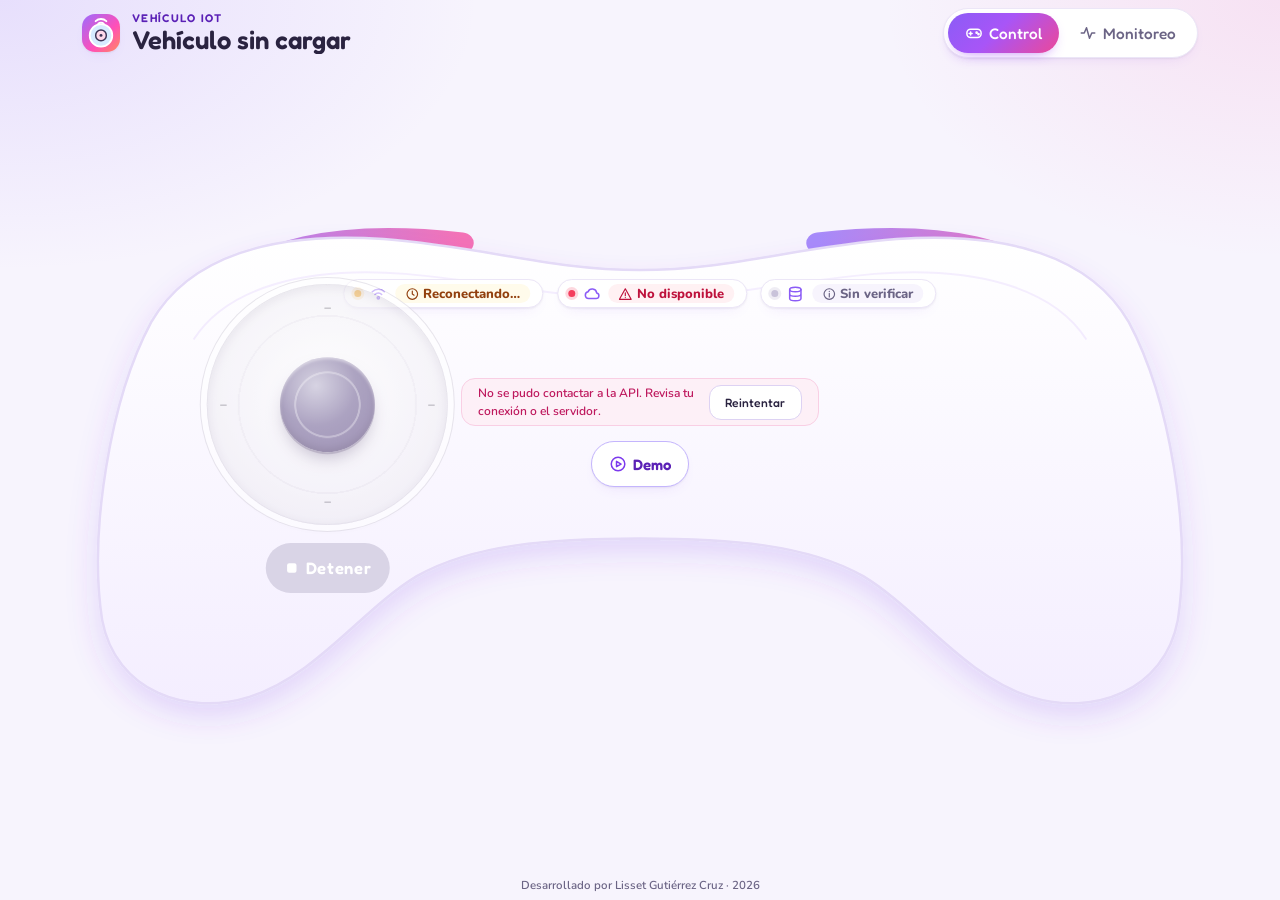
==== commit 9c9d204c: "Control más grande, sin títulos en el rombo y Demo con comando en vivo" ====
--- a/index.html
+++ b/index.html
@@ -13,7 +13,7 @@
 <link rel="preconnect" href="https://fonts.gstatic.com" crossorigin>
 <link href="https://fonts.googleapis.com/css2?family=Fredoka:wght@500;600;700&family=Nunito:wght@500;600;700;800&display=swap" rel="stylesheet">
 <link href="https://cdn.jsdelivr.net/npm/bootstrap@5.3.3/dist/css/bootstrap.min.css" rel="stylesheet" integrity="sha384-QWTKZyjpPEjISv5WaRU9OFeRpok6YctnYmDr5pNlyT2bRjXh0JMhjY6hW+ALEwIH" crossorigin="anonymous">
-<link href="assets/css/estilos.css?v=2026-11-14c" rel="stylesheet">
+<link href="assets/css/estilos.css?v=2026-11-14d" rel="stylesheet">
 <script type="module" src="assets/js/main.js"></script>
 </head>
 <body>
@@ -124,9 +124,10 @@
 
         <div class="botonera-centro">
           <div class="funciones" id="mandoFunciones" role="group" aria-label="Funciones" hidden></div>
-          <button type="button" class="m-btn fun-btn demo-abrir" id="demoAbrir" aria-haspopup="dialog" aria-controls="demoDialogo">
-            <span class="m-forma"><svg class="ico" aria-hidden="true"><use href="#i-demo"/></svg></span>
-            <span class="m-texto" id="demoAbrirTexto">Demo</span>
+          <button type="button" class="demo-abrir" id="demoAbrir" aria-haspopup="dialog" aria-controls="demoDialogo">
+            <svg class="ico" aria-hidden="true"><use href="#i-demo"/></svg>
+            <span class="demo-abrir-texto" id="demoAbrirTexto">Demo</span>
+            <span class="demo-abrir-barra" aria-hidden="true"><span id="demoAbrirAvance"></span></span>
           </button>
         </div>
       </div>
--- a/assets/css/estilos.css
+++ b/assets/css/estilos.css
@@ -183,16 +183,29 @@
 .par-btn .ico { width: 22px; height: 22px; }
 .par-btn .m-texto, .fun-btn .m-texto { display: block; font: 500 .8rem/1.1 var(--titulo); text-align: center; overflow-wrap: normal; }
 
-.funciones { display: contents; }
+.funciones { display: flex; flex-wrap: wrap; justify-content: center; gap: .6rem 1.4rem; }
 .fun-btn { --icono: var(--rosa); display: flex; flex-direction: column; align-items: center; gap: .35rem; min-width: 58px; }
 .fun-btn .m-forma { width: 52px; height: 52px; border-radius: 50%; }
 
 /* ---- DEMO y botones generales ---- */
 /* Botón compacto «Demo» (abre el modal). Mientras corre una DEMO se pinta con el degradado. */
-.demo-abrir { --icono: var(--morado); }
-#zonaControl[data-demo="true"] .demo-abrir .m-forma { background: var(--grad); border-color: transparent; animation: pulso-demo 1.6s ease-out infinite; }
+.demo-abrir {
+  position: relative; overflow: hidden; display: inline-flex; align-items: center; justify-content: center; gap: .45rem;
+  min-height: 44px; max-width: 100%; padding: 0 1.3rem; border-radius: 99px;
+  font: 600 .95rem var(--titulo); color: var(--morado-texto);
+  background: var(--blanco); border: 1px solid #C4B5FD; box-shadow: var(--sombra-1);
+  transition: transform .08s, box-shadow .15s, background-color .15s;
+}
+.demo-abrir .ico { width: 20px; height: 20px; color: var(--morado); }
+.demo-abrir-texto { min-width: 0; white-space: nowrap; overflow: hidden; text-overflow: ellipsis; }
+.demo-abrir-barra { position: absolute; left: 0; right: 0; bottom: 0; height: 4px; background: rgba(255, 255, 255, .35); display: none; }
+.demo-abrir-barra > span { display: block; height: 100%; width: 0; background: #fff; transition: width .3s; }
+@media (hover: hover) { .demo-abrir:hover { box-shadow: var(--sombra-1), var(--anillo); } }
+.demo-abrir:active { transform: scale(.97); }
+/* Mientras corre: degradado, comando en curso y barra de avance. */
+#zonaControl[data-demo="true"] .demo-abrir { background: var(--grad); border-color: transparent; color: #fff; animation: pulso-demo 1.6s ease-out infinite; }
 #zonaControl[data-demo="true"] .demo-abrir .ico { color: #fff; }
-#zonaControl[data-demo="true"] .demo-abrir .m-texto { color: var(--rosa-texto); }
+#zonaControl[data-demo="true"] .demo-abrir-barra { display: block; }
 @keyframes pulso-demo { 0% { box-shadow: 0 0 0 0 rgba(236, 72, 153, .45); } 100% { box-shadow: 0 0 0 12px rgba(236, 72, 153, 0); } }
 
 /* Modal de DEMO */
@@ -263,7 +276,7 @@
 #alertaCarga { order: 0; }
 .remoto-estados { order: 1; }
 .remoto-izq { order: 3; align-self: center; }
-.botonera-centro { order: 5; display: flex; flex-wrap: wrap; justify-content: center; gap: .6rem 1.4rem; padding-top: 1rem; border-top: 1px solid var(--linea); }
+.botonera-centro { order: 5; display: flex; flex-direction: column; align-items: center; gap: .9rem; padding-top: 1rem; border-top: 1px solid var(--linea); }
 .remoto-der { order: 4; }
 .nota-conexion { margin-top: .45rem !important; padding-inline: .2rem; }
 @media (orientation: portrait) and (max-width: 575.98px) {
@@ -317,49 +330,52 @@
   .nota-conexion { display: none; }
 
   /* Stick izquierdo + DETENER */
-  .remoto-izq { left: 22%; top: 17%; transform: translateX(-50%); width: 28%; max-width: none; gap: 4cqh; }
-  .joystick { --tam: 40cqh; box-shadow: inset 0 3px 10px rgba(91, 33, 182, .12), 0 0 0 1.2cqh var(--blanco), 0 0 0 calc(1.2cqh + 1px) var(--linea-2), var(--sombra-1); }
+  .remoto-izq { left: 22%; top: 14%; transform: translateX(-50%); width: 28%; max-width: none; gap: 3.5cqh; }
+  .joystick { --tam: 48cqh; box-shadow: inset 0 3px 10px rgba(91, 33, 182, .12), 0 0 0 1.2cqh var(--blanco), 0 0 0 calc(1.2cqh + 1px) var(--linea-2), var(--sombra-1); }
   .joystick.activo { box-shadow: inset 0 3px 10px rgba(91, 33, 182, .14), 0 0 0 1.2cqh var(--blanco), 0 0 0 calc(1.2cqh + 1px) #C4B5FD, 0 0 0 2.6cqh rgba(168, 85, 247, .12); }
-  .dir { font-size: max(.5rem, 2.3cqh); white-space: nowrap; max-width: 32%; text-overflow: ellipsis; }
+  .dir { font-size: max(.48rem, 2.2cqh); letter-spacing: 0; white-space: nowrap; max-width: 36%; text-overflow: ellipsis; }
   #joystickNota { display: none; }
-  .boton-detener { min-width: 0; min-height: 0; height: 9cqh; padding: 0 3.2cqh; font-size: max(.7rem, 3cqh); gap: 1.2cqh; }
+  .boton-detener { min-width: 0; min-height: 0; height: 10cqh; padding: 0 3.6cqh; font-size: max(.72rem, 3.3cqh); gap: 1.2cqh; }
   .boton-detener .ico { width: max(12px, 3.2cqh); height: max(12px, 3.2cqh); }
 
   /* Centro: Luces, Música y el botón Demo (abre el modal). */
-  .remoto-centro { display: flex; position: absolute; z-index: 1; left: 34%; right: 34%; top: 24%; bottom: 35%; flex-direction: column; justify-content: center; gap: 3cqh; min-width: 0; }
+  .remoto-centro { display: flex; position: absolute; z-index: 1; left: 34%; right: 34%; top: 23%; bottom: 36%; flex-direction: column; justify-content: center; align-items: center; gap: 3cqh; min-width: 0; }
   .remoto-centro > * { position: static; }
   #alertaCarga { font-size: max(.7rem, 2.4cqh); padding: 1cqh 1.4cqw; }
   #alertaCarga .btn { min-height: 0; height: 7cqh; padding: 0 1.4cqw; font-size: max(.7rem, 2.4cqh); }
-  .botonera-centro { flex-wrap: nowrap; gap: 4cqw; padding: 0; border: 0; }
+  .botonera-centro { gap: 3.5cqh; padding: 0; border: 0; max-width: 100%; }
+  .funciones { flex-wrap: nowrap; gap: 3cqw; }
+  .demo-abrir { min-height: 0; height: 9cqh; padding: 0 3.4cqh; gap: 1.2cqh; font-size: max(.7rem, 3cqh); max-width: 100%; }
+  .demo-abrir .ico { width: max(14px, 3.6cqh); height: max(14px, 3.6cqh); flex: none; }
+  .demo-abrir-barra { height: max(3px, .9cqh); }
   .fun-btn { min-width: 0; gap: .8cqh; }
-  .fun-btn .m-forma { width: 12cqh; height: 12cqh; }
+  .fun-btn .m-forma { width: 13cqh; height: 13cqh; }
   .fun-btn .ico { width: 5.2cqh; height: 5.2cqh; min-width: 14px; min-height: 14px; }
   .fun-btn .m-texto { font-size: max(.58rem, 2.5cqh); white-space: nowrap; }
 
   /* Rombo derecho tipo A/B/X/Y: X/B = Torreta (izq/der), Y/A = Brazo (descargar/excavar). */
-  .remoto-der { left: 78%; top: 14%; transform: translateX(-50%); width: 44cqh; height: 44cqh; }
+  .remoto-der { left: 78%; top: 12%; transform: translateX(-50%); width: 52cqh; height: 52cqh; }
   .grupos:not(:has(> .grupo:nth-child(3))) {
     display: grid; gap: 0;
     grid-template-columns: repeat(3, minmax(0, 1fr)); grid-template-rows: repeat(3, minmax(0, 1fr));
-    grid-template-areas: ". y ." "x . b" "tt a tb";
+    grid-template-areas: ". y ." "x . b" ". a .";
   }
   .grupos:not(:has(> .grupo:nth-child(3))) .grupo,
   .grupos:not(:has(> .grupo:nth-child(3))) .grupo-botones { display: contents; }
-  .grupos:not(:has(> .grupo:nth-child(3))) .grupo-titulo { align-self: end; font-size: max(.52rem, 2.1cqh); margin: 0; }
-  .grupo[data-grupo="torreta"] .grupo-titulo { grid-area: tt; justify-self: start; }
-  .grupo[data-grupo="brazo"] .grupo-titulo { grid-area: tb; justify-self: end; text-align: right; }
+  /* Sin títulos: el color identifica el grupo (morado = Torreta, rosa = Brazo) y cada botón conserva su nombre accesible. */
+  .grupos:not(:has(> .grupo:nth-child(3))) .grupo-titulo { display: none; }
   .grupo[data-grupo="torreta"] .par-btn:nth-child(1) { grid-area: x; }
   .grupo[data-grupo="torreta"] .par-btn:nth-child(2) { grid-area: b; }
   .grupo[data-grupo="brazo"] .par-btn:nth-child(1) { grid-area: a; }
   .grupo[data-grupo="brazo"] .par-btn:nth-child(2) { grid-area: y; }
   .grupos:not(:has(> .grupo:nth-child(3))) .par-btn { place-self: center; }
   .grupos:not(:has(> .grupo:nth-child(3))) .par-btn .m-forma {
-    width: 12.5cqh; height: 12.5cqh; min-height: 0; padding: 0; border-radius: 50%;
+    width: 14cqh; height: 14cqh; min-height: 0; padding: 0; border-radius: 50%;
     box-shadow: 0 1px 2px rgba(42, 35, 64, .08), 0 1cqh 2cqh -1.2cqh rgba(124, 58, 237, .45);
   }
   .grupo[data-grupo="torreta"] .m-btn:not(:disabled) .m-forma { border-color: #C4B5FD; }
   .grupo[data-grupo="brazo"] .m-btn:not(:disabled) .m-forma { border-color: #F9A8D4; }
-  .grupos:not(:has(> .grupo:nth-child(3))) .par-btn .ico { width: 5cqh; height: 5cqh; min-width: 14px; min-height: 14px; }
+  .grupos:not(:has(> .grupo:nth-child(3))) .par-btn .ico { width: 5.6cqh; height: 5.6cqh; min-width: 14px; min-height: 14px; }
   .grupos:not(:has(> .grupo:nth-child(3))) .par-btn .m-texto {
     position: absolute; top: 100%; left: 50%; transform: translateX(-50%); margin-top: .8cqh;
     font-size: max(.55rem, 2.2cqh); white-space: nowrap; color: var(--suave);
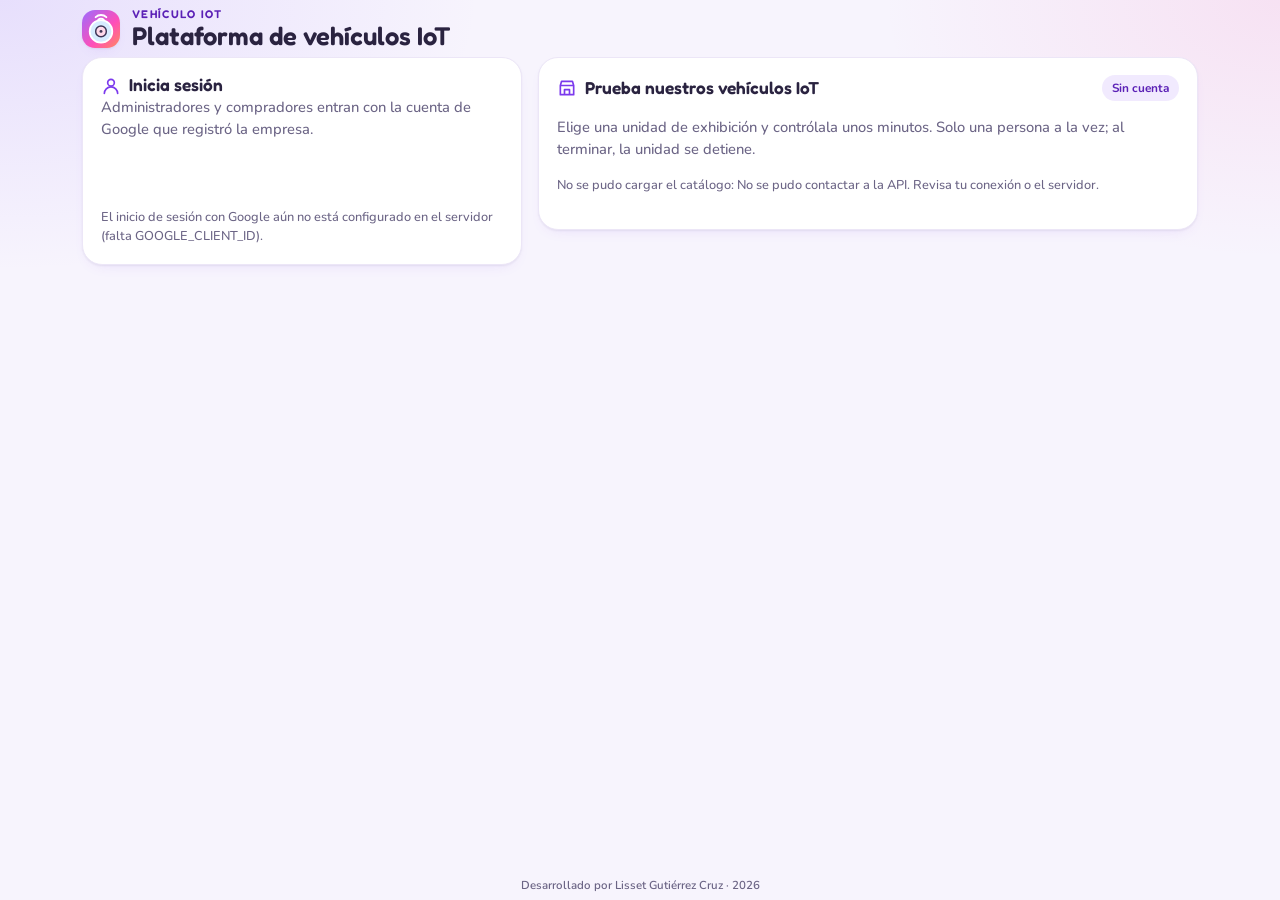
==== commit c0b3b774: "4.3: login con Google, roles, Administración, Mis vehículos, editor de demos e Invitado" ====
--- a/index.html
+++ b/index.html
@@ -4,7 +4,7 @@
 <meta charset="utf-8">
 <meta name="viewport" content="width=device-width, initial-scale=1, viewport-fit=cover">
 <meta name="theme-color" content="#F7F4FD">
-<meta name="description" content="Aplicación web de control para un vehículo IoT: joystick, comandos y DEMO.">
+<meta name="description" content="Plataforma IoT: control, monitoreo y administración de vehículos con roles.">
 <title>Control de vehículo IoT</title>
 <link rel="icon" href="assets/img/favicon.svg" type="image/svg+xml">
 <link rel="icon" href="assets/img/favicon-32.png" type="image/png" sizes="32x32">
@@ -13,7 +13,7 @@
 <link rel="preconnect" href="https://fonts.gstatic.com" crossorigin>
 <link href="https://fonts.googleapis.com/css2?family=Fredoka:wght@500;600;700&family=Nunito:wght@500;600;700;800&display=swap" rel="stylesheet">
 <link href="https://cdn.jsdelivr.net/npm/bootstrap@5.3.3/dist/css/bootstrap.min.css" rel="stylesheet" integrity="sha384-QWTKZyjpPEjISv5WaRU9OFeRpok6YctnYmDr5pNlyT2bRjXh0JMhjY6hW+ALEwIH" crossorigin="anonymous">
-<link href="assets/css/estilos.css?v=2026-11-14d" rel="stylesheet">
+<link href="assets/css/estilos.css?v=2026-11-22b" rel="stylesheet">
 <script type="module" src="assets/js/main.js"></script>
 </head>
 <body>
@@ -46,6 +46,16 @@
   <symbol id="i-actividad" viewBox="0 0 24 24"><path d="M3 12h4l3-7 4 14 3-7h4"/></symbol>
   <symbol id="i-lista" viewBox="0 0 24 24"><path d="M9 6h11M9 12h11M9 18h11"/><circle cx="4.5" cy="6" r="1"/><circle cx="4.5" cy="12" r="1"/><circle cx="4.5" cy="18" r="1"/></symbol>
   <symbol id="i-recargar" viewBox="0 0 24 24"><path d="M20 11a8 8 0 1 0-2.3 5.7M20 4v7h-7"/></symbol>
+  <symbol id="i-usuario" viewBox="0 0 24 24"><circle cx="12" cy="8" r="4"/><path d="M4 21a8 8 0 0 1 16 0"/></symbol>
+  <symbol id="i-salir" viewBox="0 0 24 24"><path d="M15 4h3a2 2 0 0 1 2 2v12a2 2 0 0 1-2 2h-3M10 17l-5-5 5-5M5 12h11"/></symbol>
+  <symbol id="i-escudo" viewBox="0 0 24 24"><path d="M12 3l8 3v6c0 4.5-3.4 8-8 9-4.6-1-8-4.5-8-9V6z"/><path d="M9 12l2 2 4-4"/></symbol>
+  <symbol id="i-coche" viewBox="0 0 24 24"><path d="M5 16V11l2-5h10l2 5v5"/><path d="M3 16h18v3H3z"/><circle cx="7.5" cy="19" r="1.5"/><circle cx="16.5" cy="19" r="1.5"/></symbol>
+  <symbol id="i-tienda" viewBox="0 0 24 24"><path d="M4 9l1.5-5h13L20 9M4 9h16v11H4zM9 20v-6h6v6"/></symbol>
+  <symbol id="i-mas" viewBox="0 0 24 24"><path d="M12 5v14M5 12h14"/></symbol>
+  <symbol id="i-editar" viewBox="0 0 24 24"><path d="M4 20h4L19 9l-4-4L4 16z"/><path d="M13.5 6.5l4 4"/></symbol>
+  <symbol id="i-basura" viewBox="0 0 24 24"><path d="M5 7h14M10 11v6M14 11v6M6 7l1 13h10l1-13M9 7V4h6v3"/></symbol>
+  <symbol id="i-abajo" viewBox="0 0 24 24"><path d="M12 5v14M5.5 12.5L12 19l6.5-6.5"/></symbol>
+  <symbol id="i-cerrar" viewBox="0 0 24 24"><path d="M6 6l12 12M18 6L6 18"/></symbol>
 </svg>
 
 <header class="encabezado container-xl">
@@ -58,10 +68,30 @@
   <nav class="navegacion" aria-label="Secciones de la aplicación">
     <a class="nav-enlace" href="#control" data-vista="control"><svg class="ico" aria-hidden="true"><use href="#i-mando"/></svg><span>Control</span></a>
     <a class="nav-enlace" href="#monitoreo" data-vista="monitoreo"><svg class="ico" aria-hidden="true"><use href="#i-actividad"/></svg><span>Monitoreo</span></a>
+    <a class="nav-enlace" href="#unidades" data-vista="unidades" hidden><svg class="ico" aria-hidden="true"><use href="#i-coche"/></svg><span>Mis vehículos</span></a>
+    <a class="nav-enlace" href="#administracion" data-vista="administracion" hidden><svg class="ico" aria-hidden="true"><use href="#i-escudo"/></svg><span>Administración</span></a>
   </nav>
+  <div class="cuenta" id="cuenta" hidden>
+    <span class="cuenta-avatar" id="cuentaAvatar" aria-hidden="true"></span>
+    <span class="cuenta-datos"><span class="cuenta-nombre" id="cuentaNombre"></span><span class="cuenta-rol" id="cuentaRol"></span></span>
+    <button type="button" class="cuenta-salir" id="cuentaSalir"><svg class="ico" aria-hidden="true"><use href="#i-salir"/></svg><span class="visually-hidden">Cerrar sesión</span></button>
+  </div>
 </header>
 
 <main class="container-xl" id="contenido">
+  <!-- 4.3: aviso de la prueba de Invitado (tiempo restante) -->
+  <div class="aviso-invitado" id="avisoInvitado" role="status" hidden>
+    <svg class="ico" aria-hidden="true"><use href="#i-reloj"/></svg>
+    <span>Prueba de Invitado · <strong id="invitadoTiempo">--:--</strong> restantes · solo comandos permitidos</span>
+    <button type="button" class="btn boton-secundario btn-chico" id="invitadoTerminar">Terminar prueba</button>
+  </div>
+  <!-- 4.3: sin unidad elegida (Admin sin unidades de empresa, comprador sin vehículos, etc.) -->
+  <div class="sin-unidad" id="sinUnidad" hidden>
+    <svg class="ico" aria-hidden="true"><use href="#i-coche"/></svg>
+    <p class="mb-1"><strong>No hay una unidad seleccionada.</strong></p>
+    <p class="nota mb-2" id="sinUnidadTexto">Elige una en «Mis vehículos».</p>
+    <a class="btn boton-principal btn-chico" href="#unidades" id="sinUnidadIr">Ir a Mis vehículos</a>
+  </div>
   <!-- ===== Vista CONTROL (práctica 4.1) ===== -->
   <section class="remoto vista" id="zonaControl" data-vista="control" aria-labelledby="tituloMando" tabindex="-1">
     <h2 id="tituloMando" class="visually-hidden">Control remoto del vehículo</h2>
@@ -203,6 +233,113 @@
       <p class="nota mb-0">Solo movimientos individuales persistidos en RDS y leídos con la API. Los pasos de una DEMO no se guardan en el historial.</p>
     </section>
   </section>
+
+  <!-- ===== Vista ACCESO (práctica 4.3) ===== -->
+  <section class="acceso vista" id="vistaAcceso" data-vista="acceso" aria-labelledby="tituloAcceso" tabindex="-1" hidden>
+    <h2 id="tituloAcceso" class="visually-hidden">Acceso a la plataforma</h2>
+    <section class="mon-tarjeta acceso-login" aria-labelledby="tituloLogin">
+      <h3 id="tituloLogin" class="mon-titulo"><svg class="ico" aria-hidden="true"><use href="#i-usuario"/></svg>Inicia sesión</h3>
+      <p class="texto-suave">Administradores y compradores entran con la cuenta de Google que registró la empresa.</p>
+      <div class="google-boton" id="googleBoton"></div>
+      <p class="nota mb-0 mt-2" id="loginEstado" role="status"></p>
+    </section>
+    <section class="mon-tarjeta acceso-catalogo" aria-labelledby="tituloCatalogo">
+      <header class="mon-cabecera">
+        <h3 id="tituloCatalogo" class="mon-titulo"><svg class="ico" aria-hidden="true"><use href="#i-tienda"/></svg>Prueba nuestros vehículos IoT</h3>
+        <span class="chip" id="catalogoChip">Sin cuenta</span>
+      </header>
+      <p class="texto-suave">Elige una unidad de exhibición y contrólala unos minutos. Solo una persona a la vez; al terminar, la unidad se detiene.</p>
+      <div class="catalogo" id="catalogo" aria-live="polite"><p class="nota">Cargando catálogo…</p></div>
+    </section>
+  </section>
+
+  <!-- ===== Vista MIS VEHÍCULOS + editor de demos (práctica 4.3) ===== -->
+  <section class="unidades vista" id="vistaUnidades" data-vista="unidades" aria-labelledby="tituloUnidades" tabindex="-1" hidden>
+    <h2 id="tituloUnidades" class="visually-hidden">Mis vehículos y demos</h2>
+    <section class="mon-tarjeta" aria-labelledby="tituloMisVehiculos">
+      <header class="mon-cabecera">
+        <h3 id="tituloMisVehiculos" class="mon-titulo"><svg class="ico" aria-hidden="true"><use href="#i-coche"/></svg><span id="tituloMisVehiculosTexto">Mis vehículos</span></h3>
+      </header>
+      <div class="unidades-lista" id="unidadesLista" aria-live="polite"><p class="nota">Cargando…</p></div>
+    </section>
+    <section class="mon-tarjeta" id="demosSeccion" aria-labelledby="tituloDemosEditor" hidden>
+      <header class="mon-cabecera">
+        <h3 id="tituloDemosEditor" class="mon-titulo"><svg class="ico" aria-hidden="true"><use href="#i-demo"/></svg><span id="tituloDemosTexto">Demos</span></h3>
+        <button type="button" class="btn boton-principal btn-chico" id="demoNueva"><svg class="ico" aria-hidden="true"><use href="#i-mas"/></svg><span>Nueva demo</span></button>
+      </header>
+      <div class="demos-lista" id="demosLista" aria-live="polite"></div>
+      <form class="editor" id="editorDemo" novalidate hidden aria-labelledby="editorTitulo">
+        <h4 class="editor-titulo" id="editorTitulo">Nueva demo</h4>
+        <div class="editor-campos">
+          <label class="form-label" for="editorNombre">Nombre</label>
+          <input class="form-control" id="editorNombre" maxlength="80" required>
+          <label class="form-label" for="editorDescripcion">Descripción</label>
+          <input class="form-control" id="editorDescripcion" maxlength="255">
+          <label class="editor-activo"><input type="checkbox" id="editorActivo" checked> Activa (aparece en CONTROL)</label>
+        </div>
+        <p class="grupo-titulo mt-3 mb-2">Pasos</p>
+        <ol class="pasos" id="pasosLista"></ol>
+        <button type="button" class="btn boton-secundario btn-chico" id="pasoAgregar"><svg class="ico" aria-hidden="true"><use href="#i-mas"/></svg><span>Agregar paso</span></button>
+        <p class="editor-total" id="editorTotal" aria-live="polite"></p>
+        <p class="editor-error" id="editorError" role="alert" hidden></p>
+        <div class="editor-acciones">
+          <button type="button" class="btn boton-secundario" id="editorCancelar">Cancelar</button>
+          <button type="submit" class="btn boton-principal" id="editorGuardar">Guardar demo</button>
+        </div>
+      </form>
+    </section>
+  </section>
+
+  <!-- ===== Vista ADMINISTRACIÓN (práctica 4.3) ===== -->
+  <section class="administracion vista" id="vistaAdmin" data-vista="administracion" aria-labelledby="tituloAdmin" tabindex="-1" hidden>
+    <h2 id="tituloAdmin" class="visually-hidden">Administración comercial</h2>
+    <div class="dash" id="dashboard" aria-live="polite"></div>
+    <div class="admin-tabs" role="tablist" aria-label="Secciones de administración">
+      <button type="button" role="tab" class="admin-tab" id="tabUnidades" aria-controls="panelUnidades" aria-selected="true">Unidades</button>
+      <button type="button" role="tab" class="admin-tab" id="tabModelos" aria-controls="panelModelos" aria-selected="false">Modelos</button>
+      <button type="button" role="tab" class="admin-tab" id="tabClientes" aria-controls="panelClientes" aria-selected="false">Clientes</button>
+      <button type="button" role="tab" class="admin-tab" id="tabBitacora" aria-controls="panelBitacora" aria-selected="false">Bitácora</button>
+    </div>
+    <section class="mon-tarjeta admin-panel" id="panelUnidades" role="tabpanel" aria-labelledby="tabUnidades">
+      <header class="mon-cabecera">
+        <h3 class="mon-titulo">Inventario de unidades</h3>
+        <button type="button" class="btn boton-principal btn-chico" id="unidadNueva"><svg class="ico" aria-hidden="true"><use href="#i-mas"/></svg><span>Nueva unidad</span></button>
+      </header>
+      <div class="filtros">
+        <label class="visually-hidden" for="filtroEstado">Filtrar por estado</label>
+        <select class="form-select" id="filtroEstado">
+          <option value="">Todos los estados</option><option>DISPONIBLE</option><option>ASIGNADO</option><option>EXHIBICION</option><option>INACTIVO</option>
+        </select>
+        <label class="visually-hidden" for="filtroBuscar">Buscar</label>
+        <input class="form-control" id="filtroBuscar" type="search" placeholder="Buscar serie, nombre, modelo o correo">
+      </div>
+      <div class="tabla-caja"><table class="tabla-mov tabla-admin" id="tablaUnidades"><caption class="visually-hidden">Unidades</caption></table></div>
+    </section>
+    <section class="mon-tarjeta admin-panel" id="panelModelos" role="tabpanel" aria-labelledby="tabModelos" hidden>
+      <header class="mon-cabecera">
+        <h3 class="mon-titulo">Modelos comerciales</h3>
+        <button type="button" class="btn boton-principal btn-chico" id="modeloNuevo"><svg class="ico" aria-hidden="true"><use href="#i-mas"/></svg><span>Nuevo modelo</span></button>
+      </header>
+      <div class="tabla-caja"><table class="tabla-mov tabla-admin" id="tablaModelos"><caption class="visually-hidden">Modelos</caption></table></div>
+    </section>
+    <section class="mon-tarjeta admin-panel" id="panelClientes" role="tabpanel" aria-labelledby="tabClientes" hidden>
+      <header class="mon-cabecera">
+        <h3 class="mon-titulo">Clientes y administradores</h3>
+        <button type="button" class="btn boton-principal btn-chico" id="usuarioNuevo"><svg class="ico" aria-hidden="true"><use href="#i-mas"/></svg><span>Nueva cuenta</span></button>
+      </header>
+      <div class="tabla-caja"><table class="tabla-mov tabla-admin" id="tablaUsuarios"><caption class="visually-hidden">Cuentas</caption></table></div>
+    </section>
+    <section class="mon-tarjeta admin-panel" id="panelBitacora" role="tabpanel" aria-labelledby="tabBitacora" hidden>
+      <header class="mon-cabecera">
+        <h3 class="mon-titulo">Bitácora de auditoría</h3>
+        <div class="paginas">
+          <button type="button" class="btn boton-secundario btn-chico" id="bitacoraRecientes">Más recientes</button>
+          <button type="button" class="btn boton-secundario btn-chico" id="bitacoraAntiguos">Más antiguos</button>
+        </div>
+      </header>
+      <div class="tabla-caja"><table class="tabla-mov tabla-admin" id="tablaBitacora"><caption class="visually-hidden">Bitácora</caption></table></div>
+    </section>
+  </section>
 </main>
 
 <footer class="pie container-xl"><p class="mb-0" id="creditos"></p></footer>
@@ -229,6 +366,16 @@
   <div class="progress demo-barra" id="demoBarra" role="progressbar" aria-label="Avance de la DEMO" aria-valuemin="0" aria-valuemax="100" aria-valuenow="0" hidden><div class="progress-bar"></div></div>
 </div>
 </dialog>
+<!-- 4.3: diálogo reutilizable para los formularios de Administración y Mis vehículos -->
+<dialog class="dialogo" id="dlgForm" aria-labelledby="dlgFormTitulo">
+<div class="dialogo-contenido">
+  <div class="dialogo-cabecera">
+    <h2 id="dlgFormTitulo"></h2>
+    <button type="button" class="dialogo-cerrar" id="dlgFormCerrar" aria-label="Cerrar"><svg class="ico" aria-hidden="true"><use href="#i-cerrar"/></svg></button>
+  </div>
+  <form id="dlgFormCuerpo" class="dlg-form" novalidate></form>
+</div>
+</dialog>
 <div id="avisos" class="avisos" aria-live="polite"></div>
 <noscript><p class="alert alerta-carga m-3">Esta aplicación necesita JavaScript para funcionar.</p></noscript>
 </body>
--- a/assets/css/estilos.css
+++ b/assets/css/estilos.css
@@ -69,7 +69,8 @@
 .vista:focus { outline: none; }
 @media (max-width: 575.98px) {
   .navegacion { order: 3; flex: 1 1 100%; }
-  .nav-enlace { flex: 1; }
+  .nav-enlace { flex: 1; padding-inline: .55rem; white-space: nowrap; font-size: .9rem; gap: .3rem; }
+  .nav-enlace .ico { width: 16px; height: 16px; }
 }
 
 /* ---- Indicadores ---- */
@@ -300,7 +301,8 @@
   .encabezado-logo { width: 38px; height: 38px; }
   .encabezado h1 { font-size: clamp(1.15rem, 2.3vw, 1.6rem); white-space: nowrap; overflow: hidden; text-overflow: ellipsis; }
   .encabezado .texto-suave { display: none; }
-  html[data-vista="control"] main { flex: 1 1 auto; min-height: 0; display: flex; padding-bottom: .4rem; }
+  html[data-vista="control"] main { flex: 1 1 auto; min-height: 0; display: flex; flex-direction: column; padding-bottom: .4rem; }
+  html[data-vista="control"] .aviso-invitado { flex: none; margin-bottom: .4rem; padding-block: .3rem; }
   .pie { flex: none; padding-top: .2rem; padding-bottom: max(.35rem, env(safe-area-inset-bottom)); font-size: .72rem; }
 
   .remoto { flex: 1 1 auto; min-width: 0; min-height: 0; container-type: size; display: grid; place-items: center; }
@@ -317,7 +319,7 @@
   .remoto-cuerpo > :not(.silueta) { position: absolute; z-index: 1; }
 
   /* Indicadores: tira de LEDs arriba al centro, entre los dos sticks. */
-  .remoto-estados { left: 50%; top: 13%; transform: translateX(-50%); width: 34%; }
+  .remoto-estados { left: 53%; top: 13%; transform: translateX(-50%); width: 28%; }
   .remoto-estados .estados { display: flex; justify-content: center; gap: 1.2cqw; }
   .remoto-estados .estados > li { min-width: 0; flex: none; }
   .remoto-estados .indicador { padding: .8cqh 1.1cqw .8cqh .9cqw; gap: .7cqw; border-radius: 99px; box-shadow: var(--sombra-1); }
@@ -397,6 +399,8 @@
   .encabezado-sub { display: none; }
   .encabezado h1 { font-size: 1.1rem; }
   .nav-enlace { min-height: 32px; padding: .15rem .8rem; font-size: .88rem; }
+  .cuenta-datos { display: none; }
+  .cuenta-avatar, .cuenta-salir { width: 28px; height: 28px; }
   .pie { font-size: .62rem; line-height: 1.2; padding-top: 0; padding-bottom: max(.2rem, env(safe-area-inset-bottom)); }
 }
 
@@ -490,6 +494,139 @@
   .ultimo-nombre { font-size: 1.55rem; }
 }
 
+/* =========================================================================
+   Práctica 4.3: cuenta, acceso, invitado, Mis vehículos, editor de demos y Administración
+   ========================================================================= */
+.btn-chico { min-height: 38px; padding: .25rem .85rem; font-size: .9rem; }
+.btn-chico .ico { width: 17px; height: 17px; }
+.boton-peligro { background: linear-gradient(135deg, #FB7185, var(--mal-oscuro)); color: #fff; border: 0; }
+.boton-peligro:hover, .boton-peligro:focus { color: #fff; filter: brightness(1.05); }
+
+/* Cuenta en el encabezado */
+.cuenta { display: flex; align-items: center; gap: .5rem; padding: 4px 4px 4px 4px; background: var(--blanco); border: 1px solid var(--linea); border-radius: 99px; box-shadow: var(--sombra-1); }
+.cuenta-avatar { width: 32px; height: 32px; display: grid; place-items: center; border-radius: 50%; background: var(--grad); color: #fff; font: 600 .95rem var(--titulo); }
+.cuenta-datos { display: flex; flex-direction: column; line-height: 1.1; min-width: 0; }
+.cuenta-nombre { font-weight: 800; font-size: .85rem; max-width: 12rem; overflow: hidden; text-overflow: ellipsis; white-space: nowrap; }
+.cuenta-rol { font-size: .72rem; font-weight: 700; color: var(--morado-texto); }
+.cuenta-salir { width: 34px; height: 34px; display: grid; place-items: center; border: 0; border-radius: 50%; background: var(--fondo); color: var(--suave); }
+.cuenta-salir:hover { background: var(--rosa-claro); color: var(--rosa-texto); }
+.cuenta-salir .ico { width: 18px; height: 18px; }
+@media (max-width: 575.98px) {
+  .cuenta { order: 2; }
+  .cuenta-nombre { max-width: 7rem; }
+}
+
+/* Aviso de la prueba de Invitado y estado sin unidad */
+.aviso-invitado {
+  display: flex; flex-wrap: wrap; align-items: center; gap: .5rem .75rem; margin-bottom: .75rem; padding: .55rem .85rem;
+  border-radius: var(--rad-s); background: var(--rosa-claro); border: 1px solid #F9CFE4; color: var(--rosa-texto); font-weight: 700; font-size: .9rem;
+}
+.aviso-invitado span { flex: 1 1 14rem; }
+.aviso-invitado strong { font-variant-numeric: tabular-nums; font-size: 1.05rem; }
+.aviso-invitado[data-urgente="true"] { background: var(--mal-claro); border-color: #FDA4AF; color: var(--mal-texto); }
+.sin-unidad { max-width: 28rem; margin: 2rem auto; padding: 1.5rem; text-align: center; background: var(--blanco); border: 1px solid var(--linea); border-radius: var(--rad); box-shadow: var(--sombra-1); }
+.sin-unidad > .ico { width: 40px; height: 40px; color: var(--morado); margin-bottom: .5rem; }
+
+/* Acceso y catálogo público */
+.acceso { display: grid; gap: 1rem; padding-bottom: 1.25rem; }
+.acceso-login { text-align: left; }
+.google-boton { min-height: 44px; margin-top: .5rem; }
+.catalogo { display: grid; gap: .75rem; }
+.catalogo-modelo { display: grid; grid-template-columns: 92px minmax(0, 1fr); gap: .85rem; padding: .75rem; border: 1px solid var(--linea); border-radius: var(--rad-s); background: var(--blanco); }
+.catalogo-img { width: 92px; height: 92px; object-fit: cover; border-radius: 12px; background: var(--fondo); }
+.catalogo-img-vacia { display: grid; place-items: center; color: var(--morado-2); }
+.catalogo-img-vacia .ico { width: 40px; height: 40px; }
+.catalogo-info h4 { margin: 0 0 .2rem; font: 600 1.05rem var(--titulo); }
+.catalogo-unidades { display: grid; gap: .4rem; margin: .4rem 0 0; }
+.catalogo-unidad { display: flex; align-items: center; justify-content: space-between; gap: .5rem; }
+.catalogo-unidad > span { display: flex; align-items: center; gap: .45rem; flex-wrap: wrap; }
+@media (min-width: 900px) {
+  .acceso { grid-template-columns: minmax(0, 4fr) minmax(0, 6fr); align-items: start; }
+}
+
+/* Chips de estado */
+.chip-estado { display: inline-flex; align-items: center; padding: .12rem .55rem; border-radius: 99px; font: 800 .72rem/1.3 Nunito, sans-serif; background: var(--fondo); color: var(--suave); white-space: nowrap; }
+.chip-estado.ok, .chip-estado.estado-disponible { background: var(--ok-claro); color: var(--ok-texto); }
+.chip-estado.ocupada, .chip-estado.estado-asignado { background: var(--morado-claro); color: var(--morado-texto); }
+.chip-estado.estado-exhibicion, .chip-estado.privada { background: var(--rosa-claro); color: var(--rosa-texto); }
+.chip-estado.estado-inactivo { background: #F1EEF6; color: var(--suave); }
+.chip-estado.fabrica { background: var(--morado-claro); color: var(--morado-texto); }
+
+/* Mis vehículos */
+.unidades { display: grid; gap: 1rem; padding-bottom: 1.25rem; }
+.unidades-lista { display: grid; gap: .6rem; }
+.unidad-tarjeta { display: grid; grid-template-columns: auto minmax(0, 1fr); gap: .5rem .85rem; align-items: center; padding: .75rem .85rem; border: 1px solid var(--linea); border-radius: var(--rad-s); background: var(--blanco); }
+.unidad-tarjeta.en-uso { border-color: #C4B5FD; box-shadow: var(--anillo); }
+.unidad-icono { width: 48px; height: 48px; display: grid; place-items: center; border-radius: 14px; background: var(--grad); color: #fff; }
+.unidad-icono .ico { width: 26px; height: 26px; }
+.unidad-info h4 { margin: 0; font: 600 1.02rem var(--titulo); }
+.unidad-acciones { grid-column: 1 / -1; display: flex; flex-wrap: wrap; gap: .4rem; }
+@media (min-width: 720px) {
+  .unidad-tarjeta { grid-template-columns: auto minmax(0, 1fr) auto; }
+  .unidad-acciones { grid-column: auto; justify-content: flex-end; }
+}
+
+/* Editor de demos */
+.demos { display: grid; gap: .45rem; margin: 0 0 .5rem; }
+.demo-fila-editor { display: flex; align-items: center; gap: .6rem; padding: .55rem .7rem; border: 1px solid var(--linea); border-radius: 12px; }
+.demo-nombre { flex: 1; min-width: 0; display: flex; flex-direction: column; }
+.demo-acciones { display: flex; gap: .25rem; align-items: center; }
+.paso-boton { width: 36px; height: 36px; display: inline-grid; place-items: center; border: 1px solid var(--linea-2); border-radius: 10px; background: var(--blanco); color: var(--morado); }
+.paso-boton:hover:not(:disabled) { background: var(--morado-claro); }
+.paso-boton.peligro { color: var(--mal-texto); }
+.paso-boton.peligro:hover { background: var(--mal-claro); }
+.paso-boton:disabled { color: #C9C3DA; cursor: not-allowed; }
+.paso-boton .ico { width: 17px; height: 17px; }
+.editor { margin-top: 1rem; padding: 1rem; border: 1px dashed #C4B5FD; border-radius: var(--rad-s); background: #FCFAFF; }
+.editor-titulo { margin: 0 0 .75rem; font: 600 1.05rem var(--titulo); }
+.editor-campos { display: grid; gap: .3rem; }
+.editor-campos .form-label { margin: .35rem 0 0; }
+.editor-activo { display: flex; align-items: center; gap: .45rem; margin-top: .5rem; font-weight: 700; font-size: .9rem; }
+.pasos { display: grid; gap: .5rem; padding: 0; margin: 0 0 .6rem; list-style: none; counter-reset: paso; }
+.paso { display: grid; grid-template-columns: 30px minmax(0, 1fr); gap: .45rem .55rem; align-items: center; padding: .55rem; background: var(--blanco); border: 1px solid var(--linea); border-radius: 12px; }
+.paso-orden { grid-row: span 3; width: 28px; height: 28px; display: grid; place-items: center; border-radius: 50%; background: var(--morado-claro); color: var(--morado-texto); font: 600 .85rem var(--titulo); align-self: start; }
+.paso-num { display: grid; grid-template-columns: 4.5rem minmax(0, 1fr) auto; align-items: center; gap: .4rem; margin: 0; font-size: .82rem; font-weight: 700; color: var(--suave); }
+.paso-num .form-control { min-height: 38px; }
+.paso-botones { display: flex; gap: .3rem; justify-content: flex-end; }
+.editor-total { margin: .6rem 0 0; font-weight: 700; font-size: .88rem; color: var(--suave); }
+.editor-total[data-excedido="true"] { color: var(--mal-texto); }
+.editor-error { margin: .5rem 0 0; padding: .45rem .65rem; border-radius: 10px; background: var(--mal-claro); color: var(--mal-texto); font-weight: 700; font-size: .88rem; }
+.editor-acciones { display: flex; justify-content: flex-end; gap: .5rem; margin-top: .9rem; flex-wrap: wrap; }
+@media (min-width: 720px) {
+  .paso { grid-template-columns: 30px minmax(0, 1.3fr) minmax(0, 1fr) minmax(0, 1fr) auto; }
+  .paso-orden { grid-row: auto; align-self: center; }
+  .paso-num { grid-template-columns: auto minmax(0, 1fr) auto; }
+}
+
+/* Administración */
+.administracion { display: grid; gap: 1rem; padding-bottom: 1.25rem; }
+.dash { display: grid; grid-template-columns: repeat(auto-fill, minmax(112px, 1fr)); gap: .6rem; }
+.dash-tarjeta { display: flex; flex-direction: column; gap: .15rem; padding: .75rem .9rem; background: var(--blanco); border: 1px solid var(--linea); border-radius: var(--rad-s); box-shadow: var(--sombra-1); }
+.dash-valor { font: 700 1.7rem/1 var(--titulo); background: var(--grad); -webkit-background-clip: text; background-clip: text; color: transparent; font-variant-numeric: tabular-nums; }
+.dash-titulo { font-size: .8rem; font-weight: 700; color: var(--suave); }
+.admin-tabs { display: flex; gap: .3rem; padding: 4px; overflow-x: auto; background: var(--blanco); border: 1px solid var(--linea); border-radius: 99px; box-shadow: var(--sombra-1); scrollbar-width: none; }
+.admin-tab { flex: 1 0 auto; min-height: 40px; padding: .3rem 1rem; border: 0; border-radius: 99px; background: none; font: 500 .95rem var(--titulo); color: var(--suave); }
+.admin-tab[aria-selected="true"] { background: var(--grad); color: #fff; }
+.filtros { display: grid; grid-template-columns: minmax(0, 1fr); gap: .5rem; margin-bottom: .75rem; }
+@media (min-width: 720px) { .filtros { grid-template-columns: 14rem minmax(0, 1fr); } }
+.tabla-admin td { font-weight: 600; font-size: .92rem; }
+.tabla-admin .col-acciones { white-space: nowrap; }
+.tabla-admin .col-ocultable { display: none; }
+@media (min-width: 992px) { .tabla-admin .col-ocultable { display: table-cell; } }
+.accion { display: inline-flex; align-items: center; gap: .3rem; min-height: 34px; margin: 0 .25rem .25rem 0; padding: .2rem .6rem; border: 1px solid var(--linea-2); border-radius: 99px; background: var(--blanco); color: var(--morado-texto); font: 700 .8rem Nunito, sans-serif; }
+.accion:hover { background: var(--morado-claro); }
+.accion.peligro { color: var(--mal-texto); }
+.accion.peligro:hover { background: var(--mal-claro); }
+.accion .ico { width: 15px; height: 15px; }
+.paginas { display: flex; gap: .4rem; }
+
+/* Diálogo de formularios */
+.dlg-form { display: grid; gap: .55rem; }
+.dlg-campo .form-label { margin-bottom: .2rem; }
+.dlg-check { display: flex; align-items: center; gap: .5rem; padding: .35rem 0; font-weight: 700; }
+.dlg-check input { width: 18px; height: 18px; accent-color: var(--morado); }
+.requerido { color: var(--rosa); }
+
 @media (prefers-reduced-motion: reduce) {
   *, *::before, *::after { transition: none !important; animation: none !important; }
 }
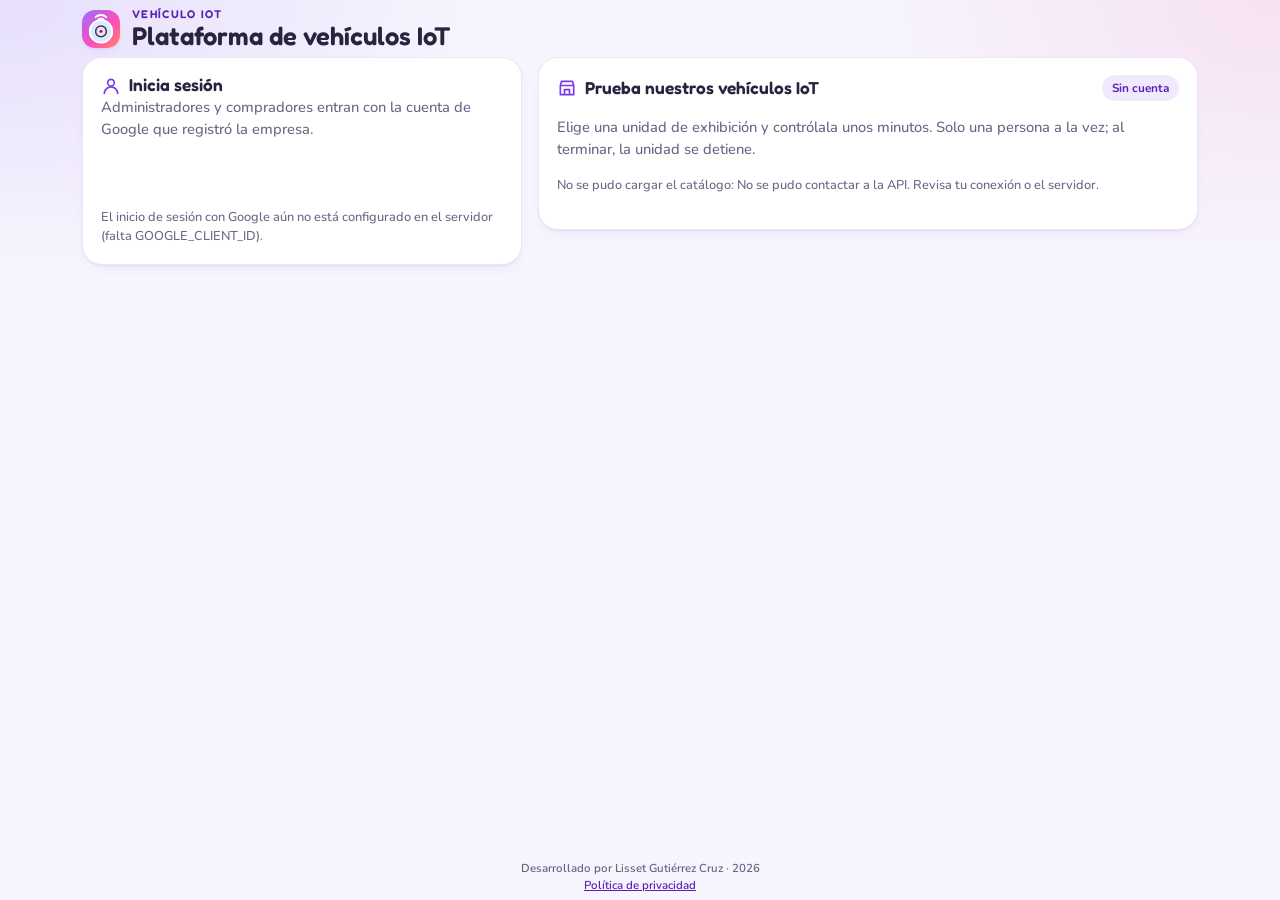
==== commit 958cff05: "Agrega política de privacidad para Google OAuth" ====
--- a/index.html
+++ b/index.html
@@ -13,7 +13,7 @@
 <link rel="preconnect" href="https://fonts.gstatic.com" crossorigin>
 <link href="https://fonts.googleapis.com/css2?family=Fredoka:wght@500;600;700&family=Nunito:wght@500;600;700;800&display=swap" rel="stylesheet">
 <link href="https://cdn.jsdelivr.net/npm/bootstrap@5.3.3/dist/css/bootstrap.min.css" rel="stylesheet" integrity="sha384-QWTKZyjpPEjISv5WaRU9OFeRpok6YctnYmDr5pNlyT2bRjXh0JMhjY6hW+ALEwIH" crossorigin="anonymous">
-<link href="assets/css/estilos.css?v=2026-11-22b" rel="stylesheet">
+<link href="assets/css/estilos.css?v=2026-11-22c" rel="stylesheet">
 <script type="module" src="assets/js/main.js"></script>
 </head>
 <body>
@@ -342,7 +342,7 @@
   </section>
 </main>
 
-<footer class="pie container-xl"><p class="mb-0" id="creditos"></p></footer>
+<footer class="pie container-xl"><p class="mb-0" id="creditos"></p><p class="mb-0"><a href="privacidad.html">Política de privacidad</a></p></footer>
 <dialog class="dialogo" id="demoDialogo" aria-labelledby="tituloDemo">
 <div class="dialogo-contenido">
   <div class="dialogo-cabecera">
--- a/assets/css/estilos.css
+++ b/assets/css/estilos.css
@@ -627,6 +627,14 @@
 .dlg-check input { width: 18px; height: 18px; accent-color: var(--morado); }
 .requerido { color: var(--rosa); }
 
+/* Página de política de privacidad */
+.legal { max-width: 52rem; padding-bottom: 1.5rem; }
+.legal h2 { margin: 1.4rem 0 .5rem; font: 600 1.15rem var(--titulo); color: var(--morado-texto); }
+.legal p, .legal li { line-height: 1.6; }
+.legal ul { padding-left: 1.2rem; }
+.legal a { color: var(--morado-texto); }
+.pie a { color: var(--morado-texto); }
+
 @media (prefers-reduced-motion: reduce) {
   *, *::before, *::after { transition: none !important; animation: none !important; }
 }
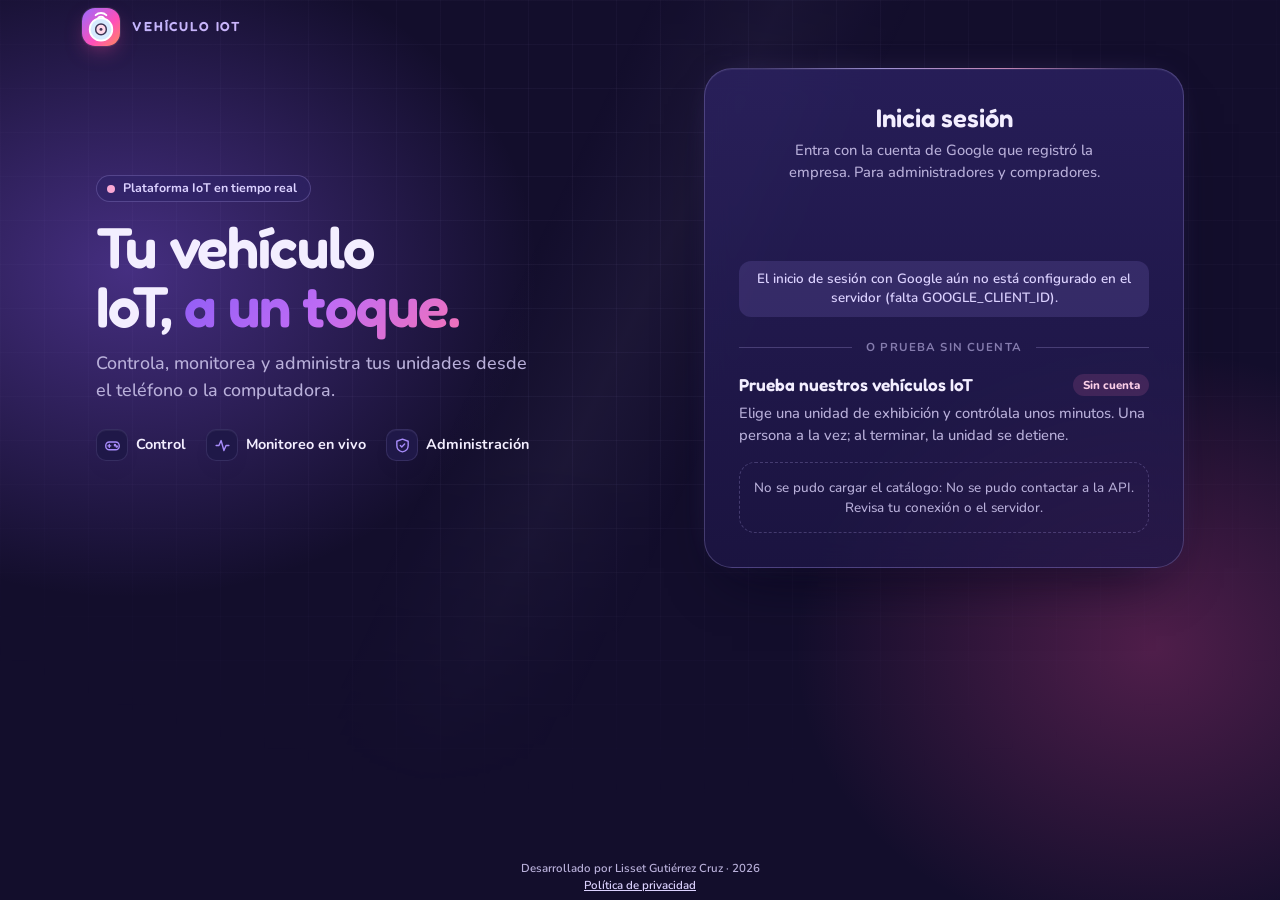
==== commit 71e635c7: "Rediseño: Noche morada, acceso y paneles tipo CRM" ====
--- a/index.html
+++ b/index.html
@@ -1,9 +1,9 @@
 <!DOCTYPE html>
-<html lang="es">
+<html lang="es" data-bs-theme="dark">
 <head>
 <meta charset="utf-8">
 <meta name="viewport" content="width=device-width, initial-scale=1, viewport-fit=cover">
-<meta name="theme-color" content="#F7F4FD">
+<meta name="theme-color" content="#130E2C">
 <meta name="description" content="Plataforma IoT: control, monitoreo y administración de vehículos con roles.">
 <title>Control de vehículo IoT</title>
 <link rel="icon" href="assets/img/favicon.svg" type="image/svg+xml">
@@ -13,7 +13,7 @@
 <link rel="preconnect" href="https://fonts.gstatic.com" crossorigin>
 <link href="https://fonts.googleapis.com/css2?family=Fredoka:wght@500;600;700&family=Nunito:wght@500;600;700;800&display=swap" rel="stylesheet">
 <link href="https://cdn.jsdelivr.net/npm/bootstrap@5.3.3/dist/css/bootstrap.min.css" rel="stylesheet" integrity="sha384-QWTKZyjpPEjISv5WaRU9OFeRpok6YctnYmDr5pNlyT2bRjXh0JMhjY6hW+ALEwIH" crossorigin="anonymous">
-<link href="assets/css/estilos.css?v=2026-11-22c" rel="stylesheet">
+<link href="assets/css/estilos.css?v=2026-11-23c" rel="stylesheet">
 <script type="module" src="assets/js/main.js"></script>
 </head>
 <body>
@@ -55,6 +55,7 @@
   <symbol id="i-editar" viewBox="0 0 24 24"><path d="M4 20h4L19 9l-4-4L4 16z"/><path d="M13.5 6.5l4 4"/></symbol>
   <symbol id="i-basura" viewBox="0 0 24 24"><path d="M5 7h14M10 11v6M14 11v6M6 7l1 13h10l1-13M9 7V4h6v3"/></symbol>
   <symbol id="i-abajo" viewBox="0 0 24 24"><path d="M12 5v14M5.5 12.5L12 19l6.5-6.5"/></symbol>
+  <symbol id="i-chevron" viewBox="0 0 24 24"><path d="M9 6l6 6-6 6"/></symbol>
   <symbol id="i-cerrar" viewBox="0 0 24 24"><path d="M6 6l12 12M18 6L6 18"/></symbol>
 </svg>
 
@@ -98,9 +99,9 @@
     <div class="remoto-cuerpo" id="mando">
       <svg class="silueta" viewBox="0 0 1000 520" preserveAspectRatio="none" aria-hidden="true" focusable="false">
         <defs>
-          <linearGradient id="sil-cuerpo" x1="0" y1="0" x2="0" y2="1"><stop offset="0" stop-color="#FFFFFF"/><stop offset="1" stop-color="#F4EEFF"/></linearGradient>
+          <linearGradient id="sil-cuerpo" x1="0" y1="0" x2="0" y2="1"><stop offset="0" stop-color="#2C2368"/><stop offset="1" stop-color="#1B1548"/></linearGradient>
           <linearGradient id="sil-gatillo" x1="0" y1="0" x2="1" y2="0"><stop offset="0" stop-color="#A78BFA"/><stop offset="1" stop-color="#F472B6"/></linearGradient>
-          <filter id="sil-sombra" x="-10%" y="-10%" width="120%" height="130%"><feDropShadow dx="0" dy="14" stdDeviation="14" flood-color="#7C3AED" flood-opacity=".16"/></filter>
+          <filter id="sil-sombra" x="-10%" y="-10%" width="120%" height="130%"><feDropShadow dx="0" dy="14" stdDeviation="14" flood-color="#A78BFA" flood-opacity=".32"/></filter>
         </defs>
         <path class="sil-gatillo" d="M120 92 C150 34 232 16 340 30" stroke="url(#sil-gatillo)"/>
         <path class="sil-gatillo" d="M880 92 C850 34 768 16 660 30" stroke="url(#sil-gatillo)"/>
@@ -168,7 +169,11 @@
 
   <!-- ===== Vista MONITOREO (práctica 4.2) ===== -->
   <section class="monitoreo vista" id="vistaMonitoreo" data-vista="monitoreo" aria-labelledby="tituloMonitoreo" tabindex="-1" hidden>
-    <h2 id="tituloMonitoreo" class="visually-hidden">Monitoreo en tiempo real</h2>
+    <header class="pagina">
+      <nav class="migas" aria-label="Ruta"><span>Vehículo IoT</span><svg class="ico" aria-hidden="true"><use href="#i-chevron"/></svg><span aria-current="page">Monitoreo</span></nav>
+      <h2 id="tituloMonitoreo" class="pagina-titulo">Monitoreo</h2>
+      <p class="pagina-desc">Conexión, último movimiento y los 10 más recientes de la unidad, en tiempo real.</p>
+    </header>
 
     <section class="mon-tarjeta mon-estados" aria-labelledby="tituloConexionMon">
       <h3 id="tituloConexionMon" class="visually-hidden">Estado de conexión</h3>
@@ -236,26 +241,45 @@
 
   <!-- ===== Vista ACCESO (práctica 4.3) ===== -->
   <section class="acceso vista" id="vistaAcceso" data-vista="acceso" aria-labelledby="tituloAcceso" tabindex="-1" hidden>
-    <h2 id="tituloAcceso" class="visually-hidden">Acceso a la plataforma</h2>
-    <section class="mon-tarjeta acceso-login" aria-labelledby="tituloLogin">
-      <h3 id="tituloLogin" class="mon-titulo"><svg class="ico" aria-hidden="true"><use href="#i-usuario"/></svg>Inicia sesión</h3>
-      <p class="texto-suave">Administradores y compradores entran con la cuenta de Google que registró la empresa.</p>
-      <div class="google-boton" id="googleBoton"></div>
-      <p class="nota mb-0 mt-2" id="loginEstado" role="status"></p>
-    </section>
-    <section class="mon-tarjeta acceso-catalogo" aria-labelledby="tituloCatalogo">
-      <header class="mon-cabecera">
-        <h3 id="tituloCatalogo" class="mon-titulo"><svg class="ico" aria-hidden="true"><use href="#i-tienda"/></svg>Prueba nuestros vehículos IoT</h3>
-        <span class="chip" id="catalogoChip">Sin cuenta</span>
-      </header>
-      <p class="texto-suave">Elige una unidad de exhibición y contrólala unos minutos. Solo una persona a la vez; al terminar, la unidad se detiene.</p>
-      <div class="catalogo" id="catalogo" aria-live="polite"><p class="nota">Cargando catálogo…</p></div>
-    </section>
+    <div class="acceso-portada">
+      <p class="acceso-etiqueta"><span class="acceso-pulso" aria-hidden="true"></span>Plataforma IoT en tiempo real</p>
+      <h2 id="tituloAcceso" class="acceso-titular">Tu vehículo IoT, <span class="texto-grad">a un toque.</span></h2>
+      <p class="acceso-lema">Controla, monitorea y administra tus unidades desde el teléfono o la computadora.</p>
+      <ul class="acceso-rasgos list-unstyled" aria-label="Módulos de la plataforma">
+        <li><span class="acceso-rasgo-ico"><svg class="ico" aria-hidden="true"><use href="#i-mando"/></svg></span>Control</li>
+        <li><span class="acceso-rasgo-ico"><svg class="ico" aria-hidden="true"><use href="#i-actividad"/></svg></span>Monitoreo en vivo</li>
+        <li><span class="acceso-rasgo-ico"><svg class="ico" aria-hidden="true"><use href="#i-escudo"/></svg></span>Administración</li>
+      </ul>
+    </div>
+
+    <div class="acceso-tarjeta">
+      <section class="acceso-login" aria-labelledby="tituloLogin">
+        <h3 id="tituloLogin" class="acceso-h">Inicia sesión</h3>
+        <p class="acceso-texto">Entra con la cuenta de Google que registró la empresa. Para administradores y compradores.</p>
+        <div class="google-boton" id="googleBoton"></div>
+        <p class="acceso-estado" id="loginEstado" role="status"></p>
+      </section>
+
+      <div class="acceso-separador" aria-hidden="true"><span>o prueba sin cuenta</span></div>
+
+      <section class="acceso-catalogo" aria-labelledby="tituloCatalogo">
+        <header class="acceso-cat-cabecera">
+          <h3 id="tituloCatalogo" class="acceso-h acceso-h-chica">Prueba nuestros vehículos IoT</h3>
+          <span class="acceso-chip" id="catalogoChip">Sin cuenta</span>
+        </header>
+        <p class="acceso-texto">Elige una unidad de exhibición y contrólala unos minutos. Una persona a la vez; al terminar, la unidad se detiene.</p>
+        <div class="catalogo" id="catalogo" aria-live="polite"><p class="acceso-cargando">Cargando catálogo…</p></div>
+      </section>
+    </div>
   </section>
 
   <!-- ===== Vista MIS VEHÍCULOS + editor de demos (práctica 4.3) ===== -->
   <section class="unidades vista" id="vistaUnidades" data-vista="unidades" aria-labelledby="tituloUnidades" tabindex="-1" hidden>
-    <h2 id="tituloUnidades" class="visually-hidden">Mis vehículos y demos</h2>
+    <header class="pagina">
+      <nav class="migas" aria-label="Ruta"><span>Vehículo IoT</span><svg class="ico" aria-hidden="true"><use href="#i-chevron"/></svg><span aria-current="page">Mis vehículos</span></nav>
+      <h2 id="tituloUnidades" class="pagina-titulo">Mis vehículos</h2>
+      <p class="pagina-desc">Elige la unidad que operas, autoriza soporte y diseña tus demos.</p>
+    </header>
     <section class="mon-tarjeta" aria-labelledby="tituloMisVehiculos">
       <header class="mon-cabecera">
         <h3 id="tituloMisVehiculos" class="mon-titulo"><svg class="ico" aria-hidden="true"><use href="#i-coche"/></svg><span id="tituloMisVehiculosTexto">Mis vehículos</span></h3>
@@ -292,7 +316,11 @@
 
   <!-- ===== Vista ADMINISTRACIÓN (práctica 4.3) ===== -->
   <section class="administracion vista" id="vistaAdmin" data-vista="administracion" aria-labelledby="tituloAdmin" tabindex="-1" hidden>
-    <h2 id="tituloAdmin" class="visually-hidden">Administración comercial</h2>
+    <header class="pagina">
+      <nav class="migas" aria-label="Ruta"><span>Vehículo IoT</span><svg class="ico" aria-hidden="true"><use href="#i-chevron"/></svg><span aria-current="page">Administración</span></nav>
+      <h2 id="tituloAdmin" class="pagina-titulo">Administración</h2>
+      <p class="pagina-desc">Inventario, modelos, clientes y bitácora de la empresa.</p>
+    </header>
     <div class="dash" id="dashboard" aria-live="polite"></div>
     <div class="admin-tabs" role="tablist" aria-label="Secciones de administración">
       <button type="button" role="tab" class="admin-tab" id="tabUnidades" aria-controls="panelUnidades" aria-selected="true">Unidades</button>
--- a/assets/css/estilos.css
+++ b/assets/css/estilos.css
@@ -1,30 +1,38 @@
-/* Identidad visual: panel de control profesional en claro, morado y rosa.
-   - Superficies blancas sobre lavanda muy suave, bordes de 1px y sombras difusas.
-   - Texto en ciruela oscuro (nunca negro). Acento: degradado morado → rosa.
-   - Tipografía: Fredoka (títulos y botones) + Nunito (texto).
-   - En horizontal y escritorio, CONTROL toma la silueta de un control tipo Xbox.
+/* Identidad visual «Noche morada»: estilo gamer sobre índigo profundo (nunca negro) con acentos pastel.
+   - Fondo índigo con resplandores lavanda y rosa y una retícula muy tenue.
+   - Tarjetas de vidrio (índigo translúcido, borde lavanda y brillo superior).
+   - Texto lavanda casi blanco. Acentos pastel: lavanda #C4B5FD y rosa #F9A8D4; degradado morado → rosa con brillo neón.
+   - Tipografía: Fredoka (títulos y botones) + Nunito (texto); etiquetas en mayúsculas espaciadas.
+   - En horizontal y escritorio, CONTROL conserva la silueta de un control tipo Xbox.
+   Nota: --blanco es la SUPERFICIE de las tarjetas (el nombre se conserva para no tocar todo el archivo).
    Mobile First. */
 :root {
-  --fondo: #F7F4FD; --fondo-2: #F1EAFE; --blanco: #FFFFFF;
-  --linea: #ECE6F7; --linea-2: #DDD2F3;
-  --tinta: #2A2340; --suave: #6B6485; --tenue: #9A93B0;
-  --morado: #7C3AED; --morado-2: #8B5CF6; --morado-claro: #F1EAFE; --morado-texto: #5B21B6;
-  --rosa: #EC4899; --rosa-claro: #FDF0F7; --rosa-texto: #BE185D;
-  --grad: linear-gradient(135deg, #8B5CF6 0%, #A855F7 45%, #EC4899 100%);
-  --ok: #10B981; --ok-claro: #ECFDF5; --ok-texto: #047857;
-  --espera: #F59E0B; --espera-claro: #FFFBEB; --espera-texto: #92400E;
-  --mal: #F43F5E; --mal-oscuro: #E11D48; --mal-claro: #FFF1F3; --mal-texto: #BE123C;
-  --rad: 20px; --rad-s: 14px;
-  --sombra-1: 0 1px 2px rgba(42, 35, 64, .06), 0 6px 16px -10px rgba(124, 58, 237, .22);
-  --sombra-2: 0 2px 4px rgba(42, 35, 64, .05), 0 22px 44px -24px rgba(124, 58, 237, .38);
-  --anillo: 0 0 0 4px rgba(139, 92, 246, .18);
+  color-scheme: dark;
+  --fondo: #130E2C; --fondo-2: #1A1340; --blanco: #1F1848; --superficie-2: #261E57;
+  --linea: rgba(196, 181, 253, .13); --linea-2: rgba(196, 181, 253, .24);
+  --tinta: #F3EEFF; --suave: #B9B0DA; --tenue: #857CAE;
+  --morado: #A78BFA; --morado-2: #C4B5FD; --morado-claro: rgba(167, 139, 250, .15); --morado-texto: #DCD2FF;
+  --rosa: #F9A8D4; --rosa-claro: rgba(244, 114, 182, .15); --rosa-texto: #FBCFE8;
+  --grad: linear-gradient(135deg, #8B5CF6 0%, #C06CF4 52%, #F472B6 100%);
+  --brillo: 0 8px 24px -8px rgba(192, 108, 244, .75), 0 0 0 1px rgba(255, 255, 255, .08) inset;
+  --ok: #34D399; --ok-claro: rgba(52, 211, 153, .14); --ok-texto: #86EFAC;
+  --espera: #FBBF24; --espera-claro: rgba(251, 191, 36, .14); --espera-texto: #FDE68A;
+  --mal: #FB7185; --mal-oscuro: #E11D48; --mal-claro: rgba(251, 113, 133, .15); --mal-texto: #FDA4AF;
+  --apagado: #3A3168; --apagado-texto: #8E86B5;
+  --rad: 22px; --rad-s: 14px;
+  --vidrio: linear-gradient(180deg, rgba(46, 36, 104, .72) 0%, rgba(30, 23, 72, .72) 100%);
+  --sombra-1: 0 1px 0 rgba(255, 255, 255, .05) inset, 0 10px 24px -14px rgba(6, 3, 24, .75);
+  --sombra-2: 0 1px 0 rgba(255, 255, 255, .06) inset, 0 28px 56px -28px rgba(6, 3, 24, .9), 0 0 40px -24px rgba(167, 139, 250, .5);
+  --anillo: 0 0 0 4px rgba(196, 181, 253, .22);
   --titulo: Fredoka, Nunito, system-ui, sans-serif;
   --bs-body-font-family: Nunito, system-ui, sans-serif;
   --bs-body-color: var(--tinta);
+  --bs-body-bg: var(--fondo);
 }
 
 html { -webkit-text-size-adjust: 100%; }
 body {
+  position: relative;
   min-height: 100vh; min-height: 100dvh;
   display: flex; flex-direction: column;
   font: 500 1rem/1.5 Nunito, system-ui, sans-serif;
@@ -33,11 +41,24 @@
   overscroll-behavior-y: none;
   padding-left: env(safe-area-inset-left); padding-right: env(safe-area-inset-right);
   background:
-    radial-gradient(46rem 26rem at 0% 0%, rgba(167, 139, 250, .20), transparent 65%),
-    radial-gradient(40rem 26rem at 100% 0%, rgba(244, 114, 182, .14), transparent 62%),
+    radial-gradient(52rem 34rem at -6% -10%, rgba(139, 92, 246, .38), transparent 62%),
+    radial-gradient(44rem 30rem at 106% 8%, rgba(236, 72, 153, .22), transparent 60%),
+    radial-gradient(60rem 36rem at 50% 115%, rgba(99, 70, 220, .26), transparent 62%),
     var(--fondo);
   background-attachment: fixed;
 }
+/* Retícula tenue y una franja diagonal de luz, como en los sitios gamer. */
+body::before {
+  content: ""; position: fixed; inset: 0; z-index: -1; pointer-events: none;
+  background:
+    linear-gradient(115deg, transparent 38%, rgba(196, 181, 253, .05) 46%, transparent 54%),
+    linear-gradient(rgba(196, 181, 253, .045) 1px, transparent 1px) 0 0 / 44px 44px,
+    linear-gradient(90deg, rgba(196, 181, 253, .045) 1px, transparent 1px) 0 0 / 44px 44px;
+  -webkit-mask-image: radial-gradient(ellipse 90% 70% at 50% 30%, #000 30%, transparent 85%);
+  mask-image: radial-gradient(ellipse 90% 70% at 50% 30%, #000 30%, transparent 85%);
+}
+::selection { background: rgba(244, 114, 182, .35); color: #fff; }
+a { color: var(--morado-2); }
 main { flex: 1 0 auto; }
 h1, h2, h3 { font-family: var(--titulo); }
 :focus-visible { outline: 3px solid var(--morado-2); outline-offset: 2px; }
@@ -71,6 +92,8 @@
   .navegacion { order: 3; flex: 1 1 100%; }
   .nav-enlace { flex: 1; padding-inline: .55rem; white-space: nowrap; font-size: .9rem; gap: .3rem; }
   .nav-enlace .ico { width: 16px; height: 16px; }
+  /* Con las 4 secciones (Admin) no caben en una fila: se acomodan en 2 × 2. */
+  .navegacion:not(:has(.nav-enlace[hidden])) { display: grid; grid-template-columns: 1fr 1fr; border-radius: 20px; }
 }
 
 /* ---- Indicadores ---- */
@@ -79,7 +102,7 @@
   position: relative; display: flex; align-items: center; gap: .55rem; padding: .55rem .8rem;
   background: var(--blanco); border: 1px solid var(--linea); border-radius: var(--rad-s);
 }
-.indicador::before { content: ""; order: -1; flex: none; width: 8px; height: 8px; border-radius: 50%; background: #C9C3DA; box-shadow: 0 0 0 3px rgba(201, 195, 218, .3); }
+.indicador::before { content: ""; order: -1; flex: none; width: 8px; height: 8px; border-radius: 50%; background: var(--apagado-texto); box-shadow: 0 0 0 3px rgba(133, 124, 174, .28); }
 .ind-tipo { width: 18px; height: 18px; color: var(--morado-2); }
 .ind-nombre { flex: 1; min-width: 0; font-size: .88rem; font-weight: 700; line-height: 1.2; color: var(--tinta); }
 .ind-estado { display: flex; align-items: center; gap: .25rem; flex: none; white-space: nowrap; font-size: .82rem; font-weight: 800; line-height: 1.1; padding: .2rem .55rem; border-radius: 99px; background: var(--fondo); color: var(--suave); }
@@ -92,7 +115,7 @@
 .indicador[data-tono="mal"] .ind-estado { background: var(--mal-claro); color: var(--mal-texto); }
 @keyframes latido { 50% { transform: scale(1.35); opacity: .55; } }
 
-.alerta-carga { display: flex; flex-wrap: wrap; align-items: center; gap: .5rem; margin: 0; padding: .6rem .75rem; font-size: .9rem; font-weight: 600; background: var(--rosa-claro); border: 1px solid #F9CFE4; color: var(--rosa-texto); border-radius: var(--rad-s); }
+.alerta-carga { display: flex; flex-wrap: wrap; align-items: center; gap: .5rem; margin: 0; padding: .6rem .75rem; font-size: .9rem; font-weight: 600; background: var(--rosa-claro); border: 1px solid rgba(249, 168, 212, .3); color: var(--rosa-texto); border-radius: var(--rad-s); }
 .alerta-carga span { flex: 1 1 12rem; }
 
 /* ---- Joystick: pozo hundido y palanca en relieve, como un stick real ---- */
@@ -102,15 +125,15 @@
   position: relative; width: var(--tam); height: var(--tam); border-radius: 50%; flex: none;
   touch-action: none; user-select: none; -webkit-user-select: none; cursor: grab;
   background:
-    radial-gradient(circle, transparent 0 52%, rgba(124, 58, 237, .07) 52% 53%, transparent 53%),
-    radial-gradient(circle at 50% 45%, #FFFFFF 0%, #F5F0FF 58%, #E9E0FD 100%);
+    radial-gradient(circle, transparent 0 52%, rgba(196, 181, 253, .12) 52% 53%, transparent 53%),
+    radial-gradient(circle at 50% 42%, #2E2470 0%, #211A55 58%, #171140 100%);
   border: 1px solid var(--linea-2);
-  box-shadow: inset 0 3px 10px rgba(91, 33, 182, .12), inset 0 -2px 0 #fff, 0 0 0 6px var(--blanco), 0 0 0 7px var(--linea), var(--sombra-1);
+  box-shadow: inset 0 6px 16px rgba(6, 3, 24, .55), inset 0 -1px 0 rgba(196, 181, 253, .18), 0 0 0 6px var(--blanco), 0 0 0 7px var(--linea), var(--sombra-1);
   transition: box-shadow .2s, filter .2s;
 }
-.joystick.activo { cursor: grabbing; box-shadow: inset 0 3px 10px rgba(91, 33, 182, .14), 0 0 0 6px var(--blanco), 0 0 0 7px #C4B5FD, 0 0 0 12px rgba(168, 85, 247, .12); }
+.joystick.activo { cursor: grabbing; box-shadow: inset 0 6px 16px rgba(6, 3, 24, .55), 0 0 0 6px var(--blanco), 0 0 0 7px #C4B5FD, 0 0 0 12px rgba(168, 85, 247, .12); }
 .joystick[aria-disabled="true"] { filter: grayscale(.7); opacity: .6; cursor: not-allowed; }
-.joystick-centro { position: absolute; left: 50%; top: 50%; width: 30%; height: 30%; transform: translate(-50%, -50%); border-radius: 50%; border: 1.5px dashed rgba(124, 58, 237, .25); pointer-events: none; }
+.joystick-centro { position: absolute; left: 50%; top: 50%; width: 30%; height: 30%; transform: translate(-50%, -50%); border-radius: 50%; border: 1.5px dashed rgba(196, 181, 253, .3); pointer-events: none; }
 .perilla {
   position: absolute; left: 50%; top: 50%; width: 40%; height: 40%; border-radius: 50%; pointer-events: none;
   background:
@@ -145,7 +168,7 @@
 }
 @media (hover: hover) { .boton-detener:hover:not(:disabled) { filter: brightness(1.05); } }
 .boton-detener:active:not(:disabled) { transform: scale(.97); }
-.boton-detener:disabled { background: #D9D4E6; color: #fff; box-shadow: none; cursor: not-allowed; }
+.boton-detener:disabled { background: var(--apagado); color: #fff; box-shadow: none; cursor: not-allowed; }
 .boton-detener .ico { width: 18px; height: 18px; fill: currentColor; }
 
 /* ---- Botones de comando (grupos y funciones) ---- */
@@ -162,7 +185,7 @@
 .m-btn .ico { width: 24px; height: 24px; color: var(--icono); }
 @media (hover: hover) { .m-btn:hover:not(:disabled) .m-forma { border-color: #C4B5FD; box-shadow: var(--sombra-1), var(--anillo); } }
 .m-btn:active:not(:disabled) { transform: scale(.95); }
-.m-btn:disabled { cursor: not-allowed; --fondo: #F6F4FA; --borde: var(--linea); --icono: #B9B2CC; color: var(--tenue); }
+.m-btn:disabled { cursor: not-allowed; --fondo: var(--apagado); --borde: var(--linea); --icono: var(--apagado-texto); color: var(--tenue); }
 .m-btn:disabled .m-forma { box-shadow: none; }
 :where(.grupo[data-grupo="torreta"]) .m-btn { --icono: var(--morado); }
 :where(.grupo[data-grupo="brazo"]) .m-btn { --icono: var(--rosa); }
@@ -172,7 +195,7 @@
 .m-btn[data-estado="recibido"] { --fondo: var(--ok-claro); --borde: #6EE7B7; }
 .m-btn[data-estado="error"] { --fondo: var(--mal-claro); --borde: #FDA4AF; }
 .m-estado { position: absolute; width: 1px; height: 1px; overflow: hidden; clip: rect(0 0 0 0); white-space: nowrap; }
-.m-btn[data-estado="error"] .m-forma::after { content: "!"; position: absolute; top: -6px; right: -6px; width: 18px; height: 18px; border-radius: 50%; background: var(--mal-oscuro); border: 2px solid #fff; color: #fff; font: 700 .68rem/14px var(--titulo); }
+.m-btn[data-estado="error"] .m-forma::after { content: "!"; position: absolute; top: -6px; right: -6px; width: 18px; height: 18px; border-radius: 50%; background: var(--mal-oscuro); border: 2px solid var(--blanco); color: #fff; font: 700 .68rem/14px var(--titulo); }
 
 .grupos { display: grid; grid-template-columns: repeat(auto-fit, minmax(132px, 1fr)); gap: .8rem 1rem; width: 100%; min-width: 0; }
 .grupo-titulo { margin: 0 0 .4rem; }
@@ -214,7 +237,7 @@
   width: min(400px, calc(100vw - 2rem)); max-height: calc(100dvh - 2rem); padding: 0; overflow: auto;
   border: 1px solid var(--linea); border-radius: 22px; background: var(--blanco); color: var(--tinta); box-shadow: var(--sombra-2);
 }
-.dialogo::backdrop { background: rgba(42, 35, 64, .35); -webkit-backdrop-filter: blur(3px); backdrop-filter: blur(3px); }
+.dialogo::backdrop { background: rgba(10, 6, 30, .62); -webkit-backdrop-filter: blur(3px); backdrop-filter: blur(3px); }
 .dialogo[open] { animation: dialogo-entrar .22s cubic-bezier(.2, .9, .3, 1); }
 @keyframes dialogo-entrar { from { opacity: 0; transform: translateY(10px) scale(.98); } to { opacity: 1; transform: none; } }
 .dialogo-contenido { padding: 1.1rem 1.2rem 1.25rem; }
@@ -236,13 +259,13 @@
 .btn-texto { white-space: nowrap; }
 .boton-principal { background: var(--grad); color: #fff; border: 0; box-shadow: 0 8px 18px -10px rgba(168, 85, 247, .9); }
 .boton-principal:hover, .boton-principal:focus { color: #fff; filter: brightness(1.06); }
-.boton-principal:disabled { background: #D9D4E6; color: #fff; box-shadow: none; opacity: 1; }
+.boton-principal:disabled { background: var(--apagado); color: #fff; box-shadow: none; opacity: 1; }
 .boton-secundario { background: var(--blanco); color: var(--tinta); border: 1px solid var(--linea-2); }
 .boton-secundario:hover { background: var(--morado-claro); color: var(--morado-texto); border-color: #C4B5FD; }
-.boton-secundario:disabled { color: var(--tenue); background: #F6F4FA; border-color: var(--linea); opacity: 1; }
+.boton-secundario:disabled { color: var(--tenue); background: var(--apagado); border-color: var(--linea); opacity: 1; }
 .form-select, .form-control { min-height: 44px; font: 600 .98rem Nunito, sans-serif; border-radius: 12px; border: 1px solid var(--linea-2); background-color: var(--blanco); color: var(--tinta); }
 .form-select:focus, .form-control:focus { border-color: var(--morado-2); box-shadow: var(--anillo); }
-.form-select:disabled { background-color: #F6F4FA; color: var(--suave); }
+.form-select:disabled { background-color: var(--apagado); color: var(--suave); }
 .demo-barra { height: 6px; border-radius: 99px; background: var(--morado-claro); }
 .demo-barra .progress-bar { background: var(--grad); transition: width .3s; }
 
@@ -251,7 +274,7 @@
 .avisos { position: fixed; z-index: 50; left: 50%; top: calc(.5rem + env(safe-area-inset-top)); transform: translateX(-50%); width: min(420px, calc(100vw - 2rem)); display: grid; gap: .5rem; pointer-events: none; }
 .aviso {
   pointer-events: auto; display: flex; gap: .55rem; align-items: flex-start; padding: .7rem .8rem; border-radius: var(--rad-s);
-  background: #fff; border: 1px solid var(--linea); border-left: 4px solid var(--morado-2); box-shadow: var(--sombra-2);
+  background: var(--blanco); border: 1px solid var(--linea); border-left: 4px solid var(--morado-2); box-shadow: var(--sombra-2);
   font-size: .9rem; font-weight: 600; animation: entrar .22s cubic-bezier(.2, .9, .3, 1) both;
 }
 .aviso span { flex: 1; }
@@ -270,7 +293,7 @@
 .remoto-cuerpo {
   position: relative; display: flex; flex-direction: column; gap: 1rem;
   padding: 1rem .9rem 1.2rem; border-radius: 28px;
-  background: linear-gradient(180deg, #FFFFFF 0%, #FBF8FF 100%);
+  background: var(--vidrio);
   border: 1px solid var(--linea); box-shadow: var(--sombra-2);
 }
 .remoto-centro { display: contents; }
@@ -313,9 +336,9 @@
     container-type: size;
   }
   .silueta { display: block; position: absolute; inset: 0; width: 100%; height: 100%; overflow: visible; z-index: 0; }
-  .sil-cuerpo { stroke: #E4DAF7; stroke-width: 2.5; vector-effect: non-scaling-stroke; }
+  .sil-cuerpo { stroke: rgba(196, 181, 253, .35); stroke-width: 2.5; vector-effect: non-scaling-stroke; }
   .sil-gatillo { fill: none; stroke-width: 22; stroke-linecap: round; }
-  .sil-linea { fill: none; stroke: rgba(124, 58, 237, .08); stroke-width: 2; vector-effect: non-scaling-stroke; }
+  .sil-linea { fill: none; stroke: rgba(196, 181, 253, .14); stroke-width: 2; vector-effect: non-scaling-stroke; }
   .remoto-cuerpo > :not(.silueta) { position: absolute; z-index: 1; }
 
   /* Indicadores: tira de LEDs arriba al centro, entre los dos sticks. */
@@ -333,8 +356,8 @@
 
   /* Stick izquierdo + DETENER */
   .remoto-izq { left: 22%; top: 14%; transform: translateX(-50%); width: 28%; max-width: none; gap: 3.5cqh; }
-  .joystick { --tam: 48cqh; box-shadow: inset 0 3px 10px rgba(91, 33, 182, .12), 0 0 0 1.2cqh var(--blanco), 0 0 0 calc(1.2cqh + 1px) var(--linea-2), var(--sombra-1); }
-  .joystick.activo { box-shadow: inset 0 3px 10px rgba(91, 33, 182, .14), 0 0 0 1.2cqh var(--blanco), 0 0 0 calc(1.2cqh + 1px) #C4B5FD, 0 0 0 2.6cqh rgba(168, 85, 247, .12); }
+  .joystick { --tam: 48cqh; box-shadow: inset 0 3px 10px rgba(6, 3, 24, .55), 0 0 0 1.2cqh var(--blanco), 0 0 0 calc(1.2cqh + 1px) var(--linea-2), var(--sombra-1); }
+  .joystick.activo { box-shadow: inset 0 6px 16px rgba(6, 3, 24, .55), 0 0 0 1.2cqh var(--blanco), 0 0 0 calc(1.2cqh + 1px) #C4B5FD, 0 0 0 2.6cqh rgba(168, 85, 247, .12); }
   .dir { font-size: max(.48rem, 2.2cqh); letter-spacing: 0; white-space: nowrap; max-width: 36%; text-overflow: ellipsis; }
   #joystickNota { display: none; }
   .boton-detener { min-width: 0; min-height: 0; height: 10cqh; padding: 0 3.6cqh; font-size: max(.72rem, 3.3cqh); gap: 1.2cqh; }
@@ -433,7 +456,7 @@
 .ultimo-datos dt { font: 600 .66rem/1.2 var(--titulo); letter-spacing: .1em; text-transform: uppercase; color: var(--suave); }
 .ultimo-datos dd { margin: .15rem 0 0; font: 800 1rem/1.25 Nunito, sans-serif; font-variant-numeric: tabular-nums; overflow-wrap: anywhere; }
 .mon-ultimo[data-fase="cargando"] .ultimo-nombre, .mon-ultimo[data-fase="vacio"] .ultimo-nombre { color: var(--tenue); }
-.mon-ultimo[data-fase="cargando"] .ultimo-icono, .mon-ultimo[data-fase="vacio"] .ultimo-icono { background: #E4DEF0; box-shadow: none; }
+.mon-ultimo[data-fase="cargando"] .ultimo-icono, .mon-ultimo[data-fase="vacio"] .ultimo-icono { background: var(--apagado); box-shadow: none; }
 .mon-ultimo[data-fase="error"] .ultimo-icono { background: linear-gradient(135deg, #FB7185, var(--mal-oscuro)); }
 .mon-ultimo[data-fase="error"] #ultimoFuente { color: var(--mal-texto); background: var(--mal-claro); }
 .mon-ultimo[data-fuente="demo"] .ultimo-icono { background: linear-gradient(135deg, #F472B6, #DB2777); }
@@ -452,7 +475,7 @@
 .tabla-mov { width: 100%; border-collapse: separate; border-spacing: 0; font-variant-numeric: tabular-nums; }
 .tabla-mov th { padding: .6rem .75rem; text-align: left; white-space: nowrap; background: var(--fondo); font: 600 .68rem/1.2 var(--titulo); letter-spacing: .1em; text-transform: uppercase; color: var(--suave); }
 .tabla-mov td { padding: .6rem .75rem; border-top: 1px solid var(--linea); vertical-align: middle; font-weight: 700; }
-@media (hover: hover) { .tabla-mov tbody tr:not(.fila-vacia):hover { background: #FCFAFF; } }
+@media (hover: hover) { .tabla-mov tbody tr:not(.fila-vacia):hover { background: rgba(196, 181, 253, .05); } }
 .tabla-mov .col-num { width: 2.6rem; text-align: center; color: var(--tenue); }
 .tabla-mov .col-fecha, .tabla-mov .col-hora { white-space: nowrap; }
 .tabla-mov .col-hora { color: var(--morado-texto); }
@@ -519,7 +542,7 @@
 /* Aviso de la prueba de Invitado y estado sin unidad */
 .aviso-invitado {
   display: flex; flex-wrap: wrap; align-items: center; gap: .5rem .75rem; margin-bottom: .75rem; padding: .55rem .85rem;
-  border-radius: var(--rad-s); background: var(--rosa-claro); border: 1px solid #F9CFE4; color: var(--rosa-texto); font-weight: 700; font-size: .9rem;
+  border-radius: var(--rad-s); background: var(--rosa-claro); border: 1px solid rgba(249, 168, 212, .3); color: var(--rosa-texto); font-weight: 700; font-size: .9rem;
 }
 .aviso-invitado span { flex: 1 1 14rem; }
 .aviso-invitado strong { font-variant-numeric: tabular-nums; font-size: 1.05rem; }
@@ -527,21 +550,124 @@
 .sin-unidad { max-width: 28rem; margin: 2rem auto; padding: 1.5rem; text-align: center; background: var(--blanco); border: 1px solid var(--linea); border-radius: var(--rad); box-shadow: var(--sombra-1); }
 .sin-unidad > .ico { width: 40px; height: 40px; color: var(--morado); margin-bottom: .5rem; }
 
-/* Acceso y catálogo público */
-.acceso { display: grid; gap: 1rem; padding-bottom: 1.25rem; }
-.acceso-login { text-align: left; }
-.google-boton { min-height: 44px; margin-top: .5rem; }
-.catalogo { display: grid; gap: .75rem; }
-.catalogo-modelo { display: grid; grid-template-columns: 92px minmax(0, 1fr); gap: .85rem; padding: .75rem; border: 1px solid var(--linea); border-radius: var(--rad-s); background: var(--blanco); }
-.catalogo-img { width: 92px; height: 92px; object-fit: cover; border-radius: 12px; background: var(--fondo); }
-.catalogo-img-vacia { display: grid; place-items: center; color: var(--morado-2); }
-.catalogo-img-vacia .ico { width: 40px; height: 40px; }
-.catalogo-info h4 { margin: 0 0 .2rem; font: 600 1.05rem var(--titulo); }
-.catalogo-unidades { display: grid; gap: .4rem; margin: .4rem 0 0; }
-.catalogo-unidad { display: flex; align-items: center; justify-content: space-between; gap: .5rem; }
-.catalogo-unidad > span { display: flex; align-items: center; gap: .45rem; flex-wrap: wrap; }
-@media (min-width: 900px) {
-  .acceso { grid-template-columns: minmax(0, 4fr) minmax(0, 6fr); align-items: start; }
+/* ---- Acceso: portada + tarjeta única (Google y prueba sin cuenta) ---- */
+/* En ACCESO el encabezado queda como marca: el h1 sigue para lectores de pantalla. */
+html[data-vista="acceso"] .encabezado h1,
+html[data-vista="acceso"] #vehDetalle {
+  position: absolute; width: 1px; height: 1px; overflow: hidden; clip: rect(0 0 0 0); white-space: nowrap;
+}
+html[data-vista="acceso"] .encabezado-sub { font-size: .82rem; letter-spacing: .14em; }
+html[data-vista="acceso"] body {
+  background:
+    radial-gradient(40rem 32rem at 10% 30%, rgba(139, 92, 246, .42), transparent 64%),
+    radial-gradient(36rem 30rem at 90% 72%, rgba(236, 72, 153, .28), transparent 62%),
+    var(--fondo);
+  background-attachment: fixed;
+}
+
+.acceso {
+  display: grid; gap: 1.75rem; align-content: start;
+  padding: .75rem 0 2rem;
+}
+.acceso-portada { max-width: 34rem; animation: acceso-entra .6s cubic-bezier(.2, .8, .2, 1) both; }
+.acceso-etiqueta {
+  display: inline-flex; align-items: center; gap: .5rem; margin: 0 0 1rem; padding: .3rem .8rem .3rem .65rem;
+  border: 1px solid var(--linea-2); border-radius: 99px; background: rgba(46, 36, 104, .55);
+  font: 700 .78rem/1.2 Nunito, sans-serif; color: var(--morado-texto);
+  backdrop-filter: blur(6px);
+}
+.acceso-pulso { position: relative; width: 8px; height: 8px; border-radius: 50%; background: var(--rosa); }
+.acceso-pulso::after {
+  content: ""; position: absolute; inset: -4px; border-radius: 50%; border: 2px solid var(--rosa);
+  opacity: 0; animation: acceso-pulso 2.4s ease-out infinite;
+}
+.acceso-titular {
+  margin: 0; font: 600 clamp(2.1rem, 8.5vw, 3.6rem)/1.02 var(--titulo); letter-spacing: -.02em; color: var(--tinta);
+  text-wrap: balance;
+}
+.texto-grad { background: var(--grad); -webkit-background-clip: text; background-clip: text; color: transparent; }
+.acceso-lema { margin: .9rem 0 0; max-width: 28rem; font-size: clamp(1rem, 3.6vw, 1.12rem); line-height: 1.55; color: var(--suave); }
+.acceso-rasgos { display: flex; flex-wrap: wrap; gap: .5rem 1.25rem; margin: 1.5rem 0 0; }
+.acceso-rasgos li { display: inline-flex; align-items: center; gap: .5rem; font-weight: 700; font-size: .9rem; color: var(--tinta); }
+.acceso-rasgo-ico {
+  width: 32px; height: 32px; display: grid; place-items: center; border-radius: 10px;
+  background: var(--blanco); color: var(--morado); border: 1px solid var(--linea); box-shadow: var(--sombra-1);
+}
+.acceso-rasgo-ico .ico { width: 17px; height: 17px; }
+
+.acceso-tarjeta {
+  width: 100%; max-width: 30rem; justify-self: center;
+  padding: clamp(1.4rem, 5vw, 2.1rem);
+  background: var(--vidrio); border: 1px solid var(--linea-2);
+  border-radius: 28px; box-shadow: var(--sombra-2);
+  backdrop-filter: blur(14px);
+  animation: acceso-entra .6s .08s cubic-bezier(.2, .8, .2, 1) both;
+}
+.acceso-h { margin: 0; font: 600 1.6rem/1.15 var(--titulo); color: var(--tinta); }
+.acceso-h-chica { font-size: 1.08rem; }
+.acceso-texto { margin: .4rem 0 0; font-size: .92rem; line-height: 1.5; color: var(--suave); }
+.acceso-login { text-align: center; }
+.acceso-login .acceso-texto { max-width: 22rem; margin-inline: auto; }
+.google-boton { display: flex; justify-content: center; min-height: 44px; margin-top: 1.25rem; }
+.acceso-estado {
+  margin: .9rem 0 0; padding: .55rem .8rem; border-radius: 12px; background: var(--morado-claro);
+  font-size: .84rem; font-weight: 600; line-height: 1.4; color: var(--morado-texto);
+}
+.acceso-estado:empty { display: none; }
+
+.acceso-separador {
+  display: flex; align-items: center; gap: .85rem; margin: 1.6rem 0 1.3rem;
+  font: 700 .72rem/1 Nunito, sans-serif; letter-spacing: .1em; text-transform: uppercase; color: var(--tenue);
+}
+.acceso-separador::before, .acceso-separador::after { content: ""; flex: 1; height: 1px; background: var(--linea-2); }
+
+.acceso-cat-cabecera { display: flex; align-items: center; justify-content: space-between; gap: .75rem; }
+.acceso-chip {
+  flex: none; padding: .2rem .6rem; border-radius: 99px; background: var(--rosa-claro);
+  font: 800 .72rem/1.3 Nunito, sans-serif; color: var(--rosa-texto); white-space: nowrap;
+}
+.acceso-cargando, .catalogo > .nota { margin: 0; padding: .9rem; border: 1px dashed var(--linea-2); border-radius: 16px; text-align: center; font-size: .84rem; color: var(--suave); }
+
+.catalogo { display: grid; gap: .6rem; margin-top: 1rem; }
+.catalogo-modelo {
+  display: grid; grid-template-columns: 56px minmax(0, 1fr); gap: .85rem; padding: .75rem;
+  border: 1px solid var(--linea); border-radius: 18px; background: var(--blanco);
+  transition: border-color .2s, box-shadow .2s;
+}
+@media (hover: hover) { .catalogo-modelo:hover { border-color: var(--linea-2); box-shadow: var(--sombra-1); } }
+.catalogo-img { width: 56px; height: 56px; object-fit: cover; border-radius: 14px; background: var(--fondo); }
+.catalogo-img-vacia { display: grid; place-items: center; background: var(--morado-claro); color: var(--morado); }
+.catalogo-img-vacia .ico { width: 26px; height: 26px; }
+.catalogo-info h4 { margin: .1rem 0 0; font: 600 1rem/1.2 var(--titulo); }
+.catalogo-info > .nota { margin: .15rem 0 0; }
+.catalogo-unidades { display: grid; gap: .35rem; margin: .55rem 0 0; }
+.catalogo-unidad { display: flex; align-items: center; justify-content: space-between; gap: .5rem; padding-top: .45rem; border-top: 1px solid var(--linea); }
+.catalogo-unidad > span { display: flex; align-items: center; gap: .45rem; flex-wrap: wrap; font-size: .88rem; }
+.catalogo-unidad .btn { border-radius: 99px; padding-inline: 1.1rem; }
+
+@keyframes acceso-entra { from { opacity: 0; transform: translateY(12px); } }
+@keyframes acceso-pulso { 0% { opacity: .7; transform: scale(.6); } 100% { opacity: 0; transform: scale(1.8); } }
+
+@media (min-width: 760px) {
+  .acceso {
+    grid-template-columns: minmax(0, 1.1fr) minmax(0, 1fr); align-items: center; gap: clamp(2rem, 5vw, 4.5rem);
+    max-width: 68rem; margin-inline: auto;
+    min-height: calc(100dvh - 11rem); padding-top: 1rem;
+  }
+  .acceso-tarjeta { justify-self: end; }
+}
+/* Teléfono en horizontal: portada compacta para que el botón de Google quede a la vista. */
+@media (min-width: 760px) and (max-height: 520px) {
+  html[data-vista="acceso"] .encabezado-sub { display: block; }
+  .acceso { min-height: 0; padding-top: .25rem; align-items: start; }
+  .acceso-titular { font-size: clamp(1.8rem, 4.6vw, 2.4rem); }
+  .acceso-etiqueta { margin-bottom: .6rem; }
+  .acceso-rasgos { display: none; }
+  .acceso-tarjeta { padding: 1.25rem; }
+}
+@media (max-width: 575.98px) {
+  .acceso { gap: 1.25rem; padding-top: .25rem; }
+  .acceso-rasgos { display: none; }
 }
 
 /* Chips de estado */
@@ -549,7 +675,7 @@
 .chip-estado.ok, .chip-estado.estado-disponible { background: var(--ok-claro); color: var(--ok-texto); }
 .chip-estado.ocupada, .chip-estado.estado-asignado { background: var(--morado-claro); color: var(--morado-texto); }
 .chip-estado.estado-exhibicion, .chip-estado.privada { background: var(--rosa-claro); color: var(--rosa-texto); }
-.chip-estado.estado-inactivo { background: #F1EEF6; color: var(--suave); }
+.chip-estado.estado-inactivo { background: var(--apagado); color: var(--suave); }
 .chip-estado.fabrica { background: var(--morado-claro); color: var(--morado-texto); }
 
 /* Mis vehículos */
@@ -575,9 +701,9 @@
 .paso-boton:hover:not(:disabled) { background: var(--morado-claro); }
 .paso-boton.peligro { color: var(--mal-texto); }
 .paso-boton.peligro:hover { background: var(--mal-claro); }
-.paso-boton:disabled { color: #C9C3DA; cursor: not-allowed; }
+.paso-boton:disabled { color: var(--apagado-texto); cursor: not-allowed; }
 .paso-boton .ico { width: 17px; height: 17px; }
-.editor { margin-top: 1rem; padding: 1rem; border: 1px dashed #C4B5FD; border-radius: var(--rad-s); background: #FCFAFF; }
+.editor { margin-top: 1rem; padding: 1rem; border: 1px dashed #C4B5FD; border-radius: var(--rad-s); background: rgba(196, 181, 253, .05); }
 .editor-titulo { margin: 0 0 .75rem; font: 600 1.05rem var(--titulo); }
 .editor-campos { display: grid; gap: .3rem; }
 .editor-campos .form-label { margin: .35rem 0 0; }
@@ -600,7 +726,7 @@
 
 /* Administración */
 .administracion { display: grid; gap: 1rem; padding-bottom: 1.25rem; }
-.dash { display: grid; grid-template-columns: repeat(auto-fill, minmax(112px, 1fr)); gap: .6rem; }
+.dash { display: grid; grid-template-columns: repeat(auto-fit, minmax(112px, 1fr)); gap: .6rem; }
 .dash-tarjeta { display: flex; flex-direction: column; gap: .15rem; padding: .75rem .9rem; background: var(--blanco); border: 1px solid var(--linea); border-radius: var(--rad-s); box-shadow: var(--sombra-1); }
 .dash-valor { font: 700 1.7rem/1 var(--titulo); background: var(--grad); -webkit-background-clip: text; background-clip: text; color: transparent; font-variant-numeric: tabular-nums; }
 .dash-titulo { font-size: .8rem; font-weight: 700; color: var(--suave); }
@@ -635,6 +761,266 @@
 .legal a { color: var(--morado-texto); }
 .pie a { color: var(--morado-texto); }
 
+/* =========================================================================
+   Capa «Noche morada»: vidrio, brillos neón y detalles gamer comunes a todas las vistas.
+   ========================================================================= */
+/* Encabezado: marca con etiqueta espaciada y título con un leve resplandor. */
+.encabezado-sub { letter-spacing: .26em; background: linear-gradient(90deg, #C4B5FD, #F9A8D4); -webkit-background-clip: text; background-clip: text; color: transparent; }
+.encabezado h1 { text-shadow: 0 0 28px rgba(167, 139, 250, .35); }
+.encabezado-logo { box-shadow: 0 0 0 1px rgba(255, 255, 255, .08), 0 8px 22px -8px rgba(236, 72, 153, .7); }
+
+/* Píldoras de vidrio: menú, cuenta y pestañas de Administración. */
+.navegacion, .cuenta, .admin-tabs {
+  background: rgba(30, 23, 72, .66); border-color: var(--linea-2);
+  -webkit-backdrop-filter: blur(14px); backdrop-filter: blur(14px);
+  box-shadow: 0 1px 0 rgba(255, 255, 255, .06) inset, 0 12px 30px -18px rgba(6, 3, 24, .9);
+}
+.nav-enlace[aria-current="page"], .admin-tab[aria-selected="true"] { box-shadow: var(--brillo); }
+@media (hover: hover) { .nav-enlace:not([aria-current]):hover, .admin-tab:not([aria-selected="true"]):hover { color: var(--tinta); background: rgba(196, 181, 253, .1); } }
+.cuenta-salir { background: rgba(196, 181, 253, .1); }
+
+/* Tarjetas de vidrio con brillo en el borde superior. */
+.mon-tarjeta, .dash-tarjeta, .unidad-tarjeta, .sin-unidad, .catalogo-modelo, .indicador {
+  background: var(--vidrio); border-color: var(--linea);
+  -webkit-backdrop-filter: blur(12px); backdrop-filter: blur(12px);
+}
+.mon-tarjeta, .sin-unidad { position: relative; box-shadow: var(--sombra-2); }
+.mon-tarjeta::after, .sin-unidad::after, .acceso-tarjeta::after {
+  content: ""; position: absolute; left: 12%; right: 12%; top: -1px; height: 1px; pointer-events: none;
+  background: linear-gradient(90deg, transparent, rgba(196, 181, 253, .7), rgba(249, 168, 212, .7), transparent);
+}
+.acceso-tarjeta { position: relative; }
+.mon-titulo { letter-spacing: .01em; }
+.mon-titulo .ico { color: var(--rosa); filter: drop-shadow(0 0 6px rgba(249, 168, 212, .55)); }
+.chip { background: rgba(196, 181, 253, .12); color: var(--morado-texto); border: 1px solid var(--linea); }
+
+/* Botones: degradado con brillo neón; secundarios de vidrio. */
+.boton-principal { box-shadow: var(--brillo); }
+@media (hover: hover) {
+  .boton-principal:hover:not(:disabled) { transform: translateY(-1px); box-shadow: 0 12px 30px -8px rgba(236, 72, 153, .75), 0 0 0 1px rgba(255, 255, 255, .12) inset; }
+}
+.boton-principal:disabled { background: var(--apagado); color: var(--apagado-texto); }
+.boton-secundario { background: rgba(196, 181, 253, .08); color: var(--tinta); border-color: var(--linea-2); }
+.boton-secundario:hover { background: rgba(196, 181, 253, .16); color: #fff; border-color: rgba(196, 181, 253, .45); }
+.boton-secundario:disabled { background: rgba(196, 181, 253, .04); color: var(--tenue); }
+.boton-detener { box-shadow: 0 10px 26px -10px rgba(251, 113, 133, .85), inset 0 1px 0 rgba(255, 255, 255, .3); }
+.boton-detener:disabled { color: var(--apagado-texto); }
+.accion, .paso-boton { background: rgba(196, 181, 253, .07); }
+
+/* Formularios oscuros con foco lavanda. */
+.form-select, .form-control { background-color: rgba(12, 8, 34, .55); border-color: var(--linea-2); color: var(--tinta); }
+.form-control::placeholder { color: var(--tenue); }
+.form-select:focus, .form-control:focus { background-color: rgba(12, 8, 34, .7); color: var(--tinta); border-color: var(--morado-2); }
+.form-label { color: var(--suave); font-weight: 700; font-size: .88rem; }
+
+/* Tablas. */
+.tabla-caja { background: rgba(12, 8, 34, .35); }
+.tabla-mov { color: var(--tinta); }
+.tabla-mov th { background: rgba(196, 181, 253, .07); color: var(--morado-2); }
+.mov-icono { background: rgba(196, 181, 253, .12); color: var(--morado-2); }
+
+/* Números y estados con acento pastel. */
+.dash-valor { background: linear-gradient(135deg, #DDD6FE, #F9A8D4); -webkit-background-clip: text; background-clip: text; font-size: 2rem; }
+.dash-tarjeta { box-shadow: var(--sombra-1); }
+.ultimo-icono, .unidad-icono { box-shadow: 0 12px 28px -10px rgba(192, 108, 244, .85); }
+.ultimo-datos > div { background: rgba(196, 181, 253, .07); border: 1px solid var(--linea); }
+.ind-estado { background: rgba(196, 181, 253, .1); }
+.indicador[data-tono="bien"]::before { box-shadow: 0 0 0 3px rgba(52, 211, 153, .2), 0 0 10px rgba(52, 211, 153, .8); }
+.indicador[data-tono="mal"]::before { box-shadow: 0 0 0 3px rgba(251, 113, 133, .2), 0 0 10px rgba(251, 113, 133, .8); }
+
+/* Control: botones con brillo de color de su grupo (la silueta no cambia). */
+:where(.grupo[data-grupo="giros"]) .m-btn { --icono: #A5B4FC; }
+.m-btn .ico { filter: drop-shadow(0 0 6px color-mix(in srgb, var(--icono) 55%, transparent)); }
+.m-btn:disabled .ico { filter: none; }
+@media (hover: hover) { .m-btn:hover:not(:disabled) .m-forma { border-color: var(--morado-2); box-shadow: var(--sombra-1), var(--anillo), 0 0 18px -4px rgba(196, 181, 253, .6); } }
+.perilla { box-shadow: 0 10px 22px -6px rgba(139, 92, 246, .8), 0 0 24px -4px rgba(192, 108, 244, .7), inset 0 2px 3px rgba(255, 255, 255, .5), inset 0 -4px 6px rgba(76, 29, 149, .35); }
+.joystick.activo { box-shadow: inset 0 6px 16px rgba(6, 3, 24, .55), 0 0 0 6px var(--blanco), 0 0 0 7px var(--morado-2), 0 0 32px 4px rgba(192, 108, 244, .35); }
+
+/* Diálogos y avisos: superficie sólida para leer bien. */
+.dialogo { background: var(--fondo-2); border-color: var(--linea-2); }
+.dialogo-cerrar { background: rgba(196, 181, 253, .1); }
+.aviso { background: var(--fondo-2); }
+.salto { background: var(--fondo-2); color: var(--tinta); }
+.editor { background: rgba(196, 181, 253, .04); border-color: rgba(196, 181, 253, .35); }
+.paso, .demo-fila-editor { background: rgba(12, 8, 34, .35); border-color: var(--linea); }
+
+/* Barra de desplazamiento a juego. */
+* { scrollbar-color: rgba(196, 181, 253, .3) transparent; scrollbar-width: thin; }
+
+/* =========================================================================
+   PANELES tipo CRM (Monitoreo, Mis vehículos, Administración).
+   - Escritorio (≥ 992 px): barra lateral fija con marca, perfil, unidad activa y menú vertical.
+     También en CONTROL (el control se adapta solo al espacio que queda); ACCESO no la usa.
+   - Encabezado de página con migas, título y descripción.
+   - Tarjetas KPI con ícono y tarjetas con cabecera separada por una línea.
+   ========================================================================= */
+:root { --lateral: 264px; --pad-tarjeta: 1.2rem; }
+
+/* Encabezado de página */
+.pagina { grid-column: 1 / -1; padding: .25rem 0 .25rem; }
+.migas { display: flex; align-items: center; gap: .35rem; margin-bottom: .35rem; font-size: .8rem; font-weight: 700; color: var(--tenue); }
+.migas .ico { width: 14px; height: 14px; }
+.migas [aria-current] { color: var(--rosa); }
+.pagina-titulo { margin: 0; font: 600 clamp(1.5rem, 5vw, 1.9rem)/1.1 var(--titulo); color: var(--tinta); letter-spacing: -.01em; }
+.pagina-desc { margin: .35rem 0 0; color: var(--suave); font-size: .95rem; }
+
+/* Tarjetas con cabecera separada (como los paneles CRM) */
+.mon-tarjeta { padding: var(--pad-tarjeta); border-radius: 18px; }
+.mon-tarjeta > .mon-cabecera {
+  margin: calc(var(--pad-tarjeta) * -1) calc(var(--pad-tarjeta) * -1) var(--pad-tarjeta);
+  padding: .95rem var(--pad-tarjeta); min-height: 64px;
+  border-bottom: 1px solid var(--linea);
+  background: linear-gradient(180deg, rgba(196, 181, 253, .05), transparent);
+  border-radius: 18px 18px 0 0;
+}
+.mon-titulo { font-size: 1.05rem; }
+.mon-titulo .ico { width: 34px; height: 34px; padding: 8px; border-radius: 10px; background: rgba(249, 168, 212, .12); filter: none; }
+@media (max-width: 419.98px) { :root { --pad-tarjeta: .9rem; } .mon-tarjeta { padding: var(--pad-tarjeta); } }
+
+/* KPI: tarjeta con ícono en insignia, etiqueta en mayúsculas y valor grande. Colores pastel alternos. */
+.dash { grid-template-columns: repeat(auto-fit, minmax(200px, 1fr)); gap: .9rem; }
+.dash-tarjeta, .mon-estados .indicador {
+  --tono: 196, 181, 253;
+  position: relative; display: grid; grid-template-columns: auto minmax(0, 1fr); grid-template-areas: "icono titulo" "icono valor";
+  align-items: center; gap: .15rem 1rem; padding: 1.1rem 1.15rem; border-radius: 18px; overflow: hidden;
+  background: var(--vidrio); border: 1px solid var(--linea); box-shadow: var(--sombra-1);
+}
+.dash-tarjeta::after, .mon-estados .indicador::after {
+  content: ""; position: absolute; right: -30px; bottom: -30px; width: 110px; height: 110px; border-radius: 50%;
+  background: radial-gradient(circle, rgba(var(--tono), .16), transparent 70%); pointer-events: none;
+}
+.dash-tarjeta:nth-child(4n + 2) { --tono: 249, 168, 212; }
+.dash-tarjeta:nth-child(4n + 3) { --tono: 134, 239, 172; }
+.dash-tarjeta:nth-child(4n + 4) { --tono: 165, 180, 252; }
+.dash-icono, .mon-estados .ind-tipo {
+  grid-area: icono; width: 52px; height: 52px; display: grid; place-items: center; border-radius: 14px;
+  background: rgba(var(--tono), .14); color: rgb(var(--tono)); border: 1px solid rgba(var(--tono), .25);
+}
+.dash-icono .ico { width: 24px; height: 24px; }
+.dash-titulo { grid-area: titulo; align-self: end; font: 700 .72rem/1.2 Nunito, sans-serif; letter-spacing: .1em; text-transform: uppercase; color: var(--suave); }
+.dash-valor { grid-area: valor; align-self: start; font: 600 1.85rem/1.1 var(--titulo); }
+
+/* Monitoreo: los tres indicadores pasan a ser KPI de conexión. */
+.mon-estados { padding: 0; background: none; border: 0; box-shadow: none; -webkit-backdrop-filter: none; backdrop-filter: none; }
+.mon-estados::after { display: none; }
+.mon-estados .estados { display: grid; grid-template-columns: repeat(auto-fit, minmax(220px, 1fr)); gap: .9rem; margin-bottom: .5rem; }
+.mon-estados .indicador { grid-template-areas: "icono nombre" "icono estado"; -webkit-backdrop-filter: blur(12px); backdrop-filter: blur(12px); }
+.mon-estados .indicador[data-tono="bien"] { --tono: 134, 239, 172; }
+.mon-estados .indicador[data-tono="espera"] { --tono: 253, 230, 138; }
+.mon-estados .indicador[data-tono="mal"] { --tono: 253, 164, 175; }
+.mon-estados .indicador::before { position: absolute; top: 1rem; right: 1rem; }
+.mon-estados .ind-tipo { padding: 13px; }
+.mon-estados .ind-nombre { grid-area: nombre; align-self: end; padding-right: 1rem; font: 700 .72rem/1.25 Nunito, sans-serif; letter-spacing: .08em; text-transform: uppercase; color: var(--suave); }
+.mon-estados .ind-estado { grid-area: estado; justify-self: start; align-self: start; margin-top: .25rem; padding: 0; background: none !important; font: 600 1.25rem/1.2 var(--titulo); }
+.mon-estados .ind-estado .ico { width: 18px; height: 18px; }
+.mon-estados > .nota { padding-inline: .25rem; }
+
+/* Mis vehículos: unidades como tarjetas en cuadrícula. */
+.unidades-lista { grid-template-columns: repeat(auto-fill, minmax(260px, 1fr)); gap: .9rem; }
+.unidad-tarjeta { grid-template-columns: auto minmax(0, 1fr); align-items: start; padding: 1.1rem; border-radius: 16px; }
+.unidad-acciones { grid-column: 1 / -1; justify-content: flex-start; padding-top: .85rem; margin-top: .35rem; border-top: 1px solid var(--linea); }
+@media (min-width: 720px) {
+  .unidad-tarjeta { grid-template-columns: auto minmax(0, 1fr); }
+  .unidad-acciones { grid-column: 1 / -1; justify-content: flex-start; }
+}
+.demo-fila-editor { padding: .75rem .9rem; border-radius: 14px; }
+
+/* Administración: pestañas subrayadas, como un CRM. */
+.admin-tabs {
+  gap: .25rem; padding: 0; border: 0; border-bottom: 1px solid var(--linea); border-radius: 0;
+  background: none; box-shadow: none; -webkit-backdrop-filter: none; backdrop-filter: none;
+}
+.admin-tab { position: relative; flex: 0 0 auto; min-height: 46px; padding: .4rem 1.1rem; border-radius: 10px 10px 0 0; font-size: 1rem; }
+.admin-tab[aria-selected="true"] { background: rgba(196, 181, 253, .08); color: var(--tinta); box-shadow: none; }
+.admin-tab[aria-selected="true"]::after { content: ""; position: absolute; left: .6rem; right: .6rem; bottom: -1px; height: 3px; border-radius: 3px 3px 0 0; background: var(--grad); box-shadow: 0 0 12px rgba(236, 72, 153, .6); }
+.filtros { padding-bottom: .1rem; }
+.tabla-mov th { color: var(--suave); }
+.mov-nombre, .ultimo-nombre { overflow-wrap: break-word; }
+#historialCuerpo td:nth-child(2) { white-space: nowrap; }
+
+/* ---- Barra lateral (escritorio) ---- */
+@media (min-width: 992px) {
+  html:not([data-vista="acceso"]) body { padding-left: var(--lateral); }
+  html:not([data-vista="acceso"]) .encabezado {
+    position: fixed; z-index: 30; top: 0; bottom: 0; left: 0; width: var(--lateral); max-width: none; margin: 0;
+    display: grid; grid-template-columns: 44px minmax(0, 1fr); align-content: start; gap: 0 .75rem;
+    padding: 1.35rem 1.1rem; overflow-y: auto; flex-wrap: nowrap;
+    background: linear-gradient(180deg, rgba(27, 20, 64, .92), rgba(17, 12, 42, .92));
+    border-right: 1px solid var(--linea);
+    -webkit-backdrop-filter: blur(16px); backdrop-filter: blur(16px);
+  }
+  html:not([data-vista="acceso"]) .encabezado-texto { display: contents; }
+  html:not([data-vista="acceso"]) .encabezado-logo { grid-row: 1; grid-column: 1; width: 44px; height: 44px; }
+  html:not([data-vista="acceso"]) .encabezado-sub { display: block; grid-row: 1; grid-column: 2; align-self: center; font-size: .9rem; letter-spacing: .2em; }
+  /* Perfil */
+  html:not([data-vista="acceso"]) .cuenta {
+    grid-row: 2; grid-column: 1 / -1; margin-top: 1.5rem; padding: .7rem .7rem .7rem .75rem; gap: .7rem;
+    border-radius: 16px; background: rgba(196, 181, 253, .07); box-shadow: none;
+  }
+  html:not([data-vista="acceso"]) .cuenta-avatar { width: 42px; height: 42px; font-size: 1.1rem; box-shadow: 0 6px 18px -6px rgba(236, 72, 153, .7); }
+  html:not([data-vista="acceso"]) .cuenta-datos { display: flex; flex: 1; gap: .2rem; }
+  html:not([data-vista="acceso"]) .cuenta-nombre { max-width: none; font-size: .92rem; }
+  html:not([data-vista="acceso"]) .cuenta-salir { width: 34px; height: 34px; }
+  /* Unidad activa */
+  html:not([data-vista="acceso"]) .encabezado h1 {
+    grid-row: 3; grid-column: 1 / -1; margin: 1.5rem 0 0; font-size: 1.05rem; line-height: 1.25;
+    white-space: normal; overflow: visible; text-shadow: none;
+  }
+  html:not([data-vista="acceso"]) .encabezado h1::before {
+    content: "Unidad activa"; display: block; margin-bottom: .3rem;
+    font: 700 .68rem/1 Nunito, sans-serif; letter-spacing: .14em; text-transform: uppercase; color: var(--tenue);
+  }
+  html:not([data-vista="acceso"]) #vehDetalle { display: block; grid-row: 4; grid-column: 1 / -1; margin-top: .15rem; font-size: .82rem; }
+  /* Menú vertical */
+  html:not([data-vista="acceso"]) .navegacion {
+    grid-row: 5; grid-column: 1 / -1; margin: 1.6rem 0 0; padding: 0; display: flex; flex-direction: column; gap: .2rem;
+    background: none; border: 0; border-radius: 0; box-shadow: none; -webkit-backdrop-filter: none; backdrop-filter: none;
+  }
+  html:not([data-vista="acceso"]) .navegacion::before {
+    content: "Menú"; display: block; margin: 0 0 .5rem .2rem;
+    font: 700 .68rem/1 Nunito, sans-serif; letter-spacing: .14em; text-transform: uppercase; color: var(--tenue);
+  }
+  html:not([data-vista="acceso"]) .nav-enlace {
+    position: relative; justify-content: flex-start; gap: .8rem; min-height: 46px; padding: .55rem .9rem;
+    border-radius: 12px; font-size: 1rem; white-space: nowrap;
+  }
+  html:not([data-vista="acceso"]) .nav-enlace .ico { width: 20px; height: 20px; }
+  html:not([data-vista="acceso"]) .nav-enlace[aria-current="page"] {
+    background: linear-gradient(90deg, rgba(167, 139, 250, .22), rgba(236, 72, 153, .08)); color: #fff; box-shadow: none;
+  }
+  html:not([data-vista="acceso"]) .nav-enlace[aria-current="page"]::before {
+    content: ""; position: absolute; left: -1.1rem; top: 8px; bottom: 8px; width: 4px; border-radius: 0 4px 4px 0;
+    background: var(--grad); box-shadow: 0 0 14px rgba(236, 72, 153, .8);
+  }
+  html:not([data-vista="acceso"]) .nav-enlace[aria-current="page"] .ico { color: var(--rosa); }
+
+  main.container-xl, .pie.container-xl { max-width: 1320px; padding-inline: 2rem; }
+  html:not([data-vista="acceso"]) main { padding-top: 1.5rem; }
+  .monitoreo, .unidades, .administracion { gap: 1.25rem; }
+  .monitoreo { grid-template-columns: minmax(0, 5fr) minmax(0, 7fr); grid-template-areas: "pagina pagina" "estados estados" "ultimo historial"; grid-template-rows: auto auto 1fr; }
+  .monitoreo > .pagina { grid-area: pagina; }
+  .mon-historial { grid-row: historial; }
+}
+/* KPI en teléfono: dos columnas con el ícono arriba. */
+@media (max-width: 575.98px) {
+  .dash { grid-template-columns: 1fr 1fr; gap: .7rem; }
+  .dash-tarjeta { grid-template-columns: minmax(0, 1fr); grid-template-areas: "icono" "titulo" "valor"; gap: .55rem; padding: 1rem; }
+  .dash-icono { width: 42px; height: 42px; border-radius: 12px; }
+  .dash-icono .ico { width: 20px; height: 20px; }
+  .dash-valor { font-size: 1.6rem; }
+  .mon-estados .estados { gap: .6rem; }
+  .mon-estados .indicador { padding: .85rem 1rem; }
+  .mon-estados .ind-tipo { width: 44px; height: 44px; padding: 11px; }
+  .mon-estados .ind-estado { font-size: 1.1rem; }
+}
+/* Monitoreo en tableta y laptop chica (720–1279 px): una sola columna para que nada quede apretado. */
+@media (min-width: 720px) and (max-width: 1279.98px) {
+  .monitoreo { grid-template-columns: minmax(0, 1fr); grid-template-areas: "pagina" "estados" "ultimo" "historial"; grid-template-rows: auto; }
+  .monitoreo > .pagina { grid-area: pagina; }
+  .mon-historial { grid-row: historial; }
+  .monitoreo .ultimo-datos { grid-template-columns: repeat(4, minmax(0, 1fr)); }
+}
+
 @media (prefers-reduced-motion: reduce) {
   *, *::before, *::after { transition: none !important; animation: none !important; }
 }
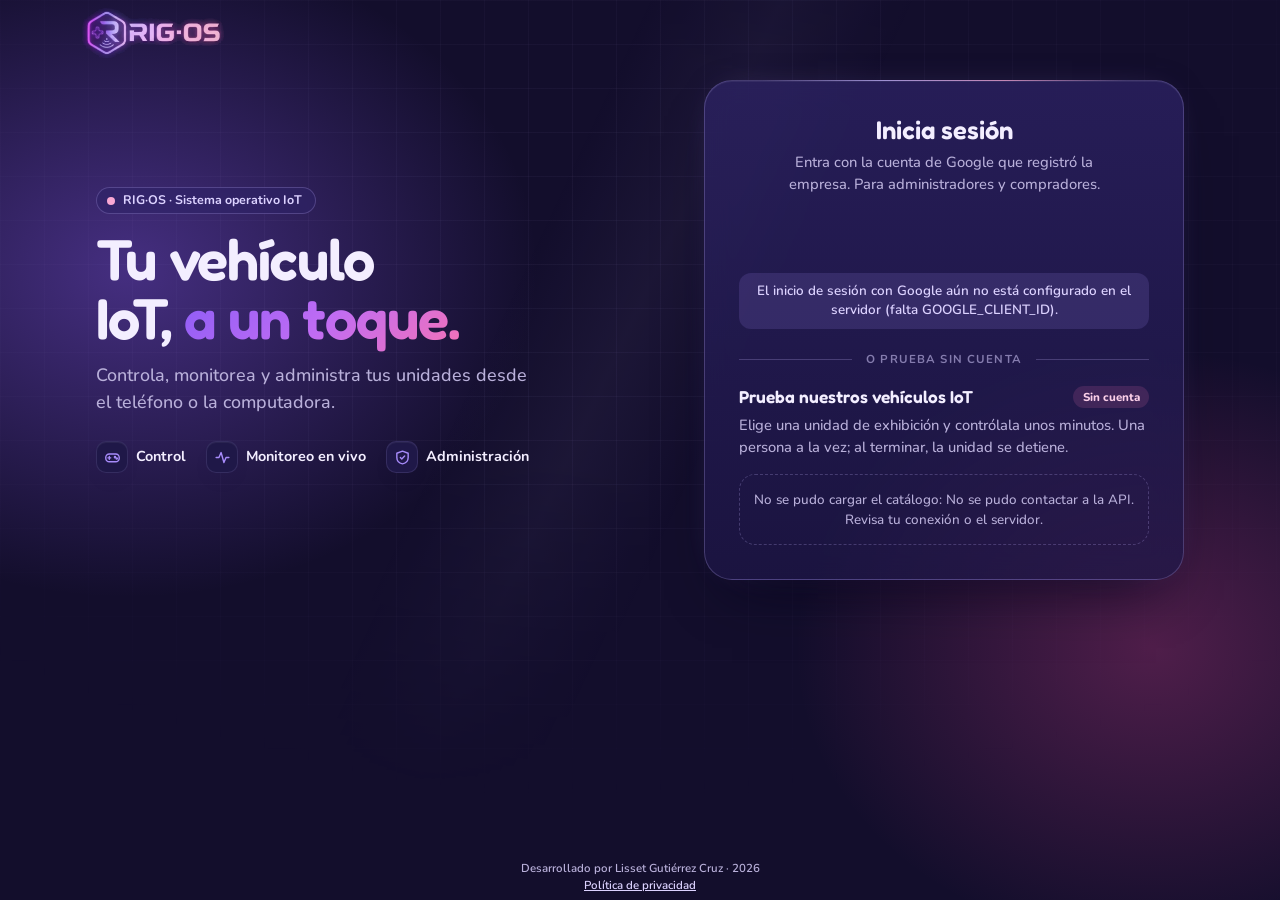
==== commit e2b76fb7: "Marca RIG·OS, Noche morada y paneles tipo CRM" ====
--- a/index.html
+++ b/index.html
@@ -4,16 +4,16 @@
 <meta charset="utf-8">
 <meta name="viewport" content="width=device-width, initial-scale=1, viewport-fit=cover">
 <meta name="theme-color" content="#130E2C">
-<meta name="description" content="Plataforma IoT: control, monitoreo y administración de vehículos con roles.">
-<title>Control de vehículo IoT</title>
-<link rel="icon" href="assets/img/favicon.svg" type="image/svg+xml">
+<meta name="description" content="RIG·OS, sistema operativo IoT: control, monitoreo y administración de vehículos con roles.">
+<title>RIG·OS · Sistema operativo IoT</title>
+<link rel="icon" href="assets/img/favicon-64.png" type="image/png" sizes="64x64">
 <link rel="icon" href="assets/img/favicon-32.png" type="image/png" sizes="32x32">
 <link rel="apple-touch-icon" href="assets/img/apple-touch-icon.png">
 <link rel="preconnect" href="https://fonts.googleapis.com">
 <link rel="preconnect" href="https://fonts.gstatic.com" crossorigin>
 <link href="https://fonts.googleapis.com/css2?family=Fredoka:wght@500;600;700&family=Nunito:wght@500;600;700;800&display=swap" rel="stylesheet">
 <link href="https://cdn.jsdelivr.net/npm/bootstrap@5.3.3/dist/css/bootstrap.min.css" rel="stylesheet" integrity="sha384-QWTKZyjpPEjISv5WaRU9OFeRpok6YctnYmDr5pNlyT2bRjXh0JMhjY6hW+ALEwIH" crossorigin="anonymous">
-<link href="assets/css/estilos.css?v=2026-11-23c" rel="stylesheet">
+<link href="assets/css/estilos.css?v=2026-11-23e" rel="stylesheet">
 <script type="module" src="assets/js/main.js"></script>
 </head>
 <body>
@@ -60,9 +60,8 @@
 </svg>
 
 <header class="encabezado container-xl">
-  <img src="assets/img/favicon.svg" width="44" height="44" alt="" class="encabezado-logo">
   <div class="encabezado-texto">
-    <p class="encabezado-sub">Vehículo IoT</p>
+    <p class="encabezado-sub marca"><img src="assets/img/rigos-logo.png" width="538" height="190" alt="RIG·OS" class="marca-img"></p>
     <h1 id="vehNombre">Cargando vehículo…</h1>
     <p id="vehDetalle" class="texto-suave mb-0"></p>
   </div>
@@ -170,7 +169,7 @@
   <!-- ===== Vista MONITOREO (práctica 4.2) ===== -->
   <section class="monitoreo vista" id="vistaMonitoreo" data-vista="monitoreo" aria-labelledby="tituloMonitoreo" tabindex="-1" hidden>
     <header class="pagina">
-      <nav class="migas" aria-label="Ruta"><span>Vehículo IoT</span><svg class="ico" aria-hidden="true"><use href="#i-chevron"/></svg><span aria-current="page">Monitoreo</span></nav>
+      <nav class="migas" aria-label="Ruta"><span>RIG·OS</span><svg class="ico" aria-hidden="true"><use href="#i-chevron"/></svg><span aria-current="page">Monitoreo</span></nav>
       <h2 id="tituloMonitoreo" class="pagina-titulo">Monitoreo</h2>
       <p class="pagina-desc">Conexión, último movimiento y los 10 más recientes de la unidad, en tiempo real.</p>
     </header>
@@ -242,7 +241,7 @@
   <!-- ===== Vista ACCESO (práctica 4.3) ===== -->
   <section class="acceso vista" id="vistaAcceso" data-vista="acceso" aria-labelledby="tituloAcceso" tabindex="-1" hidden>
     <div class="acceso-portada">
-      <p class="acceso-etiqueta"><span class="acceso-pulso" aria-hidden="true"></span>Plataforma IoT en tiempo real</p>
+      <p class="acceso-etiqueta"><span class="acceso-pulso" aria-hidden="true"></span>RIG·OS · Sistema operativo IoT</p>
       <h2 id="tituloAcceso" class="acceso-titular">Tu vehículo IoT, <span class="texto-grad">a un toque.</span></h2>
       <p class="acceso-lema">Controla, monitorea y administra tus unidades desde el teléfono o la computadora.</p>
       <ul class="acceso-rasgos list-unstyled" aria-label="Módulos de la plataforma">
@@ -276,7 +275,7 @@
   <!-- ===== Vista MIS VEHÍCULOS + editor de demos (práctica 4.3) ===== -->
   <section class="unidades vista" id="vistaUnidades" data-vista="unidades" aria-labelledby="tituloUnidades" tabindex="-1" hidden>
     <header class="pagina">
-      <nav class="migas" aria-label="Ruta"><span>Vehículo IoT</span><svg class="ico" aria-hidden="true"><use href="#i-chevron"/></svg><span aria-current="page">Mis vehículos</span></nav>
+      <nav class="migas" aria-label="Ruta"><span>RIG·OS</span><svg class="ico" aria-hidden="true"><use href="#i-chevron"/></svg><span aria-current="page">Mis vehículos</span></nav>
       <h2 id="tituloUnidades" class="pagina-titulo">Mis vehículos</h2>
       <p class="pagina-desc">Elige la unidad que operas, autoriza soporte y diseña tus demos.</p>
     </header>
@@ -317,7 +316,7 @@
   <!-- ===== Vista ADMINISTRACIÓN (práctica 4.3) ===== -->
   <section class="administracion vista" id="vistaAdmin" data-vista="administracion" aria-labelledby="tituloAdmin" tabindex="-1" hidden>
     <header class="pagina">
-      <nav class="migas" aria-label="Ruta"><span>Vehículo IoT</span><svg class="ico" aria-hidden="true"><use href="#i-chevron"/></svg><span aria-current="page">Administración</span></nav>
+      <nav class="migas" aria-label="Ruta"><span>RIG·OS</span><svg class="ico" aria-hidden="true"><use href="#i-chevron"/></svg><span aria-current="page">Administración</span></nav>
       <h2 id="tituloAdmin" class="pagina-titulo">Administración</h2>
       <p class="pagina-desc">Inventario, modelos, clientes y bitácora de la empresa.</p>
     </header>
--- a/assets/css/estilos.css
+++ b/assets/css/estilos.css
@@ -1021,6 +1021,28 @@
   .monitoreo .ultimo-datos { grid-template-columns: repeat(4, minmax(0, 1fr)); }
 }
 
+/* =========================================================================
+   Marca RIG·OS: imagotipo original de la autora (assets/img/rigos-logo.png, fondo transparente con su brillo).
+   Favicons e ícono de iPhone salen de su isotipo (rigos-isotipo.png).
+   ========================================================================= */
+html .encabezado-sub.marca {
+  display: block; margin: 0 0 .3rem; line-height: 0; letter-spacing: 0;
+  background: none; -webkit-background-clip: border-box; background-clip: border-box; filter: none;
+}
+.marca-img { display: block; width: auto; height: 34px; }
+html[data-vista="acceso"] .marca-img { height: 50px; }
+html[data-vista="acceso"] .encabezado-sub.marca { margin: 0; }
+@media (min-width: 992px) {
+  html:not([data-vista="acceso"]) .encabezado-sub.marca { grid-column: 1 / -1; margin: 0; }
+  html:not([data-vista="acceso"]) .marca-img { width: 100%; max-width: 214px; height: auto; margin-left: -6px; }
+}
+/* Teléfono acostado: la marca pequeña al lado del nombre de la unidad. */
+@media (orientation: landscape) and (max-height: 540px) {
+  html .encabezado-sub.marca { display: block; margin: 0; }
+  .encabezado-texto { display: flex; align-items: center; gap: .5rem; }
+  .marca-img { height: 26px; }
+}
+
 @media (prefers-reduced-motion: reduce) {
   *, *::before, *::after { transition: none !important; animation: none !important; }
 }
